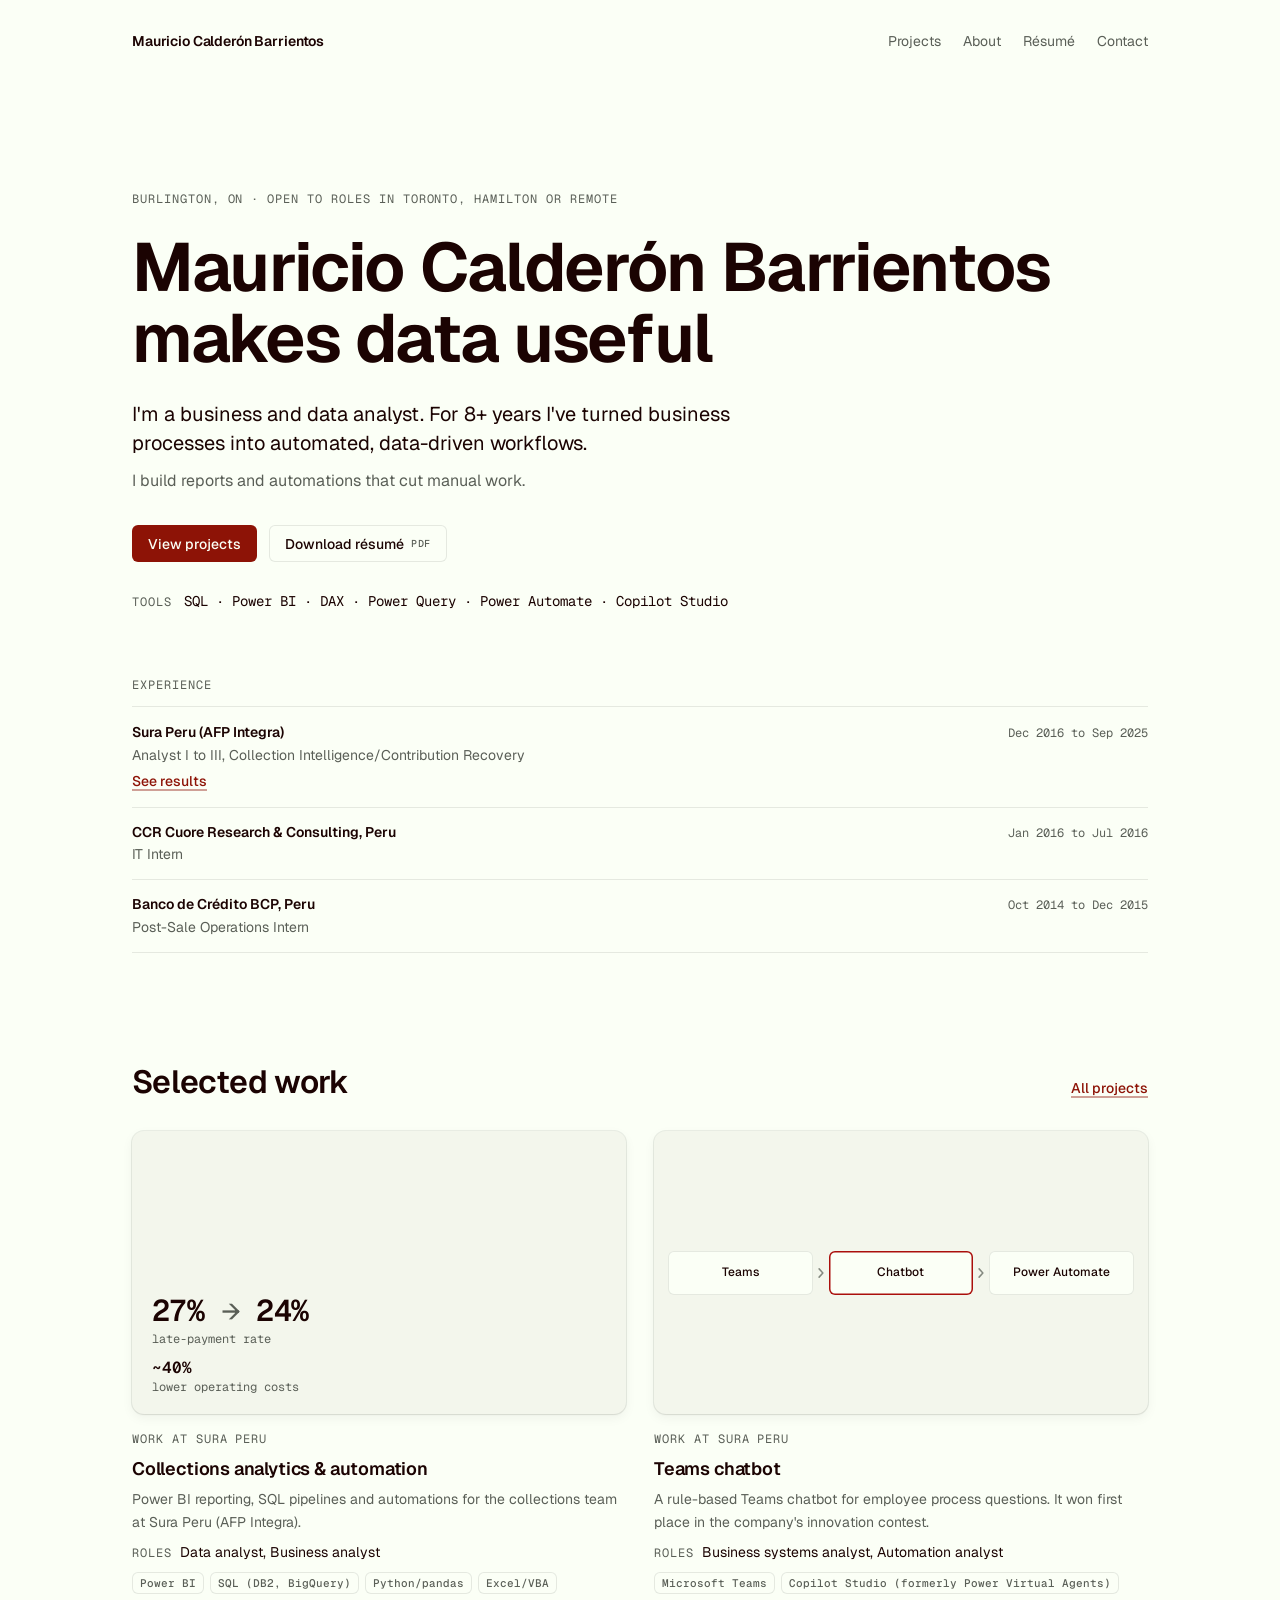
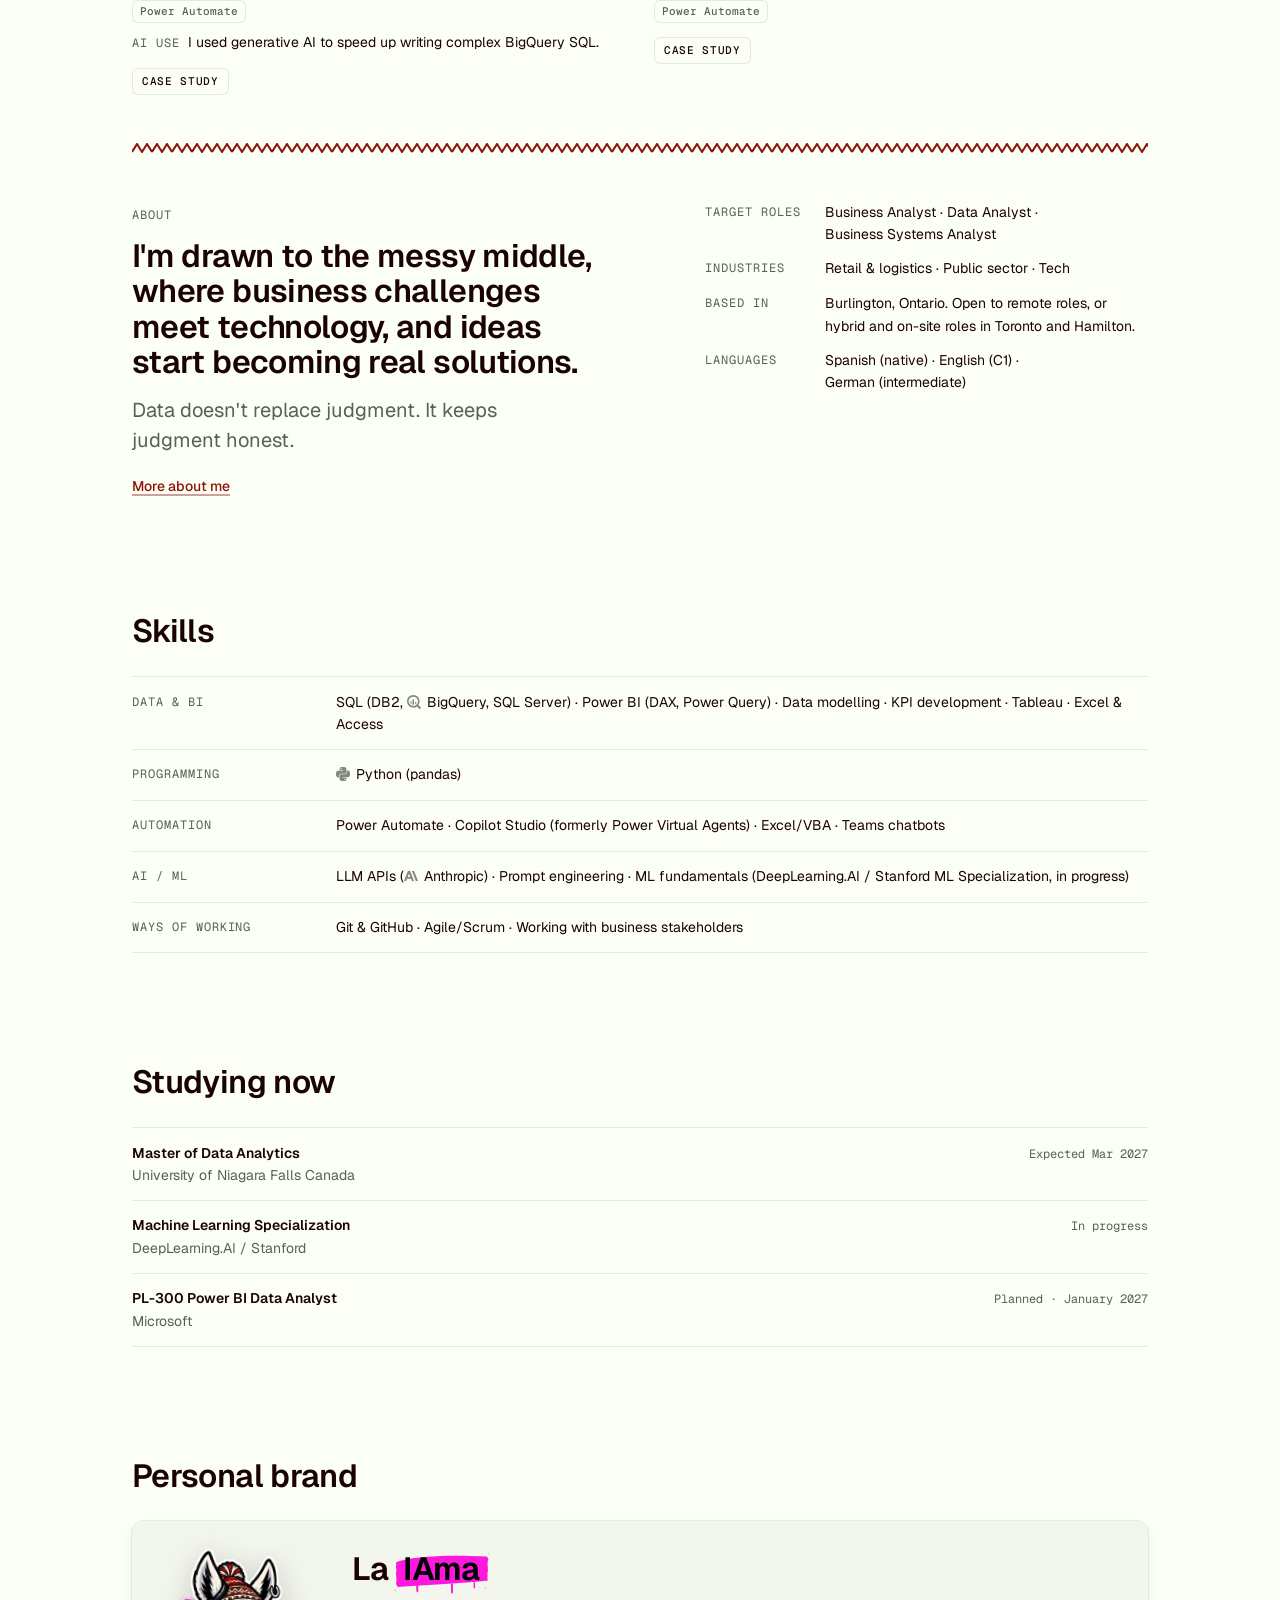
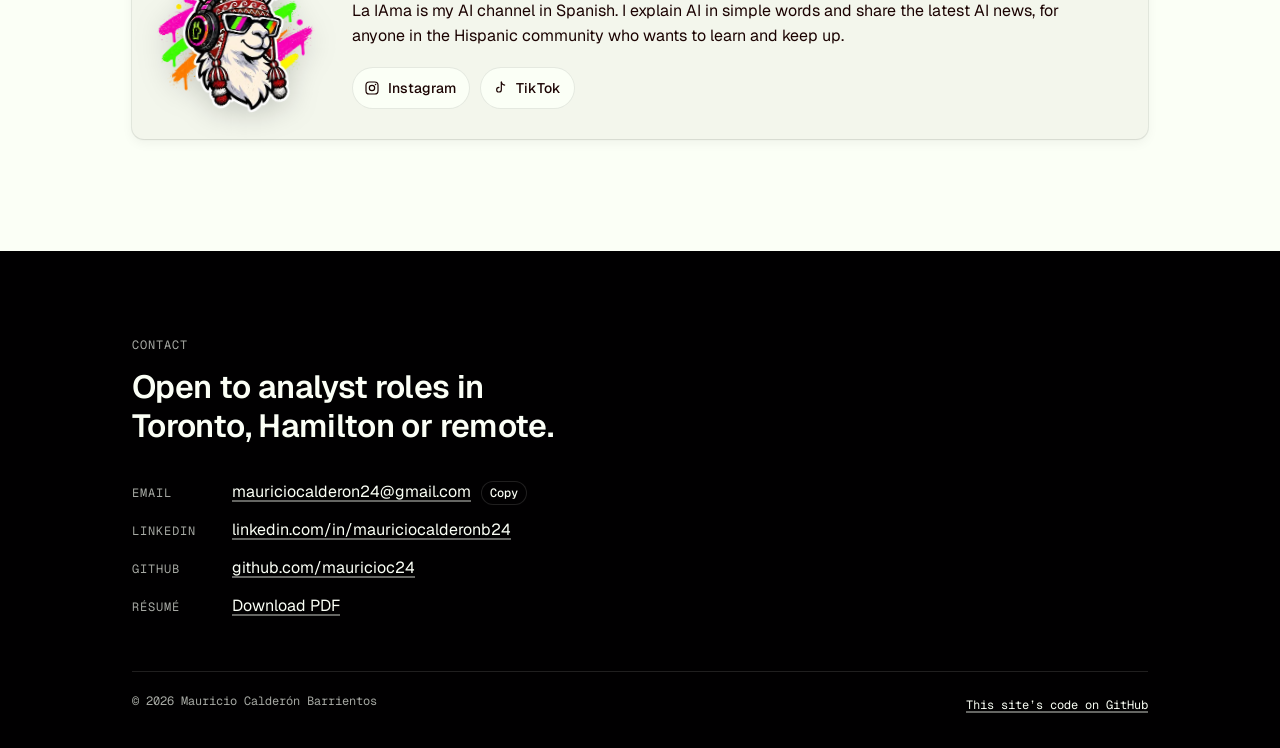
==== index.html @ 1c73988d "About: new headline and second line in Mauricio's own words Co-Authored-By: Claude Opus 5.5 <noreply" ====
<!DOCTYPE html>
<html lang="en">
<head>
<meta charset="utf-8">
<meta name="viewport" content="width=device-width, initial-scale=1">
<title>Mauricio Calderón Barrientos · Business and Data Analyst</title>
<meta name="description" content="I&#x27;m a business and data analyst in Burlington, Ontario, with 8+ years in BI and process automation using SQL, Power BI and Power Automate.">
<link rel="canonical" href="https://mauricioc24.github.io/">
<meta name="theme-color" content="#FBFFF6">
<meta property="og:type" content="website">
<meta property="og:site_name" content="Mauricio Calderón Barrientos">
<meta property="og:title" content="Mauricio Calderón Barrientos · Business and Data Analyst">
<meta property="og:description" content="I&#x27;m a business and data analyst in Burlington, Ontario, with 8+ years in BI and process automation using SQL, Power BI and Power Automate.">
<meta property="og:url" content="https://mauricioc24.github.io/">
<meta property="og:image" content="https://mauricioc24.github.io/assets/img/og-image.png">
<meta property="og:image:width" content="1200">
<meta property="og:image:height" content="630">
<meta property="og:image:alt" content="Mauricio Calderón Barrientos makes data useful">
<meta name="twitter:card" content="summary_large_image">
<link rel="icon" href="/assets/img/favicon.svg" type="image/svg+xml">
<link rel="icon" href="/assets/img/favicon-32.png" sizes="32x32" type="image/png">
<link rel="apple-touch-icon" href="/assets/img/apple-touch-icon.png">
<link rel="preconnect" href="https://fonts.googleapis.com">
<link rel="preconnect" href="https://fonts.gstatic.com" crossorigin>
<link rel="stylesheet" href="https://fonts.googleapis.com/css2?family=Geist:wght@100..900&family=Geist+Mono:wght@100..900&display=swap">
<link rel="stylesheet" href="/brand/brand-tokens.css">
<link rel="stylesheet" href="/assets/css/site.css">
<link rel="preload" href="/projects.json" as="fetch" crossorigin>
<script src="/assets/js/site.js" defer></script>
<script type="application/ld+json">{"@context": "https://schema.org", "@type": "Person", "name": "Mauricio Calderón Barrientos", "jobTitle": "Business and Data Analyst", "url": "https://mauricioc24.github.io/", "address": {"@type": "PostalAddress", "addressLocality": "Burlington", "addressRegion": "ON", "addressCountry": "CA"}, "sameAs": ["https://github.com/mauricioc24", "https://www.linkedin.com/in/mauriciocalderonb24"], "knowsLanguage": ["es", "en", "de"]}</script>
</head>
<body class="surface-day">
<a class="skip-link" href="#main">Skip to content</a>
<header class="site-header">
  <div class="wrap">
    <a class="site-name" href="/">Mauricio Calderón Barrientos</a>
    <nav class="site-nav" aria-label="Main">
      <ul role="list">
        <li><a href="/projects/">Projects</a></li>
        <li><a href="/about/">About</a></li>
        <li><a href="/Mauricio-Calderon-Barrientos-Resume.pdf">Résumé</a></li>
        <li><a href="#contact">Contact</a></li>
      </ul>
    </nav>
  </div>
</header>
<main id="main">
  <section class="hero" aria-labelledby="hero-title">
    <div class="wrap">
      <p class="eyebrow">Burlington, ON · Open to roles in Toronto, Hamilton or remote</p>
      <h1 id="hero-title"><span class="hero-name">Mauricio Calderón Barrientos</span> makes data useful</h1>
      <p class="subtitle">I'm a business and data analyst. For 8+ years I've turned business processes into automated, data-driven workflows.</p>
      <p class="subhead">I build reports and automations that cut manual work.</p>
      <div class="hero-actions">
        <a class="btn btn-primary" href="#work">View projects</a>
        <a class="btn btn-ghost" href="/Mauricio-Calderon-Barrientos-Resume.pdf" download>Download résumé <span class="btn-hint">PDF</span></a>
      </div>
      <p class="tools-line"><span class="label">Tools</span><span>SQL · Power BI · DAX · Power Query · Power Automate · Copilot Studio</span></p>
    </div>
  </section>

  <section class="experience" id="experience" aria-labelledby="experience-title">
    <div class="wrap">
      <h2 class="label" id="experience-title">Experience</h2>
      <ul class="rows" role="list">
        <li><span class="what"><strong>Sura Peru (AFP Integra)</strong><span class="org">Analyst I to III, Collection Intelligence/<wbr>Contribution Recovery</span></span><span class="when">Dec 2016 to Sep 2025</span><span class="row-more"><a href="/experience/sura/">See results<span class="visually-hidden"> from Sura Peru (AFP Integra)</span></a></span></li>
        <li><span class="what"><strong>CCR Cuore Research &amp; Consulting, Peru</strong><span class="org">IT Intern</span></span><span class="when">Jan 2016 to Jul 2016</span></li>
        <li><span class="what"><strong>Banco de Crédito BCP, Peru</strong><span class="org">Post-Sale Operations Intern</span></span><span class="when">Oct 2014 to Dec 2015</span></li>
      </ul>
    </div>
  </section>

  <section class="section" id="work" aria-labelledby="work-title">
    <div class="wrap">
      <div class="section-head">
        <h2 id="work-title">Selected work</h2>
        <a class="text-link" href="/projects/">All projects</a>
      </div>
      <ul class="showcase is-two" role="list" data-showcase="home" data-heading="h3" aria-busy="true"></ul>
      <noscript><p class="muted">This section loads with JavaScript. You can also <a href="/Mauricio-Calderon-Barrientos-Resume.pdf" download>download my résumé (PDF)</a> or visit my <a href="https://github.com/mauricioc24">GitHub</a>.</p></noscript>
    </div>
  </section>

  <div class="wrap"><hr class="zigzag-rule"></div>

  <section aria-labelledby="about-title">
    <div class="wrap split">
      <div>
        <p class="eyebrow">About</p>
        <h2 id="about-title">I'm drawn to the messy middle, where business challenges meet technology, and ideas start becoming real solutions.</h2>
        <p class="lead muted about-note">Data doesn't replace judgment. It keeps judgment honest.</p>
        <a class="text-link" href="/about/">More about me</a>
      </div>
      <dl class="facts">
        <dt>Target roles</dt><dd>Business&nbsp;Analyst · Data&nbsp;Analyst · Business&nbsp;Systems&nbsp;Analyst</dd>
        <dt>Industries</dt><dd>Retail &amp; logistics · Public sector · Tech</dd>
        <dt>Based in</dt><dd>Burlington, Ontario. Open to remote roles, or hybrid and on-site roles in Toronto and Hamilton.</dd>
        <dt>Languages</dt><dd>Spanish&nbsp;(native) · English&nbsp;(C1) · German&nbsp;(intermediate)</dd>
      </dl>
    </div>
  </section>

  <section class="section" aria-labelledby="skills-title">
    <div class="wrap">
      <div class="section-head"><h2 id="skills-title">Skills</h2></div>
      <dl class="skills">
        <div><dt>Data &amp; BI</dt><dd>SQL (DB2, <img class="logo" src="/assets/img/logos/googlebigquery.svg" alt="" width="14" height="14">BigQuery, SQL Server) · Power BI (DAX, Power Query) · Data modelling · KPI development · Tableau · Excel &amp; Access</dd></div>
        <div><dt>Programming</dt><dd><img class="logo" src="/assets/img/logos/python.svg" alt="" width="14" height="14">Python (pandas)</dd></div>
        <div><dt>Automation</dt><dd>Power Automate · Copilot Studio (formerly Power Virtual Agents) · Excel/VBA · Teams chatbots</dd></div>
        <div><dt>AI / ML</dt><dd>LLM APIs (<img class="logo" src="/assets/img/logos/anthropic.svg" alt="" width="14" height="14">Anthropic) · Prompt engineering · ML fundamentals (DeepLearning.AI / Stanford ML Specialization, in progress)</dd></div>
        <div><dt>Ways of working</dt><dd>Git &amp; GitHub · Agile/Scrum · Working with business stakeholders</dd></div>
      </dl>
    </div>
  </section>

  <section class="section" aria-labelledby="studying-title">
    <div class="wrap">
      <div class="section-head"><h2 id="studying-title">Studying now</h2></div>
      <ul class="rows" role="list">
        <li><span class="what"><strong>Master of Data Analytics</strong><span class="org">University of Niagara Falls Canada</span></span><span class="when">Expected Mar 2027</span></li>
        <li><span class="what"><strong>Machine Learning Specialization</strong><span class="org">DeepLearning.AI / Stanford</span></span><span class="when">In progress</span></li>
        <li><span class="what"><strong>PL-300 Power BI Data Analyst</strong><span class="org">Microsoft</span></span><span class="when">Planned · January 2027</span></li>
      </ul>
    </div>
  </section>

  <section class="section" aria-labelledby="brand-title">
    <div class="wrap">
      <div class="section-head"><h2 id="brand-title">Personal brand</h2></div>
      <div class="card la-iama">
        <span class="sticker"><img src="/brand/assets/llama-320.webp" srcset="/brand/assets/llama-320.webp 320w, /brand/assets/llama-640.webp 640w" sizes="(max-width: 640px) 128px, 160px" width="320" height="339" alt="The La IAma llama: a llama in an Andean chullo hat with headphones and neon sunglasses" loading="lazy" decoding="async"></span>
        <div>
          <h3>La <span class="spray">IAma</span></h3>
          <p>La IAma is my AI channel in Spanish. I explain AI in simple words and share the latest AI news, for anyone in the Hispanic community who wants to learn and keep up.</p>
          <ul class="channel-list" role="list" aria-label="La IAma channels" data-channels hidden></ul>
        </div>
      </div>
    </div>
  </section>
</main>

<footer class="site-footer surface-night" id="contact">
  <div class="wrap">
    <p class="eyebrow">Contact</p>
    <h2 class="footer-title">Open to analyst roles in Toronto, Hamilton or remote.</h2>
    <dl class="contact-list">
      <div><dt>Email</dt><dd><a href="mailto:mauriciocalderon24@gmail.com">mauriciocalderon24@gmail.com</a><button class="copy-btn" type="button" data-copy="mauriciocalderon24@gmail.com" aria-label="Copy email address">Copy</button></dd></div>
      <div><dt>LinkedIn</dt><dd><a href="https://www.linkedin.com/in/mauriciocalderonb24">linkedin.com/in/mauriciocalderonb24</a></dd></div>
      <div><dt>GitHub</dt><dd><a href="https://github.com/mauricioc24">github.com/mauricioc24</a></dd></div>
      <div><dt>Résumé</dt><dd><a href="/Mauricio-Calderon-Barrientos-Resume.pdf" download>Download PDF</a></dd></div>
    </dl>
    <div class="footer-base">
      <span>© 2026 Mauricio Calderón Barrientos</span>
      <a href="https://github.com/mauricioc24/mauricioc24.github.io">This site’s code on GitHub</a>
    </div>
  </div>
</footer>
</body>
</html>
---- brand/brand-tokens.css ----
/* ==========================================================================
   brand-tokens.css — Mauricio's brand layer for mauricioc24.github.io
   Source palette: ME/brand/brand_tokens.json (La IAma llama, Oct 29 2026)
   Read brand/BRAND.md before changing anything here.
   Emil Kowalski skills govern motion & polish; this file governs identity.
   ========================================================================== */

/* ---------- 1. Raw palette (official hex values, do not edit) ---------- */
:root {
  /* chicha_digital — neon, for NIGHT surfaces */
  --chicha-fuchsia:   #FE17DC;
  --chicha-lime:      #12FF01;
  --chicha-tangerine: #FE773E;
  --chicha-lemon:     #FBE407;
  --chicha-black:     #010001;

  /* chullo_traditional — textile reds, for DAY surfaces */
  --chullo-coffee:    #1B0302;
  --chullo-blood:     #8D1306;
  --chullo-inferno:   #AA0F0C;
  --chullo-charcoal:  #222921;
  --chullo-ivory:     #FBFFF6;

  /* Derived web shades (not in the official kit; picked for contrast) */
  --day-raised:   #F3F6EC;  /* card on ivory */
  --day-muted:    #5A5F57;  /* secondary text, 6.46:1 on ivory */
  --night-raised: #121112;  /* card on black */
  --night-muted:  #A6A8A3;  /* secondary text, 8.74:1 on black */

  /* ---------- 2. Type ---------- */
  --font-sans: "Geist", ui-sans-serif, system-ui, -apple-system, "Segoe UI", sans-serif;
  --font-mono: "Geist Mono", ui-monospace, "SF Mono", Menlo, Consolas, monospace;
  --tracking-tight: -0.02em;   /* large headings (Emil cheatsheet) */
  --measure: 65ch;             /* max line length for body text */

  --text-xs:  0.75rem;
  --text-sm:  0.875rem;
  --text-md:  1rem;
  --text-lg:  1.25rem;
  --text-xl:  clamp(1.5rem, 1.2rem + 1.2vw, 2rem);
  --text-2xl: clamp(2.25rem, 1.6rem + 3vw, 4rem);

  /* ---------- 3. Motion (Emil Kowalski values) ---------- */
  --ease-out:    cubic-bezier(0.23, 1, 0.32, 1);    /* enter / exit / press */
  --ease-in-out: cubic-bezier(0.77, 0, 0.175, 1);   /* things moving on screen */
  --dur-press:  160ms;   /* button :active */
  --dur-hover:  150ms;   /* color / underline */
  --dur-small:  200ms;   /* tooltips, small popovers */
  --dur-hero:   650ms;   /* ONE-TIME hero spray reveal only (delight budget) */

  /* ---------- 4. Shape ---------- */
  --radius-sm: 6px;
  --radius-md: 12px;
  --radius-lg: 20px;
}

/* ---------- 5. Surfaces: semantic tokens flip per surface ----------
   DAY   = ivory + chullo reds  (default; where recruiters read)
   NIGHT = black + chicha neon  (hero band, chart cards, footer)      */
:root,
.surface-day {
  --bg:        var(--chullo-ivory);
  --bg-raised: var(--day-raised);
  --text:      var(--chullo-coffee);     /* 19.6:1 */
  --text-muted: var(--day-muted);        /*  6.5:1 */
  --accent:    var(--chullo-blood);      /*  9.3:1 — links, primary button */
  --accent-hover: var(--chullo-inferno); /*  7.5:1 */
  --motif:     var(--chullo-blood);      /* zigzag rule color */
  --ring:      rgb(34 41 33 / 0.10);     /* hairline instead of solid borders */
  --shadow:    0 0 0 1px rgb(34 41 33 / 0.08), 0 1px 2px rgb(27 3 2 / 0.06), 0 4px 12px rgb(27 3 2 / 0.05);
  --chart-context: #83887F;              /* grey context series */
  --chart-highlight: var(--chullo-inferno);
  color-scheme: light;
}

.surface-night {
  --bg:        var(--chicha-black);
  --bg-raised: var(--night-raised);
  --text:      var(--chullo-ivory);      /* 20.7:1 */
  --text-muted: var(--night-muted);      /*  8.7:1 */
  --accent:    var(--chicha-fuchsia);    /*  6.4:1 */
  --accent-hover: var(--chicha-lemon);   /* 16.2:1 */
  --motif:     var(--chicha-fuchsia);
  --ring:      rgb(251 255 246 / 0.12);
  --shadow:    0 0 0 1px rgb(251 255 246 / 0.10);
  --chart-context: #6B6D69;
  --chart-highlight: var(--chicha-fuchsia);
  color-scheme: dark;
}

.surface-day,
.surface-night {
  background: var(--bg);
  color: var(--text);
}

/* ---------- 6. Base typography ---------- */
body {
  font-family: var(--font-sans);
  font-size: var(--text-md);
  line-height: 1.6;
  -webkit-font-smoothing: antialiased;
}
h1, h2, h3 { letter-spacing: var(--tracking-tight); line-height: 1.1; text-wrap: balance; }
p { max-width: var(--measure); text-wrap: pretty; }
.muted { color: var(--text-muted); }

/* the "data voice": numbers, metrics, labels, code */
.mono, code, kbd { font-family: var(--font-mono); }
.num { font-family: var(--font-mono); font-variant-numeric: tabular-nums; }
.eyebrow {
  font-family: var(--font-mono);
  font-size: var(--text-xs);
  letter-spacing: 0.08em;
  text-transform: uppercase;
  color: var(--text-muted);
  display: inline-flex; align-items: center; gap: 0.6em;
}

/* ---------- 7. Links & buttons (Emil polish rules) ---------- */
a {
  color: var(--accent);
  text-decoration-line: underline;
  text-decoration-thickness: 1.5px;
  text-underline-offset: 0.2em;
  text-decoration-color: color-mix(in srgb, var(--accent) 40%, transparent);
  transition: color var(--dur-hover) ease, text-decoration-color var(--dur-hover) ease;
}
@media (hover: hover) and (pointer: fine) {
  a:hover { color: var(--accent-hover); text-decoration-color: currentColor; }
}
a:focus-visible, button:focus-visible, .btn:focus-visible {
  outline: 2px solid var(--accent); outline-offset: 3px; border-radius: 4px;
}

.btn {
  display: inline-flex; align-items: center; gap: 0.5em;
  font: 500 var(--text-sm)/1 var(--font-sans);
  padding: 0.8em 1.15em;
  border-radius: var(--radius-sm);
  border: 0; cursor: pointer; text-decoration: none;
  transition: transform var(--dur-press) var(--ease-out),
              background-color var(--dur-hover) ease, color var(--dur-hover) ease;
}
.btn:active { transform: scale(0.97); }
.btn-primary { background: var(--accent); color: var(--bg); }
.surface-night .btn-primary { color: var(--chicha-black); }
.btn-ghost { background: transparent; color: var(--text); box-shadow: inset 0 0 0 1px var(--ring); }
@media (hover: hover) and (pointer: fine) {
  .btn-primary:hover { background: var(--accent-hover); color: var(--bg); }
  .surface-night .btn-primary:hover { color: var(--chicha-black); }
  .btn-ghost:hover { box-shadow: inset 0 0 0 1px currentColor; }
}

/* ---------- 8. Cards ---------- */
.card {
  background: var(--bg-raised);
  border-radius: var(--radius-md);
  box-shadow: var(--shadow);       /* semi-transparent ring, not a solid border */
  padding: 1.5rem;
}
.night-card {                       /* chicha card that can sit on a day page */
  --bg: var(--chicha-black); --bg-raised: var(--night-raised);
  --text: var(--chullo-ivory); --text-muted: var(--night-muted);
  --accent: var(--chicha-fuchsia); --accent-hover: var(--chicha-lemon);
  --motif: var(--chicha-fuchsia); --ring: rgb(251 255 246 / 0.12);
  --chart-context: #6B6D69; --chart-highlight: var(--chicha-fuchsia);
  background: var(--chicha-black); color: var(--chullo-ivory);
  border-radius: var(--radius-md); padding: 1.5rem;
}

/* ==========================================================================
   9. ART MOTIFS — taken from the llama logo. Budget: see BRAND.md §4.
   ========================================================================== */

/* 9a. Chullo zigzag rule — section divider (the hat pattern = a line chart) */
.zigzag-rule {
  height: 10px; border: 0; margin: 3rem 0;
  background: var(--motif);
  -webkit-mask: url("data:image/svg+xml,%3Csvg xmlns='http://www.w3.org/2000/svg' viewBox='0 0 20 10'%3E%3Cpolyline points='0,9 5,1 10,9 15,1 20,9' fill='none' stroke='black' stroke-width='2' stroke-linejoin='miter'/%3E%3C/svg%3E") repeat-x left center / 20px 10px;
          mask: url("data:image/svg+xml,%3Csvg xmlns='http://www.w3.org/2000/svg' viewBox='0 0 20 10'%3E%3Cpolyline points='0,9 5,1 10,9 15,1 20,9' fill='none' stroke='black' stroke-width='2' stroke-linejoin='miter'/%3E%3C/svg%3E") repeat-x left center / 20px 10px;
}
.zigzag-rule.short { width: 120px; }

/* 9b. Neon stripe tag — the sunglasses lenses. Always on a black pill. */
.stripe-tag {
  display: inline-block; flex: none;
  width: 30px; height: 14px; border-radius: 4px;
  background:
    linear-gradient(115deg,
      transparent 0 14%,
      var(--chicha-fuchsia) 14% 32%,
      var(--chicha-lime) 32% 50%,
      var(--chicha-tangerine) 50% 68%,
      var(--chicha-lemon) 68% 86%,
      transparent 86%),
    var(--chicha-black);
  box-shadow: 0 0 0 1px rgb(251 255 246 / 0.15);
}

/* 9c. Color steps — the compact 4-block band from the LinkedIn templates */
.color-steps { display: inline-flex; gap: 0; }
.color-steps i { display: block; width: 18px; height: 6px; }
.color-steps i:nth-child(1) { background: var(--chicha-fuchsia); }
.color-steps i:nth-child(2) { background: var(--chicha-lime); }
.color-steps i:nth-child(3) { background: var(--chicha-tangerine); }
.color-steps i:nth-child(4) { background: var(--chicha-lemon); }

/* 9d. Spray highlight — ONE word per page, hero only. Text on it is black. */
.spray {
  position: relative; isolation: isolate;
  color: var(--chicha-black);
  padding: 0 0.12em; margin: 0 0.14em;   /* clearance for the stroke's overhang */
  white-space: nowrap;
}
.spray::before {
  content: ""; position: absolute; z-index: -1;
  inset: 0.08em -0.18em -0.22em -0.18em;
  background: url("data:image/svg+xml,%3Csvg xmlns='http://www.w3.org/2000/svg' viewBox='0 0 400 120' preserveAspectRatio='none'%3E%3Cg fill='%23FE17DC'%3E%3Cpath d='M10 30 C70 16 210 12 388 20 L394 28 C384 38 396 54 388 66 C392 72 384 78 390 84 C300 90 170 92 16 96 L8 88 C16 74 4 62 12 50 C6 42 14 36 10 30 Z'/%3E%3Cpath d='M92 92 L92 108 Q96 116 100 108 L100 92 Z'/%3E%3Cpath d='M236 90 L236 114 Q240 120 244 114 L244 90 Z'/%3E%3Cpath d='M330 88 L330 102 Q333 108 336 102 L336 88 Z'/%3E%3Ccircle cx='398' cy='12' r='2.5'/%3E%3Ccircle cx='4' cy='104' r='2'/%3E%3Ccircle cx='380' cy='104' r='1.6'/%3E%3C/g%3E%3C/svg%3E") center / 100% 100% no-repeat;
  transform: rotate(-1.2deg);
  clip-path: inset(0 0 0 0);
}
/* one-time reveal on first paint: paints left → right, then never again */
@media (prefers-reduced-motion: no-preference) {
  .spray.reveal::before {
    animation: spray-in var(--dur-hero) var(--ease-out) 250ms both;
  }
}
@keyframes spray-in {
  from { clip-path: inset(0 100% 0 0); }
  to   { clip-path: inset(0 0 0 0); }
}

/* 9e. Sticker — for the llama or your photo. Never recolor, stretch or add paint. */
.sticker {
  display: inline-block;
  transform: rotate(-4deg);
  filter: drop-shadow(0 6px 14px rgb(1 0 1 / 0.18));
  transition: transform var(--dur-small) var(--ease-out);
}
.sticker img { display: block; width: 100%; height: auto; }
@media (hover: hover) and (pointer: fine) {
  .sticker:hover { transform: rotate(-2deg) translateY(-2px); }
}

/* ---------- 10. Reduced motion: fewer & gentler, not zero ---------- */
@media (prefers-reduced-motion: reduce) {
  .btn:active { transform: none; }
  .sticker, .sticker:hover { transition: none; }
}
---- assets/css/site.css ----
/* ==========================================================================
   site.css: layout and components for mauricioc24.github.io

   Loads AFTER /brand/brand-tokens.css, which is the base stylesheet.
   Never redefine brand colors here; use the tokens (var(--...)).
   Read brand/BRAND.md before any visual change.

   Calm portfolio (BRAND.md, Nov 5 2026): the llama, neon and paint live only
   inside the La IAma box (home, "Personal brand") and on the 404 page.

   Motion rules (Emil Kowalski skills in .claude/skills, audited Nov 5 2026):
   - name exact properties, never `transition: all`
   - brand easing tokens, 200ms or less here
   - hover effects only inside (hover: hover) and (pointer: fine), and they
     change colour only: nothing moves on hover
   - pressed controls show a pressed state (the tap highlight is off);
     only real buttons scale (0.97)
   - navigation and filters have no animation; reduced motion keeps color only
   ========================================================================== */

/* ---------- 1. Base ---------- */
:root {
  --gutter: clamp(16px, 5vw, 32px);
  --section: clamp(64px, 9vw, 112px);
  /* hover = the card's ring gets darker (a colour change, no movement) */
  --shadow-hover: 0 0 0 1px rgb(34 41 33 / 0.26), 0 1px 2px rgb(27 3 2 / 0.06), 0 4px 12px rgb(27 3 2 / 0.05);
  /* connector between diagram steps: a drawn chevron, not an arrow character */
  --chevron: url("data:image/svg+xml,%3Csvg xmlns='http://www.w3.org/2000/svg' viewBox='0 0 10 16'%3E%3Cpath d='M2.5 2.5l5 5.5-5 5.5' fill='none' stroke='black' stroke-width='2' stroke-linecap='round' stroke-linejoin='round'/%3E%3C/svg%3E");
}

*, *::before, *::after { box-sizing: border-box; }

html {
  -webkit-text-size-adjust: 100%;
  -webkit-tap-highlight-color: transparent;
}

body {
  margin: 0;
  min-height: 100svh;
  overflow-wrap: break-word;
  display: flex;
  flex-direction: column;
}
main { flex: 1; }
/* Pages filled from projects.json reserve a full screen, so the footer starts
   below the fold and doesn't jump when the content arrives (layout shift). */
main.has-data { min-height: 100svh; }

h1, h2, h3, p, dl, dd, ul, ol, figure { margin: 0; }
ul[role="list"], ol[role="list"] { list-style: none; padding: 0; }
img { max-width: 100%; height: auto; }
code { font-size: 0.9em; }
a, button, .btn { touch-action: manipulation; }
button, .btn { -webkit-user-select: none; user-select: none; }
[hidden] { display: none !important; }

.visually-hidden {
  position: absolute; width: 1px; height: 1px; padding: 0; margin: -1px;
  overflow: hidden; clip: rect(0 0 0 0); white-space: nowrap; border: 0;
}

.skip-link {
  position: absolute; left: var(--gutter); top: 12px; z-index: 10;
  padding: 10px 14px; border-radius: var(--radius-sm);
  background: var(--chullo-coffee); color: var(--chullo-ivory);
  font-size: var(--text-sm); text-decoration: none;
  transform: translateY(-200%);
}
.skip-link:focus-visible { transform: none; }

/* The llama sticker is decoration, not a control, so it doesn't move on
   hover (overrides the hover tilt in brand-tokens.css). */
.sticker { transition: none; }
@media (hover: hover) and (pointer: fine) { .sticker:hover { transform: rotate(-4deg); } }

/* ---------- 2. Layout ---------- */
.wrap {
  width: 100%;
  max-width: 1080px;
  margin-inline: auto;
  padding-inline: var(--gutter);
}
.section { padding-top: var(--section); }
.section-tight { padding-top: clamp(32px, 5vw, 56px); }

.section-head {
  display: flex; align-items: baseline; justify-content: space-between;
  gap: 8px 24px; flex-wrap: wrap;
  margin-bottom: 28px;
}
.section-head h2 { font-size: var(--text-xl); font-weight: 600; }
.section-note { font-size: var(--text-sm); color: var(--text-muted); margin: -16px 0 28px; }

/* standalone links get a little padding so the tap area is about 30px tall */
.text-link { font-size: var(--text-sm); font-weight: 500; padding-block: 4px; }

.label {
  font-family: var(--font-mono); font-size: var(--text-xs); line-height: 1.6;
  letter-spacing: 0.08em; text-transform: uppercase; color: var(--text-muted);
}
h2.label, h2.eyebrow { font-weight: 400; line-height: 1.6; }
p.eyebrow, h2.eyebrow { max-width: none; }

/* inner-page heading (Projects, About) */
.page-head { padding-top: clamp(32px, 6vw, 80px); }
.page-head h1 {
  font-size: clamp(2.25rem, 1.5rem + 2.8vw, 3.5rem);
  font-weight: 650;
  margin-block: 12px 18px;
}
.lead { font-size: var(--text-lg); line-height: 1.5; max-width: 52ch; }

/* ---------- 3. Header (navigation: no animation, BRAND §6) ---------- */
.site-header { padding-block: 22px; }
.site-header .wrap {
  display: flex; align-items: center; justify-content: space-between;
  gap: 6px 28px; flex-wrap: wrap;
}
.site-name {
  padding-block: 8px;
  font-weight: 600; font-size: var(--text-sm); letter-spacing: -0.01em;
  color: var(--text); text-decoration: none;
  transition: none;
}
.site-nav ul { display: flex; flex-wrap: wrap; gap: 0 22px; }
.site-nav a {
  display: inline-block; padding-block: 8px;
  font-size: var(--text-sm); color: var(--text-muted);
  text-decoration: none; transition: none;
}
.site-nav a[aria-current] {
  color: var(--text);
  text-decoration-line: underline;
  text-decoration-color: var(--accent);
}
@media (hover: hover) and (pointer: fine) {
  .site-name:hover, .site-nav a:hover { color: var(--text); }
}

/* ---------- 4. Hero (Day) ---------- */
.hero { padding-top: clamp(40px, 8vw, 104px); }
.hero h1 {
  font-size: clamp(2.25rem, 1.1rem + 4.9vw, 4.25rem);
  font-weight: 650;
  line-height: 1.04;
  margin-block: 22px 26px;
}
.hero-name { display: block; }
.hero .subtitle { font-size: var(--text-lg); line-height: 1.45; max-width: 46ch; }
.hero .subhead { color: var(--text-muted); margin-top: 10px; max-width: 52ch; }
.hero-actions { display: flex; flex-wrap: wrap; gap: 12px; margin-top: 32px; }
.btn-hint {
  font: 500 10px/1 var(--font-mono); letter-spacing: 0.06em;
  color: var(--text-muted);
}
.tools-line {
  display: flex; flex-wrap: wrap; align-items: baseline; gap: 4px 12px;
  margin-top: 28px; max-width: none;
  font-family: var(--font-mono); font-size: var(--text-sm);
}

/* Experience right under the hero: where I worked, in one glance */
.experience { padding-top: clamp(40px, 6vw, 64px); }
.experience .rows { margin-top: 12px; }

/* ---------- 5. Metrics: the "data voice" (Geist Mono, tabular numbers) ---------- */
.metrics { display: grid; gap: 14px 20px; }
.metric { display: flex; flex-direction: column; gap: 2px; min-width: 0; }
.metric .v {
  font: 600 1.125rem/1.25 var(--font-mono);
  font-variant-numeric: tabular-nums; letter-spacing: -0.01em;
}
.metric .l { font: var(--text-xs)/1.4 var(--font-mono); color: var(--text-muted); }
.metric-part { white-space: nowrap; }
.metric-arrow { color: var(--text-muted); font-weight: 400; }

/* ---------- 6. Project showcase (Home "Selected work", Projects) ----------
   Studied from jwilber.me: a grid of entries, each with a thumbnail, title,
   one line and small text links; hovering an entry lifts its thumbnail.
   Here: thumbnails only from real content, a 2px lift (BRAND §6), 200ms
   ease-out, mouse only; keyboard users get a focus ring and no motion. */
.showcase { display: grid; gap: 44px 28px; grid-template-columns: minmax(0, 1fr); }
/* while projects.json loads, an empty grid holds a screen of space (no layout shift) */
.showcase[aria-busy="true"] { min-height: 100svh; }
@media (min-width: 600px) { .showcase { grid-template-columns: repeat(2, minmax(0, 1fr)); } }
@media (min-width: 920px) { .showcase { grid-template-columns: repeat(3, minmax(0, 1fr)); } }
/* home "Selected work" holds the two Sura projects side by side */
@media (min-width: 920px) { .showcase.is-two { grid-template-columns: repeat(2, minmax(0, 1fr)); } }

.entry-body { display: flex; flex-direction: column; gap: 8px; height: 100%; }
.entry-thumb {
  position: relative; display: block;
  aspect-ratio: 1.75 / 1; margin-bottom: 8px; overflow: hidden;
  border-radius: var(--radius-md);
  background: var(--bg-raised);
  box-shadow: var(--shadow);
  color: var(--text); text-decoration: none;
  transition: box-shadow 150ms ease;
}
@media (hover: hover) and (pointer: fine) {
  .entry:hover .entry-thumb { box-shadow: var(--shadow-hover); }
}
.entry-title { font-size: 1.125rem; font-weight: 600; letter-spacing: -0.01em; line-height: 1.3; }
.entry-title a { color: var(--text); text-decoration-color: transparent; }
@media (hover: hover) and (pointer: fine) {
  .entry-title a:hover { color: var(--text); text-decoration-color: currentColor; }
}
.entry-desc { font-size: var(--text-sm); color: var(--text-muted); }
.entry-roles, .entry-ai { font-size: var(--text-sm); }
.entry-roles .label, .entry-ai .label { margin-right: 4px; }
.entry-links { display: flex; flex-wrap: wrap; gap: 8px; padding-top: 6px; }

.pill-link {
  display: inline-block;
  font: 500 11px/1 var(--font-mono); letter-spacing: 0.06em; text-transform: uppercase;
  padding: 8px 10px; border-radius: var(--radius-sm);
  color: var(--text); text-decoration: none;
  box-shadow: inset 0 0 0 1px var(--ring);
  transition: box-shadow 150ms ease, color 150ms ease;
}
.pill-link:active { box-shadow: inset 0 0 0 1px currentColor; }
@media (hover: hover) and (pointer: fine) {
  .pill-link:hover { color: var(--accent); box-shadow: inset 0 0 0 1px currentColor; }
}

.chips { display: flex; flex-wrap: wrap; gap: 6px; }
.chip {
  font: 500 11px/1.35 var(--font-mono);
  padding: 4px 8px; border-radius: var(--radius-sm);
  color: var(--text-muted);
  box-shadow: inset 0 0 0 1px var(--ring);
}

/* thumbnails: real metrics, the real diagram, or a typographic card */
.thumb-metrics, .thumb-type {
  position: absolute; inset: 0;
  display: flex; flex-direction: column;
  padding: 16px 20px 18px;
}
.thumb-metrics { justify-content: flex-end; gap: 10px; }
.thumb-metric { display: flex; flex-direction: column; gap: 2px; max-width: none; }
.thumb-metric .v { font: 600 1rem/1.2 var(--font-mono); font-variant-numeric: tabular-nums; }
.thumb-metric.is-main .v { font-size: clamp(1.5rem, 1.15rem + 1.1vw, 1.875rem); letter-spacing: -0.02em; }
.thumb-metric .l { font: var(--text-xs)/1.4 var(--font-mono); color: var(--text-muted); }
.thumb-type { justify-content: flex-end; }
.thumb-word {
  overflow-wrap: anywhere;
  font-weight: 700; font-size: clamp(1.75rem, 1.25rem + 1.6vw, 2.375rem);
  letter-spacing: -0.035em; line-height: 0.98;
}
.thumb-word.is-mono { font-family: var(--font-mono); font-weight: 600; letter-spacing: -0.02em; font-size: clamp(1.375rem, 1.1rem + 1.2vw, 1.875rem); }

/* the small flow diagram (BRAND §5: grey steps, one inferno highlight, all labeled) */
.flow-mini { display: grid; grid-auto-flow: column; grid-auto-columns: minmax(0, 1fr); gap: 16px; }
.entry-thumb .flow-mini { position: absolute; inset: 0; padding: 0 14px; align-content: center; }
.flow-mini li {
  position: relative;
  display: flex; align-items: center; justify-content: center;
  min-width: 0; min-height: 44px; padding: 8px 4px;
  text-align: center; hyphens: auto;
  font-size: var(--text-xs); font-weight: 500; line-height: 1.3;
  border-radius: var(--radius-sm);
  background: var(--bg);
  box-shadow: inset 0 0 0 1px var(--ring);
}
.flow-mini li.is-highlight { box-shadow: inset 0 0 0 1.5px var(--chart-highlight); }
.flow-mini li + li::before,
.flow-step + .flow-step::before {
  content: ""; position: absolute;
  width: 8px; height: 12px;
  background: var(--chart-context);
  -webkit-mask: var(--chevron) center / contain no-repeat;
          mask: var(--chevron) center / contain no-repeat;
}
.flow-mini li + li::before { left: -8px; top: 50%; transform: translate(-50%, -50%); }

/* ---------- 7. Filters and the skills matrix (Projects) ---------- */
/* the chip row keeps its height before JavaScript fills it, so nothing below jumps */
.filters { display: flex; flex-wrap: wrap; align-items: center; gap: 8px; margin-bottom: 36px; min-height: 34px; }
@media (max-width: 560px) { .filters { min-height: 76px; } }
.filters .label { margin-right: 4px; }
.filter-chip {
  font: 500 var(--text-sm)/1 var(--font-sans);
  padding: 10px 14px; border: 0; border-radius: 999px; cursor: pointer;
  color: var(--text); background: transparent;
  box-shadow: inset 0 0 0 1px var(--ring);
}
.filter-chip[aria-pressed="true"] { color: var(--chullo-ivory); background: var(--chullo-coffee); box-shadow: none; }
.filter-chip[aria-pressed="false"]:active { box-shadow: inset 0 0 0 1px currentColor; }
@media (hover: hover) and (pointer: fine) {
  .filter-chip[aria-pressed="false"]:hover { box-shadow: inset 0 0 0 1px currentColor; }
}

.matrix-wrap {
  /* relative: the hidden "Yes" labels in the cells are absolutely positioned;
     without this they escape the scroll box and widen the whole page */
  position: relative;
  margin-top: 4px; overflow-x: auto;
  overscroll-behavior-x: contain; /* a sideways swipe past the end doesn't go "back" */
  border-radius: var(--radius-md);
  background: var(--bg-raised);
  box-shadow: var(--shadow);
}
.matrix { width: 100%; min-width: 680px; border-collapse: collapse; font-size: var(--text-sm); }
.matrix th, .matrix td { padding: 11px 12px; text-align: center; box-shadow: inset 0 -1px 0 var(--ring); }
.matrix tbody tr:last-child th, .matrix tbody tr:last-child td { box-shadow: none; }
.matrix thead th {
  font: var(--text-xs)/1.4 var(--font-mono); letter-spacing: 0.06em; text-transform: uppercase;
  color: var(--text-muted); white-space: nowrap; vertical-align: bottom;
}
.matrix tbody th { text-align: left; font-weight: 500; min-width: 230px; }
@media (max-width: 600px) { .matrix tbody th { min-width: 150px; } }
.matrix thead th:first-child { text-align: left; }
.matrix thead th:first-child, .matrix tbody th { position: sticky; left: 0; background: var(--bg-raised); }
.matrix-dot { display: inline-block; width: 10px; height: 10px; border-radius: 999px; background: var(--chart-highlight); }
.matrix .is-planned .matrix-dot { background: transparent; box-shadow: inset 0 0 0 2px var(--chart-highlight); }
.matrix-planned { font: 500 10px/1 var(--font-mono); letter-spacing: 0.06em; text-transform: uppercase; color: var(--text-muted); white-space: nowrap; }
.matrix-key { margin-top: 12px; font-size: var(--text-xs); color: var(--text-muted); font-family: var(--font-mono); }

/* ---------- 8. About summary, facts, skills, lists ---------- */
.split { display: grid; gap: 40px; }
@media (min-width: 860px) { .split { grid-template-columns: minmax(0, 1.15fr) minmax(0, 1fr); gap: 64px; } }
.split h2 { font-size: var(--text-xl); font-weight: 600; margin-block: 12px 16px; max-width: 24ch; }
.split p + p { margin-top: 12px; }
.split .text-link { display: inline-block; margin-top: 16px; }

.facts { display: grid; grid-template-columns: max-content minmax(0, 1fr); gap: 12px 24px; align-content: start; }
.facts dt { font: var(--text-xs)/1.9 var(--font-mono); letter-spacing: 0.08em; text-transform: uppercase; color: var(--text-muted); }
.facts dd { font-size: var(--text-sm); line-height: 1.6; }
@media (max-width: 520px) {
  .facts { grid-template-columns: minmax(0, 1fr); gap: 2px; }
  .facts dd { margin-bottom: 12px; }
}

.skills > div {
  display: grid; gap: 4px 24px;
  grid-template-columns: minmax(0, 1fr);
  padding-block: 14px;
  box-shadow: 0 1px 0 var(--ring);
}
.skills > div:first-child { box-shadow: 0 -1px 0 var(--ring), 0 1px 0 var(--ring); }
@media (min-width: 640px) { .skills > div { grid-template-columns: 180px minmax(0, 1fr); } }
.skills dt { font: var(--text-xs)/1.9 var(--font-mono); letter-spacing: 0.08em; text-transform: uppercase; color: var(--text-muted); }
.skills dd { font-size: var(--text-sm); }

/* rows with a date or status on the right (Experience, Education, Studying now) */
.rows > li {
  display: flex; justify-content: space-between; align-items: baseline;
  gap: 4px 24px; flex-wrap: wrap;
  padding-block: 14px;
  box-shadow: 0 1px 0 var(--ring);
  font-size: var(--text-sm);
}
.rows > li:first-child { box-shadow: 0 -1px 0 var(--ring), 0 1px 0 var(--ring); }
.rows .what { flex: 1 1 36ch; }
.rows .what strong { font-weight: 600; }
.rows .what span { color: var(--text-muted); }
.rows .what .org { display: block; }
.rows .what .detail { display: block; margin-top: 6px; max-width: 72ch; }
.rows .row-more { flex-basis: 100%; font-weight: 500; }
.rows .row-title { font-weight: 600; }
/* rows inside a case-study section: the section's own hairlines frame them */
.case-content .rows > li:first-child { box-shadow: 0 1px 0 var(--ring); padding-top: 0; }
.case-content .rows > li:last-child { box-shadow: none; padding-bottom: 0; }
.rows .when {
  font: var(--text-xs)/1.6 var(--font-mono); color: var(--text-muted);
  font-variant-numeric: tabular-nums; white-space: nowrap;
}

.subhead-label { margin-block: 40px 12px; }
h3.subhead-label { font-weight: 400; letter-spacing: 0.08em; }

/* Logos (BRAND.md "Logos"): small, one muted grey, right before the name.
   Official files or Simple Icons only; never redrawn, stretched or recoloured
   beyond the single grey. */
.logo { display: inline-block; width: 14px; height: 14px; margin-right: 6px; vertical-align: -2px; }
.plain-list { padding-left: 1.1em; font-size: var(--text-sm); }
.plain-list li + li { margin-top: 6px; }

/* ---------- 9. The La IAma box: the ONLY place for the llama, neon and paint ----------
   (BRAND.md, Nov 5 2026). Styled like a Day card; the spray sits on one word. */
.la-iama { display: grid; gap: 24px; align-items: center; }
@media (min-width: 641px) { .la-iama { grid-template-columns: 160px minmax(0, 1fr); gap: 36px; } }
.la-iama .sticker { width: 128px; }
@media (min-width: 641px) { .la-iama .sticker { width: 160px; } }
.la-iama h3 { font-size: var(--text-xl); font-weight: 650; letter-spacing: var(--tracking-tight); }
.la-iama p { margin-top: 12px; }
.channel-list { display: flex; flex-wrap: wrap; gap: 10px; margin-top: 18px; }
.channel-link {
  display: inline-flex; align-items: center; gap: 8px;
  padding: 10px 14px 10px 12px; border-radius: 999px;
  font-size: var(--text-sm); font-weight: 500;
  color: var(--text); text-decoration: none;
  background: var(--bg);
  box-shadow: inset 0 0 0 1px var(--ring);
  transition: box-shadow 150ms ease;
}
.channel-link svg { width: 16px; height: 16px; flex: none; }
.channel-link:active { box-shadow: inset 0 0 0 1px currentColor; }
@media (hover: hover) and (pointer: fine) {
  .channel-link:hover { color: var(--text); box-shadow: inset 0 0 0 1px currentColor; }
}

/* ---------- 10. Case study pages ---------- */
.back-link { display: inline-block; margin-top: clamp(12px, 3vw, 28px); padding-block: 4px; font-size: var(--text-sm); }
.case-head { padding-top: 20px; }
.case-head h1 {
  font-size: clamp(2.125rem, 1.4rem + 2.8vw, 3.25rem);
  font-weight: 650;
  margin-block: 16px 6px;
  max-width: 28ch;
}
.case-tagline { font-size: var(--text-lg); color: var(--text-muted); }
.case-meta { display: grid; grid-template-columns: max-content minmax(0, 1fr); gap: 12px 24px; margin-top: 28px; align-items: baseline; }
.case-meta dt { font: var(--text-xs)/1.9 var(--font-mono); letter-spacing: 0.08em; text-transform: uppercase; color: var(--text-muted); }
.case-meta dd { font-size: var(--text-sm); }
@media (max-width: 520px) {
  .case-meta { grid-template-columns: minmax(0, 1fr); gap: 2px; }
  .case-meta dd { margin-bottom: 12px; }
}

.metrics-band { display: grid; gap: 12px; margin-top: 32px; grid-template-columns: repeat(2, minmax(0, 1fr)); }
/* one column on very narrow screens or with a large text setting (em follows the browser's font size) */
@media (max-width: 22.49em) { .metrics-band { grid-template-columns: minmax(0, 1fr); } }
@media (max-width: 719px) { .metrics-band .metric:only-child { grid-column: 1 / -1; } }
.metrics-band .metric {
  padding: 16px 18px;
  background: var(--bg-raised);
  border-radius: var(--radius-md);
  box-shadow: var(--shadow);
}
.metrics-band .metric .v { font-size: var(--text-xl); }

.case-body { margin-top: clamp(32px, 5vw, 56px); }
.case-section {
  display: grid; gap: 8px 40px;
  padding-block: 24px;
  box-shadow: 0 -1px 0 var(--ring);
}
@media (min-width: 720px) { .case-section { grid-template-columns: 180px minmax(0, 1fr); } }
.case-section h2 {
  font: var(--text-xs)/1.9 var(--font-mono);
  letter-spacing: 0.08em; text-transform: uppercase; color: var(--text-muted);
  padding-top: 2px;
}
.case-content > * + * { margin-top: 12px; }
.result-list { padding-left: 1.1em; }
.result-list li + li { margin-top: 8px; }
.result-list li::marker { color: var(--chart-highlight); }
.link-list { display: flex; flex-wrap: wrap; gap: 8px; }
.case-figure { margin-block: 8px 24px; }
.case-figure img { border-radius: var(--radius-md); box-shadow: var(--shadow); }

/* case-study flow diagram (Day: grey context + one inferno highlight, BRAND §5) */
.flow { padding-block: 24px; box-shadow: 0 -1px 0 var(--ring); }
.flow figcaption { margin-bottom: 18px; }
.flow-steps { display: grid; gap: 32px; }
@media (min-width: 720px) {
  .flow-steps { grid-auto-flow: column; grid-auto-columns: minmax(0, 1fr); gap: 40px; }
}
.flow-step {
  position: relative;
  display: flex; flex-direction: column; align-items: flex-start; gap: 6px;
  padding: 16px 18px;
  border-radius: var(--radius-md);
  background: var(--bg-raised);
  box-shadow: var(--shadow);
}
.flow-step.is-highlight { box-shadow: inset 0 0 0 1.5px var(--chart-highlight), var(--shadow); }
.flow-step + .flow-step::before { left: 50%; top: -16px; transform: translate(-50%, -50%) rotate(90deg); }
@media (min-width: 720px) {
  .flow-step + .flow-step::before { left: -20px; top: 50%; transform: translate(-50%, -50%); }
}
.flow-label { font-weight: 600; font-size: var(--text-sm); }
.flow-detail { font-size: var(--text-sm); color: var(--text-muted); }
.flow-status {
  margin-top: 4px;
  font: 500 11px/1 var(--font-mono);
  padding: 5px 8px; border-radius: 999px;
  color: var(--text-muted); box-shadow: inset 0 0 0 1px var(--ring);
}
.flow-step.is-highlight .flow-status { color: var(--chart-highlight); box-shadow: inset 0 0 0 1px currentColor; }

.case-nav {
  display: grid; gap: 12px; grid-template-columns: repeat(2, minmax(0, 1fr));
  margin-top: clamp(40px, 6vw, 72px);
}
.case-nav a {
  display: flex; flex-direction: column; gap: 4px;
  padding: 16px 18px; border-radius: var(--radius-md);
  color: var(--text); text-decoration: none;
  box-shadow: inset 0 0 0 1px var(--ring);
  font-size: var(--text-sm); font-weight: 500;
  transition: box-shadow 150ms ease;
}
.case-nav a:active { box-shadow: inset 0 0 0 1px currentColor; }
.case-nav .label { font-weight: 400; }
.case-nav-next { text-align: right; align-items: flex-end; }
@media (min-width: 600px) { .case-nav.is-single .case-nav-next { grid-column: 2; } }
@media (max-width: 599px) { .case-nav.is-single { grid-template-columns: minmax(0, 1fr); } }
@media (hover: hover) and (pointer: fine) {
  .case-nav a:hover { box-shadow: inset 0 0 0 1px currentColor; color: var(--text); }
}

.load-error { margin-top: 24px; color: var(--text-muted); }

/* ---------- 11. 404: keeps its llama moment (BRAND.md) ---------- */
.not-found { padding-block: clamp(40px, 8vw, 96px); }
.not-found .wrap { display: grid; gap: 32px; justify-items: start; }
@media (min-width: 720px) {
  .not-found .wrap { grid-template-columns: auto minmax(0, 1fr); align-items: center; gap: 56px; }
}
.not-found .sticker { width: 200px; }
.not-found h1 {
  font-family: "Geist Pixel", var(--font-mono);
  font-size: clamp(4rem, 2.5rem + 6vw, 7rem);
  font-weight: 400; line-height: 1; letter-spacing: 0;
}
.not-found p { margin-block: 14px 28px; }

/* The 404 llama nods once: a spring with bounce 0.2, sampled into linear()
   (BRAND §6 delight budget), kept under 300ms. Ends on the sticker's resting
   angle, so nothing jumps when the animation finishes. */
@media (prefers-reduced-motion: no-preference) {
  .llama-nod {
    animation: llama-nod 280ms 200ms backwards
      linear(0, 0.070 7%, 0.311 17%, 0.565 27%, 0.763 37%, 0.893 47%, 0.966 57%, 1.001 67%, 1.014 77%, 1.015 87%, 1);
  }
}
@keyframes llama-nod {
  from { transform: rotate(-12deg); }
  to   { transform: rotate(-4deg); }
}

/* ---------- 12. Footer: black, ivory text and links, no neon ---------- */
.site-footer {
  --accent: var(--chullo-ivory);
  --accent-hover: var(--chullo-ivory);
  margin-top: var(--section);
  padding-block: clamp(48px, 7vw, 80px) 28px;
}
.footer-title {
  font-size: var(--text-xl); font-weight: 600; letter-spacing: var(--tracking-tight);
  line-height: 1.2; margin-block: 12px 28px; max-width: 30ch;
}
.contact-list > div {
  display: grid; grid-template-columns: 84px minmax(0, 1fr); gap: 16px;
  align-items: baseline; padding-block: 6px;
}
.contact-list dt { font: var(--text-xs)/1.9 var(--font-mono); letter-spacing: 0.08em; text-transform: uppercase; color: var(--text-muted); }
.contact-list dd { display: flex; align-items: baseline; gap: 6px 10px; flex-wrap: wrap; min-width: 0; }
.contact-list a { overflow-wrap: anywhere; }
@media (max-width: 480px) {
  .contact-list > div { grid-template-columns: minmax(0, 1fr); gap: 0; padding-block: 8px; }
}

.copy-btn {
  font: 500 var(--text-xs)/1 var(--font-mono);
  padding: 6px 9px; border: 0; border-radius: 999px; cursor: pointer;
  color: var(--text); background: transparent;
  box-shadow: inset 0 0 0 1px var(--ring);
  transition: transform var(--dur-press) var(--ease-out), box-shadow var(--dur-hover) ease;
}
.copy-btn:active { transform: scale(0.97); }
@media (hover: hover) and (pointer: fine) { .copy-btn:hover { box-shadow: inset 0 0 0 1px currentColor; } }

.footer-base a { padding-block: 4px; }
.footer-base {
  margin-top: 48px; padding-top: 20px;
  box-shadow: 0 -1px 0 var(--ring);
  display: flex; justify-content: space-between; gap: 8px 24px; flex-wrap: wrap;
  font: var(--text-xs)/1.6 var(--font-mono); color: var(--text-muted);
}

/* ---------- 13. Toast ("Email copied") ----------
   Sonner's patterns: one toast updated in place, 32px from the bottom edge
   (16px on phones), enters and leaves through that edge. Transitions, not
   keyframes, so a second copy retargets smoothly. Enter 250ms, exit 200ms. */
.toast {
  position: fixed; z-index: 20;
  left: 0; right: 0; bottom: 32px;
  width: max-content; max-width: calc(100% - 32px); margin-inline: auto;
  padding: 10px 16px; border-radius: 999px;
  background: var(--chicha-black); color: var(--chullo-ivory);
  font-size: var(--text-sm);
  box-shadow: 0 0 0 1px rgb(251 255 246 / 0.12), 0 8px 24px rgb(1 0 1 / 0.24);
  opacity: 0; transform: translateY(100%);
  transition: opacity 200ms var(--ease-out), transform 200ms var(--ease-out);
  pointer-events: none;
}
@media (max-width: 599px) { .toast { bottom: 16px; } }
.toast[data-visible] {
  opacity: 1; transform: translateY(0);
  pointer-events: auto;
  transition-duration: 250ms;
}

/* ---------- 14. Reduced motion: keep color/opacity, drop movement ---------- */
@media (prefers-reduced-motion: reduce) {
  .btn, .copy-btn { transition: box-shadow 150ms ease, background-color 150ms ease, color 150ms ease; }
  .btn:active, .copy-btn:active { transform: none; }
  .toast, .toast[data-visible] { transform: none; transition: opacity 200ms ease; }
}
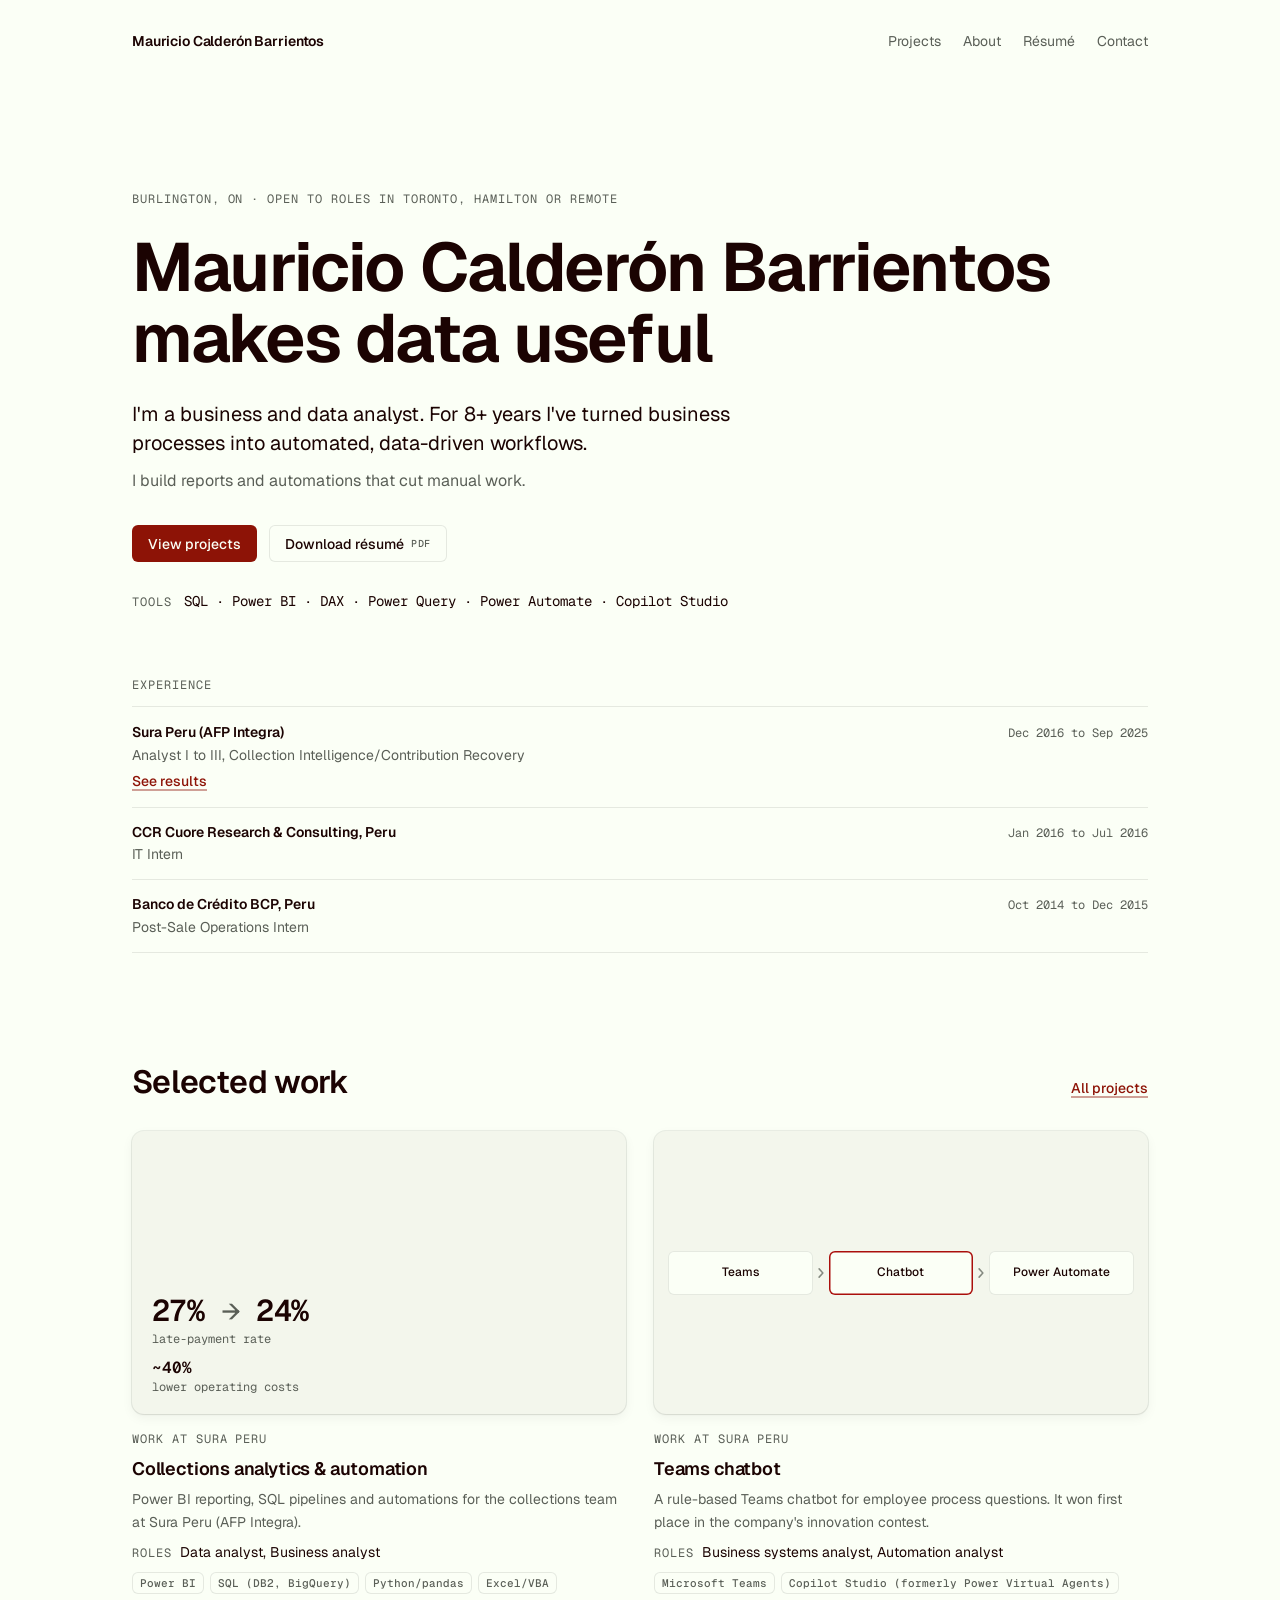
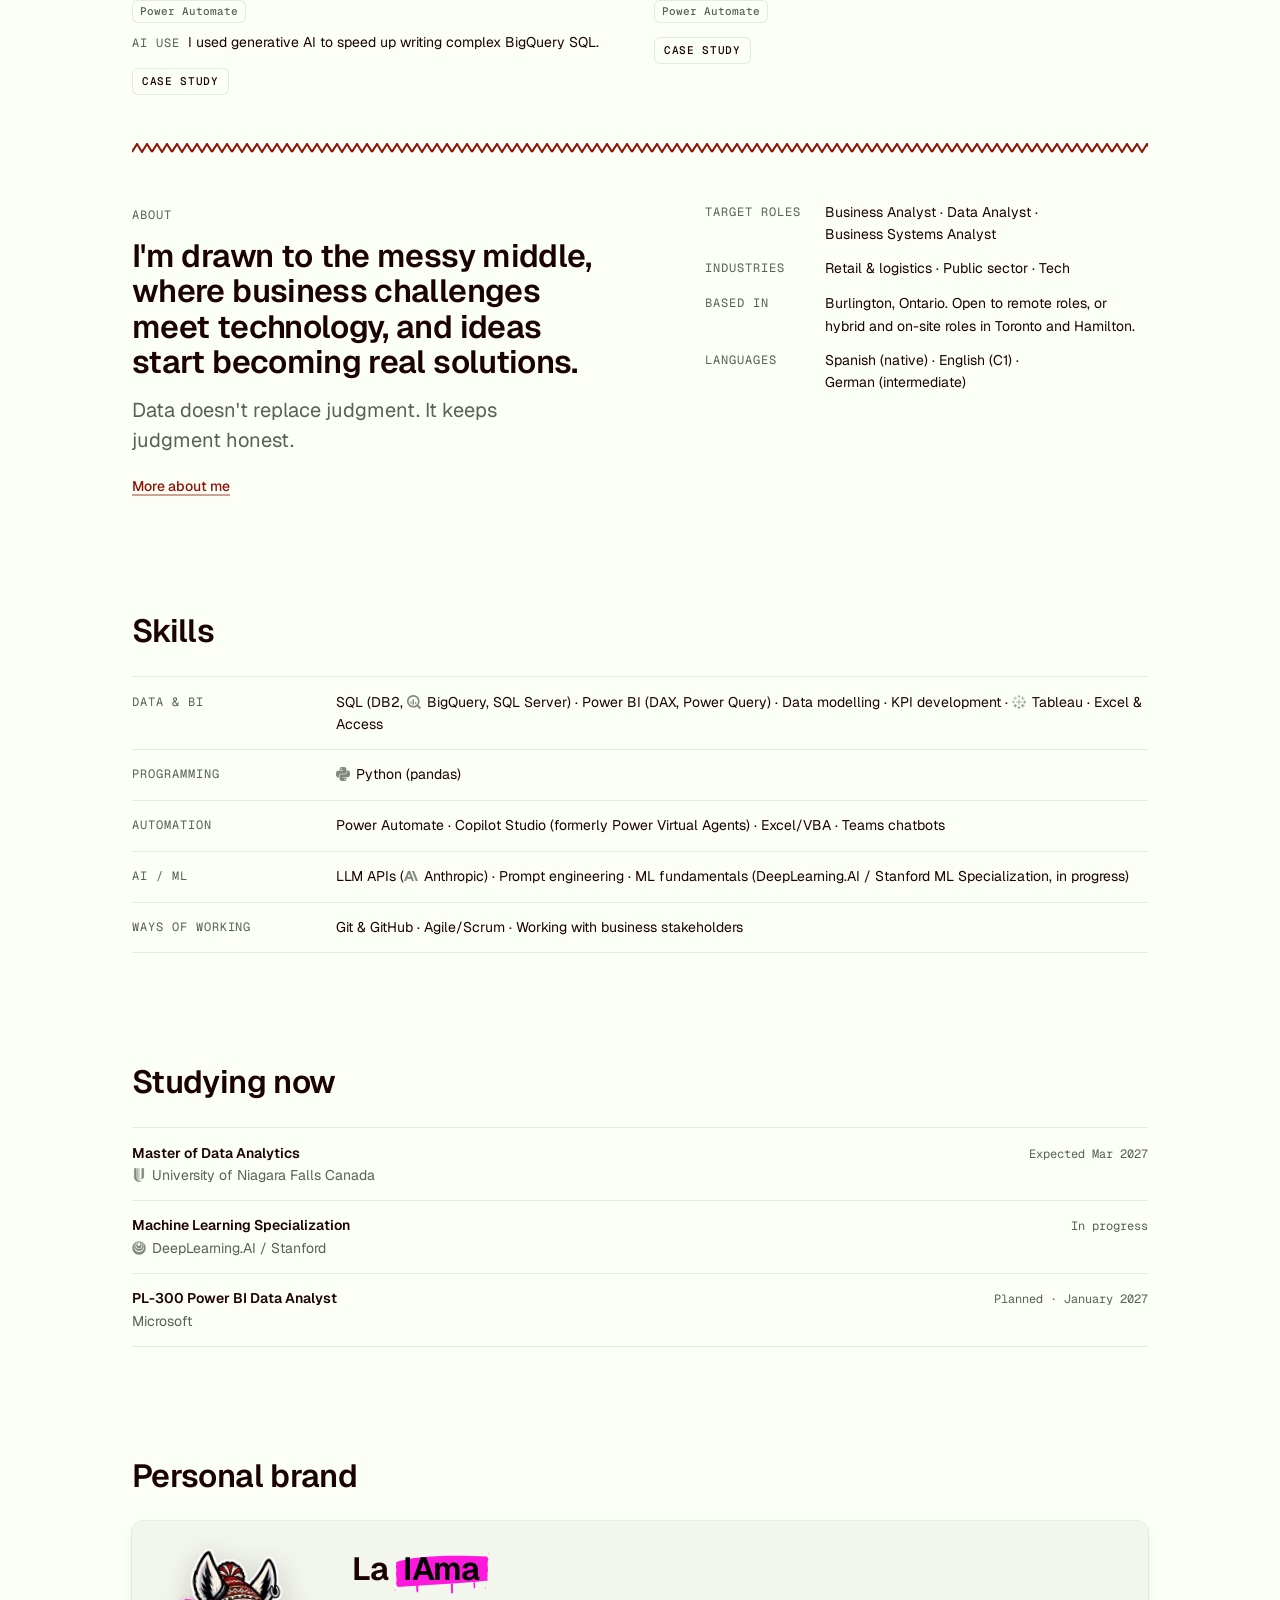
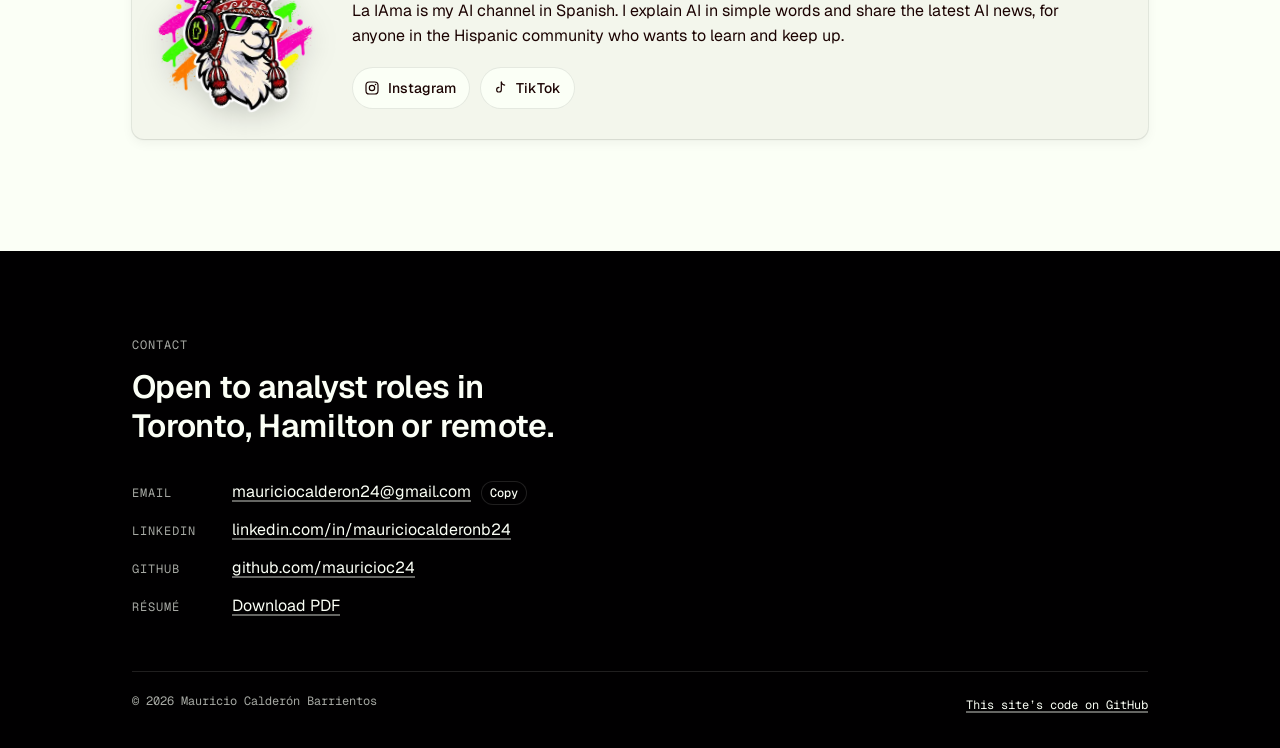
==== commit 44f5dcf2: "Add grey logos for schools, certificate issuers and Tableau; remove the negotiation course Logos com" ====
--- a/index.html
+++ b/index.html
@@ -104,7 +104,7 @@
     <div class="wrap">
       <div class="section-head"><h2 id="skills-title">Skills</h2></div>
       <dl class="skills">
-        <div><dt>Data &amp; BI</dt><dd>SQL (DB2, <img class="logo" src="/assets/img/logos/googlebigquery.svg" alt="" width="14" height="14">BigQuery, SQL Server) · Power BI (DAX, Power Query) · Data modelling · KPI development · Tableau · Excel &amp; Access</dd></div>
+        <div><dt>Data &amp; BI</dt><dd>SQL (DB2, <img class="logo" src="/assets/img/logos/googlebigquery.svg" alt="" width="14" height="14">BigQuery, SQL Server) · Power BI (DAX, Power Query) · Data modelling · KPI development · <img class="logo" src="/assets/img/logos/tableau.png" alt="" width="14" height="14">Tableau · Excel &amp; Access</dd></div>
         <div><dt>Programming</dt><dd><img class="logo" src="/assets/img/logos/python.svg" alt="" width="14" height="14">Python (pandas)</dd></div>
         <div><dt>Automation</dt><dd>Power Automate · Copilot Studio (formerly Power Virtual Agents) · Excel/VBA · Teams chatbots</dd></div>
         <div><dt>AI / ML</dt><dd>LLM APIs (<img class="logo" src="/assets/img/logos/anthropic.svg" alt="" width="14" height="14">Anthropic) · Prompt engineering · ML fundamentals (DeepLearning.AI / Stanford ML Specialization, in progress)</dd></div>
@@ -117,8 +117,8 @@
     <div class="wrap">
       <div class="section-head"><h2 id="studying-title">Studying now</h2></div>
       <ul class="rows" role="list">
-        <li><span class="what"><strong>Master of Data Analytics</strong><span class="org">University of Niagara Falls Canada</span></span><span class="when">Expected Mar 2027</span></li>
-        <li><span class="what"><strong>Machine Learning Specialization</strong><span class="org">DeepLearning.AI / Stanford</span></span><span class="when">In progress</span></li>
+        <li><span class="what"><strong>Master of Data Analytics</strong><span class="org"><img class="logo" src="/assets/img/logos/unfc.png" alt="" width="14" height="14">University of Niagara Falls Canada</span></span><span class="when">Expected Mar 2027</span></li>
+        <li><span class="what"><strong>Machine Learning Specialization</strong><span class="org"><img class="logo" src="/assets/img/logos/deeplearningai.png" alt="" width="14" height="14">DeepLearning.AI / Stanford</span></span><span class="when">In progress</span></li>
         <li><span class="what"><strong>PL-300 Power BI Data Analyst</strong><span class="org">Microsoft</span></span><span class="when">Planned · January 2027</span></li>
       </ul>
     </div>
--- a/assets/css/site.css
+++ b/assets/css/site.css
@@ -375,6 +375,7 @@
    Official files or Simple Icons only; never redrawn, stretched or recoloured
    beyond the single grey. */
 .logo { display: inline-block; width: 14px; height: 14px; margin-right: 6px; vertical-align: -2px; }
+.logo.logo-wide { width: 22px; } /* wordmark-style icons (DMC): same 14px height, natural width */
 .plain-list { padding-left: 1.1em; font-size: var(--text-sm); }
 .plain-list li + li { margin-top: 6px; }
 
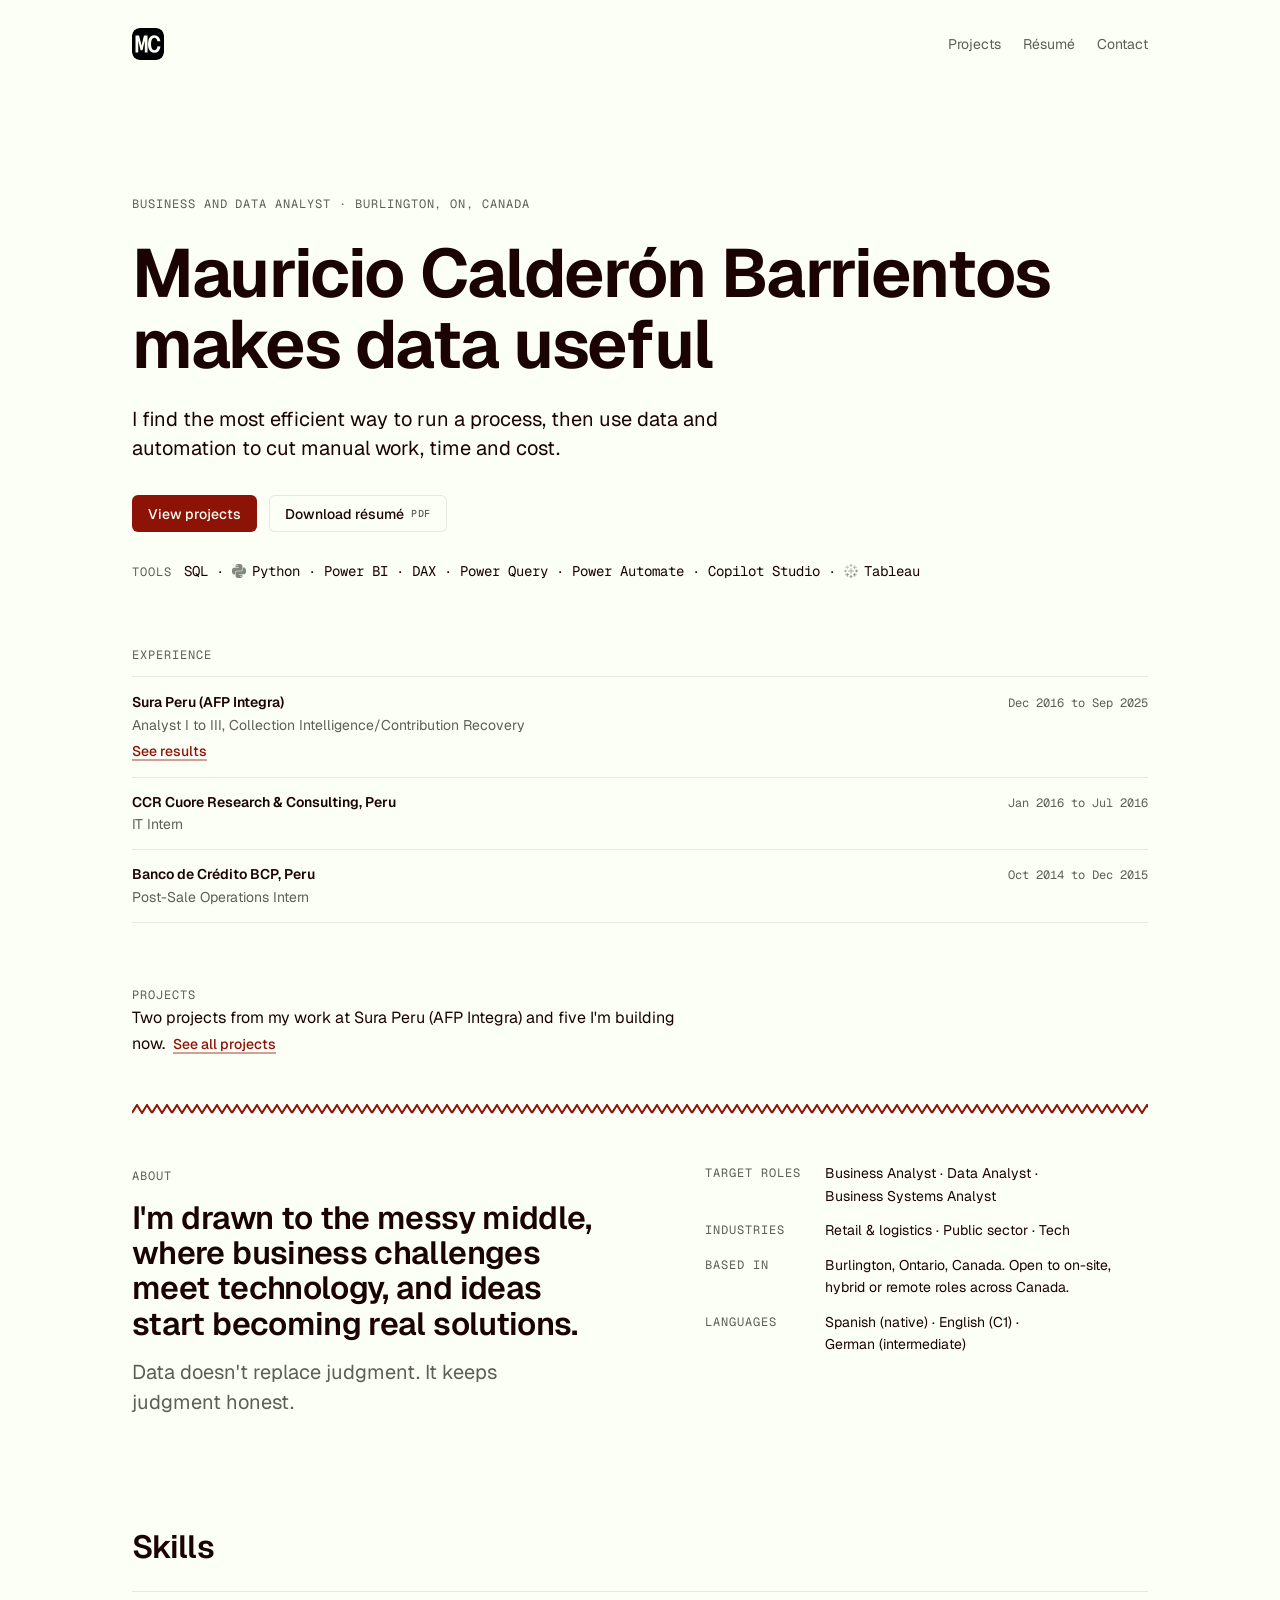
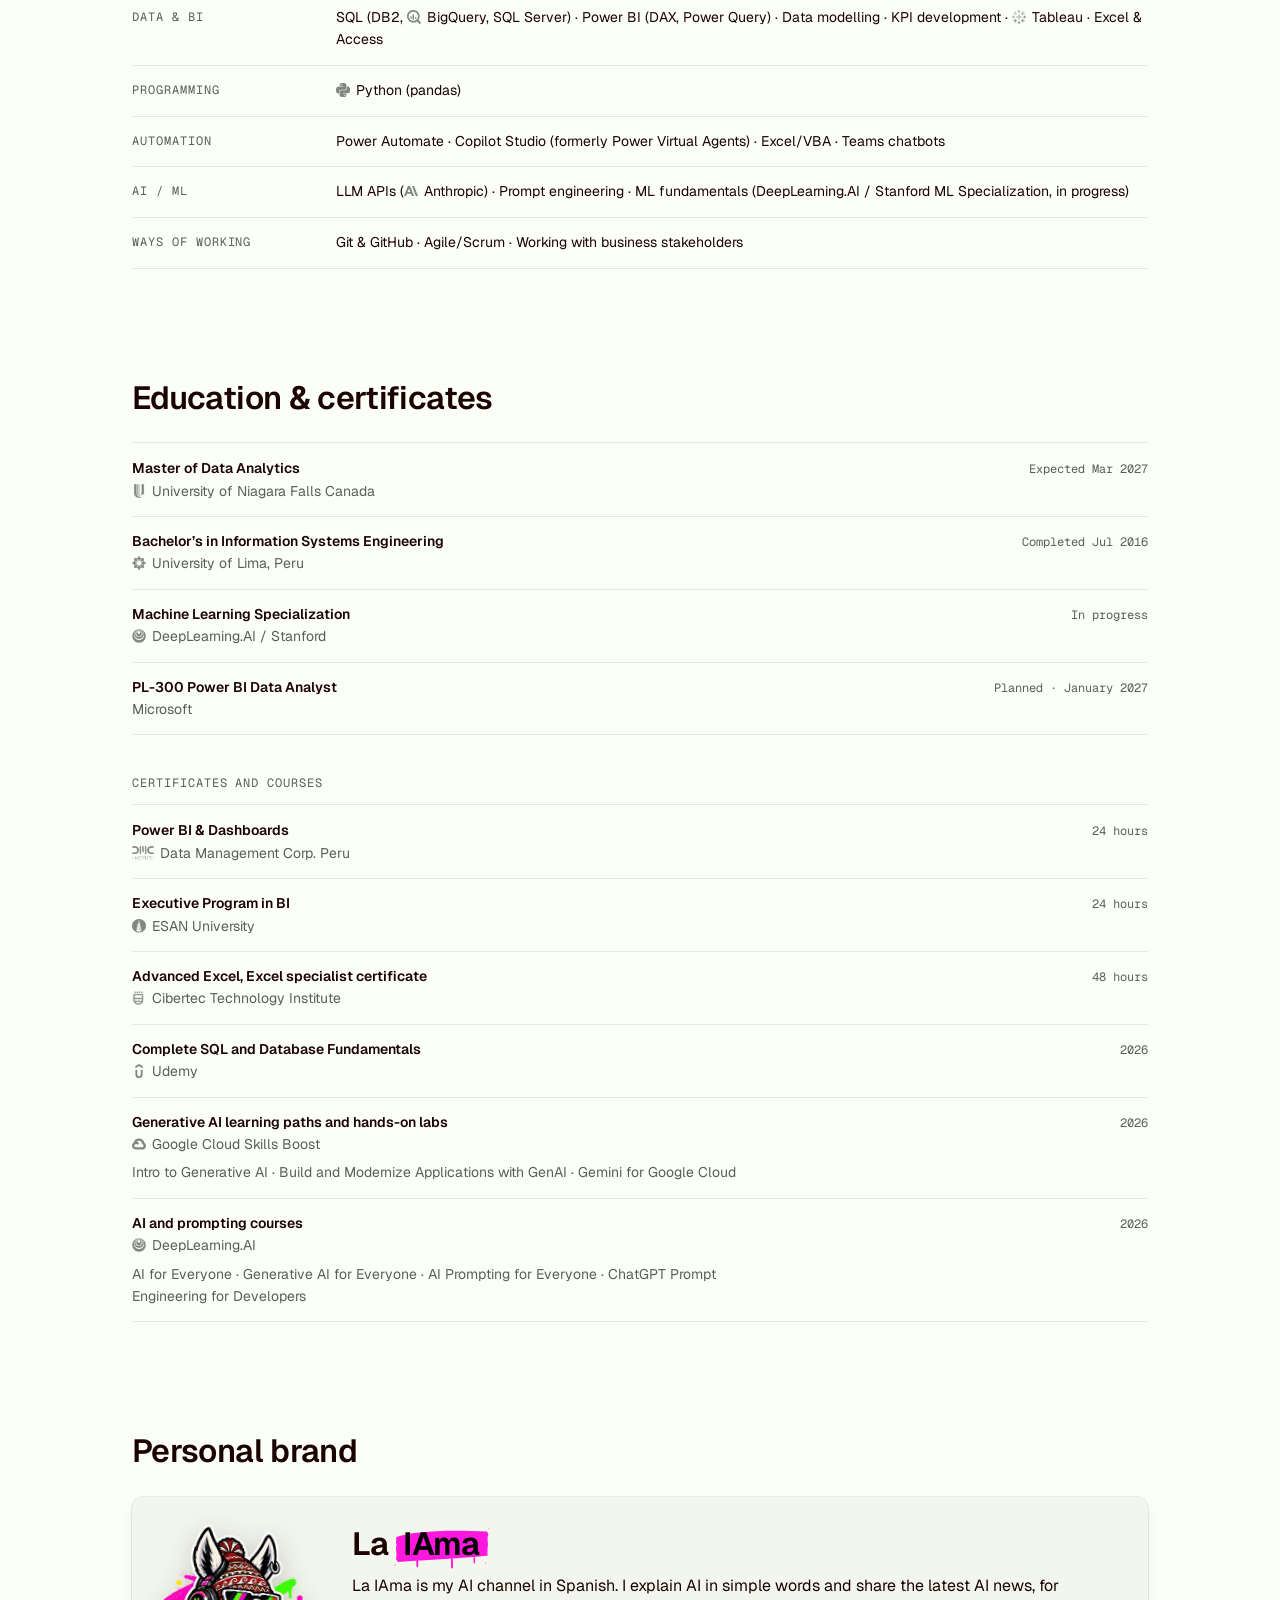
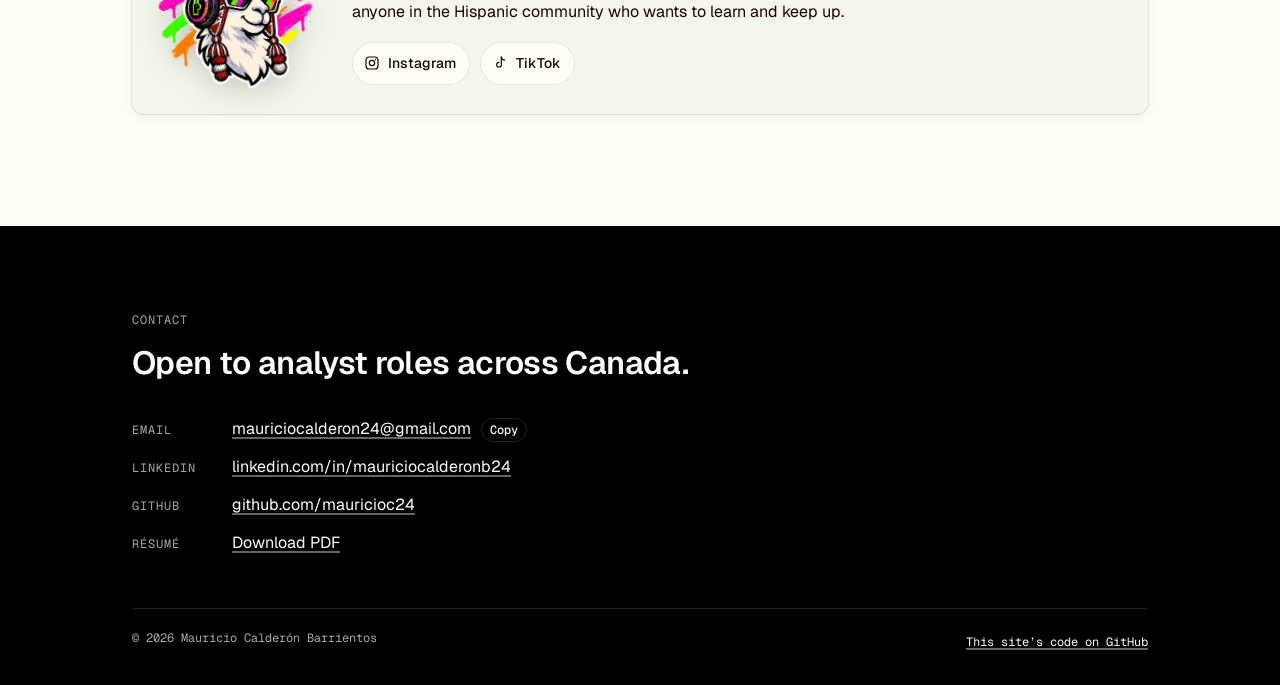
==== commit 2dcba955: "One home page: MC monogram, one hero sentence, Canada-wide, About merged into home - Header shows th" ====
--- a/index.html
+++ b/index.html
@@ -33,11 +33,10 @@
 <a class="skip-link" href="#main">Skip to content</a>
 <header class="site-header">
   <div class="wrap">
-    <a class="site-name" href="/">Mauricio Calderón Barrientos</a>
+    <a class="site-name" href="/" aria-label="Mauricio Calderón Barrientos, home"><img class="monogram" src="/assets/img/favicon.svg" alt="" width="32" height="32"></a>
     <nav class="site-nav" aria-label="Main">
       <ul role="list">
         <li><a href="/projects/">Projects</a></li>
-        <li><a href="/about/">About</a></li>
         <li><a href="/Mauricio-Calderon-Barrientos-Resume.pdf">Résumé</a></li>
         <li><a href="#contact">Contact</a></li>
       </ul>
@@ -47,15 +46,14 @@
 <main id="main">
   <section class="hero" aria-labelledby="hero-title">
     <div class="wrap">
-      <p class="eyebrow">Burlington, ON · Open to roles in Toronto, Hamilton or remote</p>
+      <p class="eyebrow">Business and data analyst · Burlington, ON, Canada</p>
       <h1 id="hero-title"><span class="hero-name">Mauricio Calderón Barrientos</span> makes data useful</h1>
-      <p class="subtitle">I'm a business and data analyst. For 8+ years I've turned business processes into automated, data-driven workflows.</p>
-      <p class="subhead">I build reports and automations that cut manual work.</p>
+      <p class="subtitle">I find the most efficient way to run a process, then use data and automation to cut manual work, time and cost.</p>
       <div class="hero-actions">
-        <a class="btn btn-primary" href="#work">View projects</a>
+        <a class="btn btn-primary" href="/projects/">View projects</a>
         <a class="btn btn-ghost" href="/Mauricio-Calderon-Barrientos-Resume.pdf" download>Download résumé <span class="btn-hint">PDF</span></a>
       </div>
-      <p class="tools-line"><span class="label">Tools</span><span>SQL · Power BI · DAX · Power Query · Power Automate · Copilot Studio</span></p>
+      <p class="tools-line"><span class="label">Tools</span><span>SQL · <img class="logo" src="/assets/img/logos/python.svg" alt="" width="14" height="14">Python · Power BI · DAX · Power Query · Power Automate · Copilot Studio · <img class="logo" src="/assets/img/logos/tableau.png" alt="" width="14" height="14">Tableau</span></p>
     </div>
   </section>
 
@@ -70,31 +68,26 @@
     </div>
   </section>
 
-  <section class="section" id="work" aria-labelledby="work-title">
+  <section class="experience projects-row" id="work" aria-labelledby="work-title">
     <div class="wrap">
-      <div class="section-head">
-        <h2 id="work-title">Selected work</h2>
-        <a class="text-link" href="/projects/">All projects</a>
-      </div>
-      <ul class="showcase is-two" role="list" data-showcase="home" data-heading="h3" aria-busy="true"></ul>
-      <noscript><p class="muted">This section loads with JavaScript. You can also <a href="/Mauricio-Calderon-Barrientos-Resume.pdf" download>download my résumé (PDF)</a> or visit my <a href="https://github.com/mauricioc24">GitHub</a>.</p></noscript>
+      <h2 class="label" id="work-title">Projects</h2>
+      <p class="projects-line">Two projects from my work at Sura Peru (AFP Integra) and five I'm building now. <a class="text-link" href="/projects/">See all projects</a></p>
     </div>
   </section>
 
   <div class="wrap"><hr class="zigzag-rule"></div>
 
-  <section aria-labelledby="about-title">
+  <section id="about" aria-labelledby="about-title">
     <div class="wrap split">
       <div>
         <p class="eyebrow">About</p>
         <h2 id="about-title">I'm drawn to the messy middle, where business challenges meet technology, and ideas start becoming real solutions.</h2>
         <p class="lead muted about-note">Data doesn't replace judgment. It keeps judgment honest.</p>
-        <a class="text-link" href="/about/">More about me</a>
       </div>
       <dl class="facts">
         <dt>Target roles</dt><dd>Business&nbsp;Analyst · Data&nbsp;Analyst · Business&nbsp;Systems&nbsp;Analyst</dd>
         <dt>Industries</dt><dd>Retail &amp; logistics · Public sector · Tech</dd>
-        <dt>Based in</dt><dd>Burlington, Ontario. Open to remote roles, or hybrid and on-site roles in Toronto and Hamilton.</dd>
+        <dt>Based in</dt><dd>Burlington, Ontario, Canada. Open to on-site, hybrid or remote roles across Canada.</dd>
         <dt>Languages</dt><dd>Spanish&nbsp;(native) · English&nbsp;(C1) · German&nbsp;(intermediate)</dd>
       </dl>
     </div>
@@ -113,13 +106,23 @@
     </div>
   </section>
 
-  <section class="section" aria-labelledby="studying-title">
+  <section class="section" id="education" aria-labelledby="education-title">
     <div class="wrap">
-      <div class="section-head"><h2 id="studying-title">Studying now</h2></div>
+      <div class="section-head"><h2 id="education-title">Education &amp; certificates</h2></div>
       <ul class="rows" role="list">
         <li><span class="what"><strong>Master of Data Analytics</strong><span class="org"><img class="logo" src="/assets/img/logos/unfc.png" alt="" width="14" height="14">University of Niagara Falls Canada</span></span><span class="when">Expected Mar 2027</span></li>
+        <li><span class="what"><strong>Bachelor’s in Information Systems Engineering</strong><span class="org"><img class="logo" src="/assets/img/logos/ulima.png" alt="" width="14" height="14">University of Lima, Peru</span></span><span class="when">Completed Jul 2016</span></li>
         <li><span class="what"><strong>Machine Learning Specialization</strong><span class="org"><img class="logo" src="/assets/img/logos/deeplearningai.png" alt="" width="14" height="14">DeepLearning.AI / Stanford</span></span><span class="when">In progress</span></li>
         <li><span class="what"><strong>PL-300 Power BI Data Analyst</strong><span class="org">Microsoft</span></span><span class="when">Planned · January 2027</span></li>
+      </ul>
+      <h3 class="label subhead-label">Certificates and courses</h3>
+      <ul class="rows" role="list">
+        <li><span class="what"><strong>Power BI &amp; Dashboards</strong><span class="org"><img class="logo logo-wide" src="/assets/img/logos/dmc.png" alt="" width="22" height="14">Data Management Corp. Peru</span></span><span class="when">24 hours</span></li>
+        <li><span class="what"><strong>Executive Program in BI</strong><span class="org"><img class="logo" src="/assets/img/logos/esan.png" alt="" width="14" height="14">ESAN University</span></span><span class="when">24 hours</span></li>
+        <li><span class="what"><strong>Advanced Excel, Excel specialist certificate</strong><span class="org"><img class="logo" src="/assets/img/logos/cibertec.png" alt="" width="14" height="14">Cibertec Technology Institute</span></span><span class="when">48 hours</span></li>
+        <li><span class="what"><strong>Complete SQL and Database Fundamentals</strong><span class="org"><img class="logo" src="/assets/img/logos/udemy.svg" alt="" width="14" height="14">Udemy</span></span><span class="when">2026</span></li>
+        <li><span class="what"><strong>Generative AI learning paths and hands-on labs</strong><span class="org"><img class="logo" src="/assets/img/logos/googlecloud.svg" alt="" width="14" height="14">Google Cloud Skills Boost</span><span class="detail">Intro to Generative AI · Build and Modernize Applications with GenAI · Gemini for Google Cloud</span></span><span class="when">2026</span></li>
+        <li><span class="what"><strong>AI and prompting courses</strong><span class="org"><img class="logo" src="/assets/img/logos/deeplearningai.png" alt="" width="14" height="14">DeepLearning.AI</span><span class="detail">AI for Everyone · Generative AI for Everyone · AI Prompting for Everyone · ChatGPT Prompt Engineering for Developers</span></span><span class="when">2026</span></li>
       </ul>
     </div>
   </section>
@@ -142,7 +145,7 @@
 <footer class="site-footer surface-night" id="contact">
   <div class="wrap">
     <p class="eyebrow">Contact</p>
-    <h2 class="footer-title">Open to analyst roles in Toronto, Hamilton or remote.</h2>
+    <h2 class="footer-title">Open to analyst roles across Canada.</h2>
     <dl class="contact-list">
       <div><dt>Email</dt><dd><a href="mailto:mauriciocalderon24@gmail.com">mauriciocalderon24@gmail.com</a><button class="copy-btn" type="button" data-copy="mauriciocalderon24@gmail.com" aria-label="Copy email address">Copy</button></dd></div>
       <div><dt>LinkedIn</dt><dd><a href="https://www.linkedin.com/in/mauriciocalderonb24">linkedin.com/in/mauriciocalderonb24</a></dd></div>
--- a/assets/css/site.css
+++ b/assets/css/site.css
@@ -118,11 +118,15 @@
   gap: 6px 28px; flex-wrap: wrap;
 }
 .site-name {
-  padding-block: 8px;
-  font-weight: 600; font-size: var(--text-sm); letter-spacing: -0.01em;
+  display: inline-flex; padding-block: 6px;
   color: var(--text); text-decoration: none;
   transition: none;
 }
+/* The MC monogram (same file as the favicon) links home; the full name lives in the hero. */
+.monogram { display: block; width: 32px; height: 32px; border-radius: 8px; }
+.site-name:active .monogram { opacity: 0.8; }
+.projects-line { max-width: 60ch; }
+.projects-line .text-link { white-space: nowrap; margin-left: 4px; }
 .site-nav ul { display: flex; flex-wrap: wrap; gap: 0 22px; }
 .site-nav a {
   display: inline-block; padding-block: 8px;
@@ -148,7 +152,6 @@
 }
 .hero-name { display: block; }
 .hero .subtitle { font-size: var(--text-lg); line-height: 1.45; max-width: 46ch; }
-.hero .subhead { color: var(--text-muted); margin-top: 10px; max-width: 52ch; }
 .hero-actions { display: flex; flex-wrap: wrap; gap: 12px; margin-top: 32px; }
 .btn-hint {
   font: 500 10px/1 var(--font-mono); letter-spacing: 0.06em;
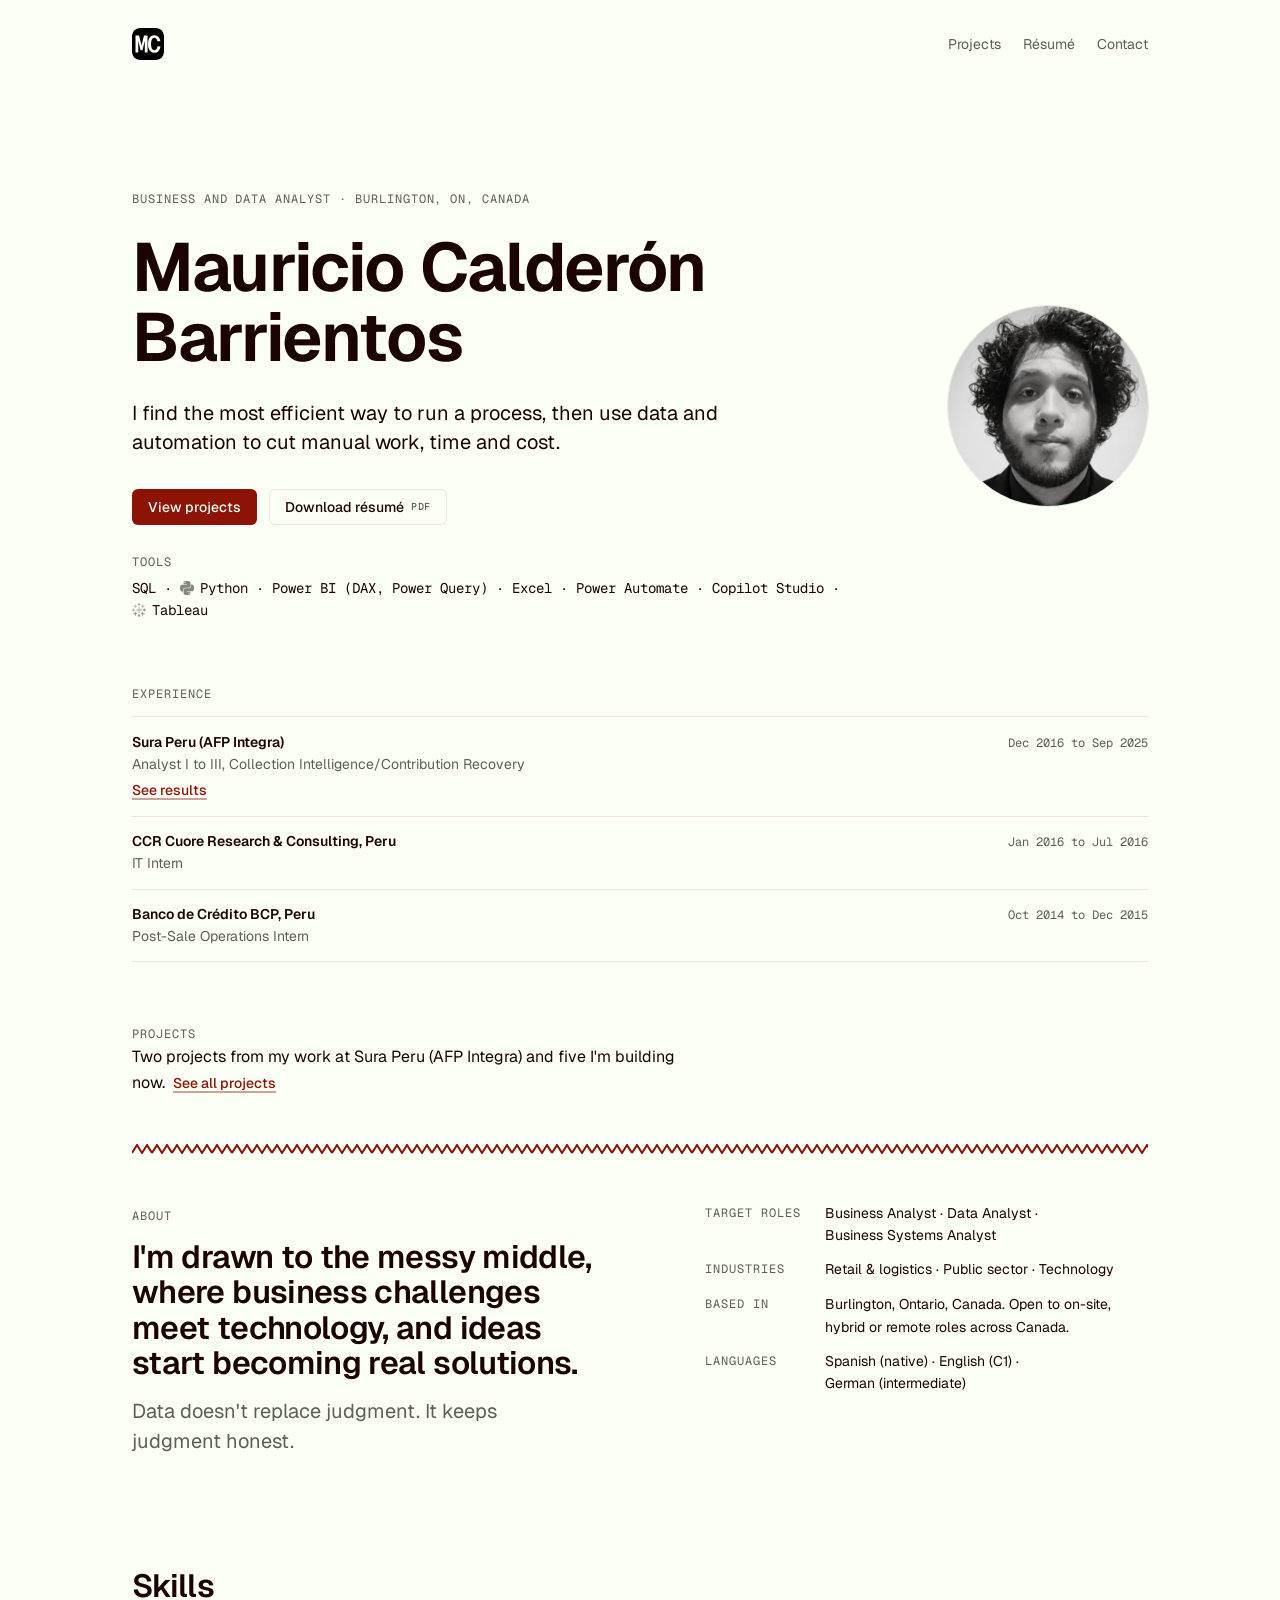
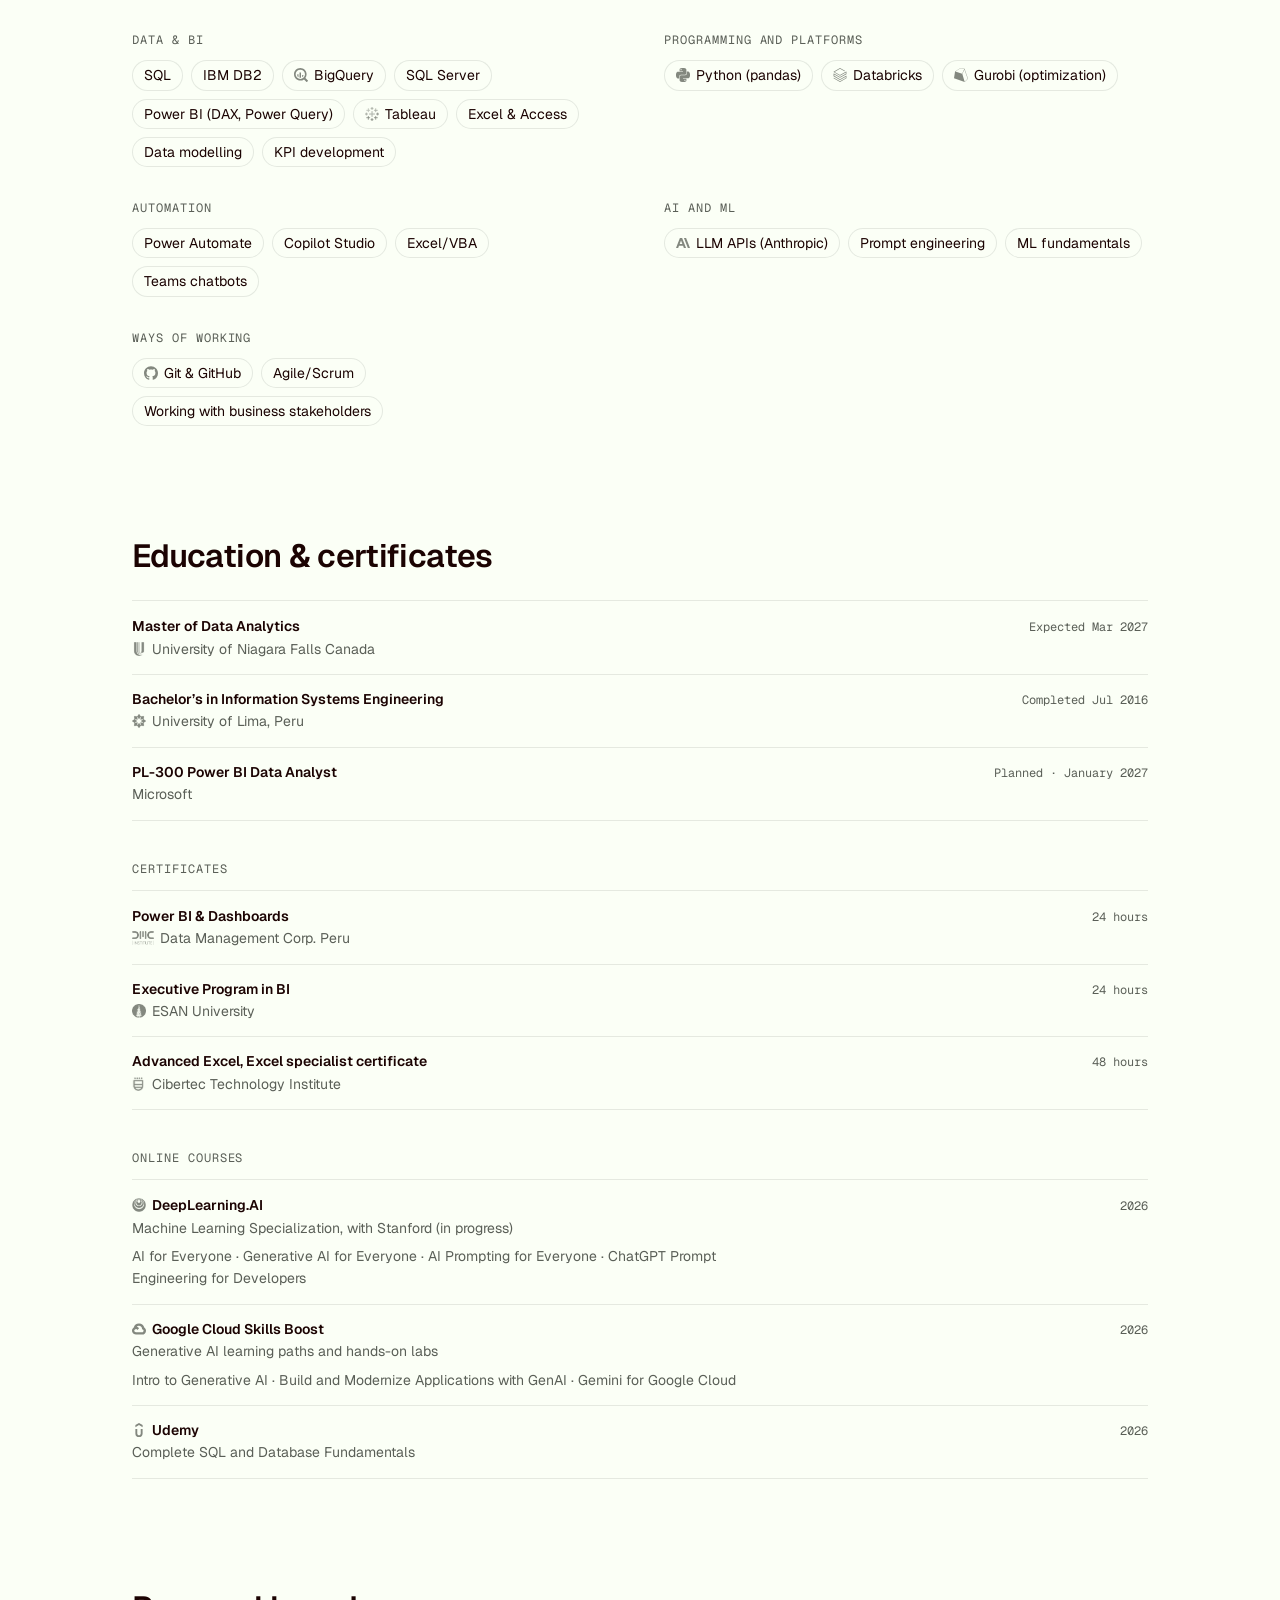
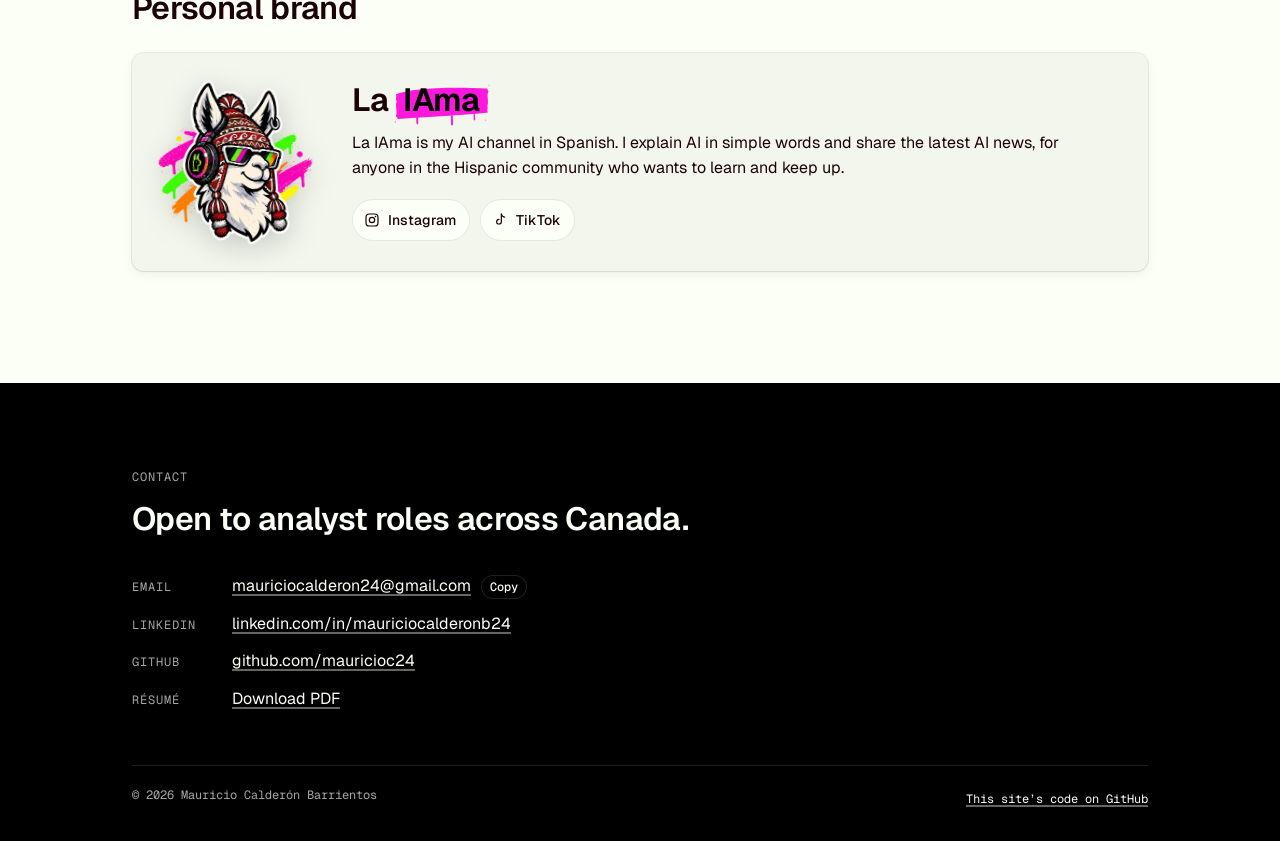
==== commit 7e651cf4: "Name-only headline, hero photo, skills tool grid, platform-first online courses Co-Authored-By: Clau" ====
--- a/index.html
+++ b/index.html
@@ -46,14 +46,15 @@
 <main id="main">
   <section class="hero" aria-labelledby="hero-title">
     <div class="wrap">
+      <img class="hero-photo" src="/assets/img/mauricio-240.webp" srcset="/assets/img/mauricio-240.webp 240w, /assets/img/mauricio-480.webp 480w" sizes="(min-width: 900px) 200px, 96px" width="240" height="240" alt="Portrait of Mauricio Calderón Barrientos" fetchpriority="high">
       <p class="eyebrow">Business and data analyst · Burlington, ON, Canada</p>
-      <h1 id="hero-title"><span class="hero-name">Mauricio Calderón Barrientos</span> makes data useful</h1>
+      <h1 id="hero-title">Mauricio Calderón Barrientos</h1>
       <p class="subtitle">I find the most efficient way to run a process, then use data and automation to cut manual work, time and cost.</p>
       <div class="hero-actions">
         <a class="btn btn-primary" href="/projects/">View projects</a>
         <a class="btn btn-ghost" href="/Mauricio-Calderon-Barrientos-Resume.pdf" download>Download résumé <span class="btn-hint">PDF</span></a>
       </div>
-      <p class="tools-line"><span class="label">Tools</span><span>SQL · <img class="logo" src="/assets/img/logos/python.svg" alt="" width="14" height="14">Python · Power BI · DAX · Power Query · Power Automate · Copilot Studio · <img class="logo" src="/assets/img/logos/tableau.png" alt="" width="14" height="14">Tableau</span></p>
+      <p class="tools-line"><span class="label">Tools</span><span>SQL · <img class="logo" src="/assets/img/logos/python.svg" alt="" width="14" height="14">Python · Power BI (DAX, Power Query) · Excel · Power Automate · Copilot Studio · <img class="logo" src="/assets/img/logos/tableau.png" alt="" width="14" height="14">Tableau</span></p>
     </div>
   </section>
 
@@ -86,7 +87,7 @@
       </div>
       <dl class="facts">
         <dt>Target roles</dt><dd>Business&nbsp;Analyst · Data&nbsp;Analyst · Business&nbsp;Systems&nbsp;Analyst</dd>
-        <dt>Industries</dt><dd>Retail &amp; logistics · Public sector · Tech</dd>
+        <dt>Industries</dt><dd>Retail &amp; logistics · Public sector · Technology</dd>
         <dt>Based in</dt><dd>Burlington, Ontario, Canada. Open to on-site, hybrid or remote roles across Canada.</dd>
         <dt>Languages</dt><dd>Spanish&nbsp;(native) · English&nbsp;(C1) · German&nbsp;(intermediate)</dd>
       </dl>
@@ -96,13 +97,13 @@
   <section class="section" aria-labelledby="skills-title">
     <div class="wrap">
       <div class="section-head"><h2 id="skills-title">Skills</h2></div>
-      <dl class="skills">
-        <div><dt>Data &amp; BI</dt><dd>SQL (DB2, <img class="logo" src="/assets/img/logos/googlebigquery.svg" alt="" width="14" height="14">BigQuery, SQL Server) · Power BI (DAX, Power Query) · Data modelling · KPI development · <img class="logo" src="/assets/img/logos/tableau.png" alt="" width="14" height="14">Tableau · Excel &amp; Access</dd></div>
-        <div><dt>Programming</dt><dd><img class="logo" src="/assets/img/logos/python.svg" alt="" width="14" height="14">Python (pandas)</dd></div>
-        <div><dt>Automation</dt><dd>Power Automate · Copilot Studio (formerly Power Virtual Agents) · Excel/VBA · Teams chatbots</dd></div>
-        <div><dt>AI / ML</dt><dd>LLM APIs (<img class="logo" src="/assets/img/logos/anthropic.svg" alt="" width="14" height="14">Anthropic) · Prompt engineering · ML fundamentals (DeepLearning.AI / Stanford ML Specialization, in progress)</dd></div>
-        <div><dt>Ways of working</dt><dd>Git &amp; GitHub · Agile/Scrum · Working with business stakeholders</dd></div>
-      </dl>
+      <div class="tool-groups">
+        <div class="tool-group"><h3 class="label">Data &amp; BI</h3><ul class="tool-grid" role="list"><li class="tool">SQL</li><li class="tool">IBM DB2</li><li class="tool"><img class="logo" src="/assets/img/logos/googlebigquery.svg" alt="" width="14" height="14">BigQuery</li><li class="tool">SQL Server</li><li class="tool">Power BI (DAX, Power Query)</li><li class="tool"><img class="logo" src="/assets/img/logos/tableau.png" alt="" width="14" height="14">Tableau</li><li class="tool">Excel &amp; Access</li><li class="tool">Data modelling</li><li class="tool">KPI development</li></ul></div>
+        <div class="tool-group"><h3 class="label">Programming and platforms</h3><ul class="tool-grid" role="list"><li class="tool"><img class="logo" src="/assets/img/logos/python.svg" alt="" width="14" height="14">Python (pandas)</li><li class="tool"><img class="logo" src="/assets/img/logos/databricks.svg" alt="" width="14" height="14">Databricks</li><li class="tool"><img class="logo" src="/assets/img/logos/gurobi.svg" alt="" width="14" height="14">Gurobi (optimization)</li></ul></div>
+        <div class="tool-group"><h3 class="label">Automation</h3><ul class="tool-grid" role="list"><li class="tool">Power Automate</li><li class="tool">Copilot Studio</li><li class="tool">Excel/VBA</li><li class="tool">Teams chatbots</li></ul></div>
+        <div class="tool-group"><h3 class="label">AI and ML</h3><ul class="tool-grid" role="list"><li class="tool"><img class="logo" src="/assets/img/logos/anthropic.svg" alt="" width="14" height="14">LLM APIs (Anthropic)</li><li class="tool">Prompt engineering</li><li class="tool">ML fundamentals</li></ul></div>
+        <div class="tool-group"><h3 class="label">Ways of working</h3><ul class="tool-grid" role="list"><li class="tool"><img class="logo" src="/assets/img/logos/github.svg" alt="" width="14" height="14">Git &amp; GitHub</li><li class="tool">Agile/Scrum</li><li class="tool">Working with business stakeholders</li></ul></div>
+      </div>
     </div>
   </section>
 
@@ -112,17 +113,19 @@
       <ul class="rows" role="list">
         <li><span class="what"><strong>Master of Data Analytics</strong><span class="org"><img class="logo" src="/assets/img/logos/unfc.png" alt="" width="14" height="14">University of Niagara Falls Canada</span></span><span class="when">Expected Mar 2027</span></li>
         <li><span class="what"><strong>Bachelor’s in Information Systems Engineering</strong><span class="org"><img class="logo" src="/assets/img/logos/ulima.png" alt="" width="14" height="14">University of Lima, Peru</span></span><span class="when">Completed Jul 2016</span></li>
-        <li><span class="what"><strong>Machine Learning Specialization</strong><span class="org"><img class="logo" src="/assets/img/logos/deeplearningai.png" alt="" width="14" height="14">DeepLearning.AI / Stanford</span></span><span class="when">In progress</span></li>
         <li><span class="what"><strong>PL-300 Power BI Data Analyst</strong><span class="org">Microsoft</span></span><span class="when">Planned · January 2027</span></li>
       </ul>
-      <h3 class="label subhead-label">Certificates and courses</h3>
+      <h3 class="label subhead-label">Certificates</h3>
       <ul class="rows" role="list">
         <li><span class="what"><strong>Power BI &amp; Dashboards</strong><span class="org"><img class="logo logo-wide" src="/assets/img/logos/dmc.png" alt="" width="22" height="14">Data Management Corp. Peru</span></span><span class="when">24 hours</span></li>
         <li><span class="what"><strong>Executive Program in BI</strong><span class="org"><img class="logo" src="/assets/img/logos/esan.png" alt="" width="14" height="14">ESAN University</span></span><span class="when">24 hours</span></li>
         <li><span class="what"><strong>Advanced Excel, Excel specialist certificate</strong><span class="org"><img class="logo" src="/assets/img/logos/cibertec.png" alt="" width="14" height="14">Cibertec Technology Institute</span></span><span class="when">48 hours</span></li>
-        <li><span class="what"><strong>Complete SQL and Database Fundamentals</strong><span class="org"><img class="logo" src="/assets/img/logos/udemy.svg" alt="" width="14" height="14">Udemy</span></span><span class="when">2026</span></li>
-        <li><span class="what"><strong>Generative AI learning paths and hands-on labs</strong><span class="org"><img class="logo" src="/assets/img/logos/googlecloud.svg" alt="" width="14" height="14">Google Cloud Skills Boost</span><span class="detail">Intro to Generative AI · Build and Modernize Applications with GenAI · Gemini for Google Cloud</span></span><span class="when">2026</span></li>
-        <li><span class="what"><strong>AI and prompting courses</strong><span class="org"><img class="logo" src="/assets/img/logos/deeplearningai.png" alt="" width="14" height="14">DeepLearning.AI</span><span class="detail">AI for Everyone · Generative AI for Everyone · AI Prompting for Everyone · ChatGPT Prompt Engineering for Developers</span></span><span class="when">2026</span></li>
+      </ul>
+      <h3 class="label subhead-label">Online courses</h3>
+      <ul class="rows" role="list">
+        <li><span class="what"><strong><img class="logo" src="/assets/img/logos/deeplearningai.png" alt="" width="14" height="14">DeepLearning.AI</strong><span class="org">Machine Learning Specialization, with Stanford (in progress)</span><span class="detail">AI for Everyone · Generative AI for Everyone · AI Prompting for Everyone · ChatGPT Prompt Engineering for Developers</span></span><span class="when">2026</span></li>
+        <li><span class="what"><strong><img class="logo" src="/assets/img/logos/googlecloud.svg" alt="" width="14" height="14">Google Cloud Skills Boost</strong><span class="org">Generative AI learning paths and hands-on labs</span><span class="detail">Intro to Generative AI · Build and Modernize Applications with GenAI · Gemini for Google Cloud</span></span><span class="when">2026</span></li>
+        <li><span class="what"><strong><img class="logo" src="/assets/img/logos/udemy.svg" alt="" width="14" height="14">Udemy</strong><span class="org">Complete SQL and Database Fundamentals</span></span><span class="when">2026</span></li>
       </ul>
     </div>
   </section>
--- a/assets/css/site.css
+++ b/assets/css/site.css
@@ -151,6 +151,17 @@
   margin-block: 22px 26px;
 }
 .hero-name { display: block; }
+/* Photo (Nov 10, 2026): a small circle. Above the name on phones, on the right on wide screens. */
+.hero-photo {
+  display: block; width: 96px; height: 96px; border-radius: 50%;
+  object-fit: cover; margin-bottom: 20px;
+  box-shadow: 0 0 0 1px var(--ring);
+}
+@media (min-width: 900px) {
+  .hero .wrap { display: grid; grid-template-columns: minmax(0, 1fr) auto; column-gap: 48px; }
+  .hero .wrap > * { grid-column: 1; }
+  .hero .wrap > .hero-photo { grid-column: 2; grid-row: 1 / span 6; align-self: center; width: 200px; height: 200px; margin: 0; }
+}
 .hero .subtitle { font-size: var(--text-lg); line-height: 1.45; max-width: 46ch; }
 .hero-actions { display: flex; flex-wrap: wrap; gap: 12px; margin-top: 32px; }
 .btn-hint {
@@ -346,6 +357,20 @@
 @media (min-width: 640px) { .skills > div { grid-template-columns: 180px minmax(0, 1fr); } }
 .skills dt { font: var(--text-xs)/1.9 var(--font-mono); letter-spacing: 0.08em; text-transform: uppercase; color: var(--text-muted); }
 .skills dd { font-size: var(--text-sm); }
+
+/* Skills as a tool grid (Nov 10, 2026): logo + name tiles, grouped, scannable at a glance.
+   Static: no hover or motion. Logos follow BRAND.md "Logos"; Microsoft products stay text. */
+.tool-groups { display: grid; gap: 28px; }
+@media (min-width: 900px) { .tool-groups { grid-template-columns: repeat(2, minmax(0, 1fr)); gap: 32px 48px; } }
+.tool-group .label { margin-bottom: 10px; font-weight: 400; letter-spacing: 0.08em; }
+.tool-grid { display: flex; flex-wrap: wrap; gap: 8px; }
+.tool {
+  display: inline-flex; align-items: center;
+  padding: 6px 12px; border-radius: 999px;
+  font-size: var(--text-sm); line-height: 1.3;
+  box-shadow: inset 0 0 0 1px var(--ring);
+}
+.tool .logo { vertical-align: 0; }
 
 /* rows with a date or status on the right (Experience, Education, Studying now) */
 .rows > li {
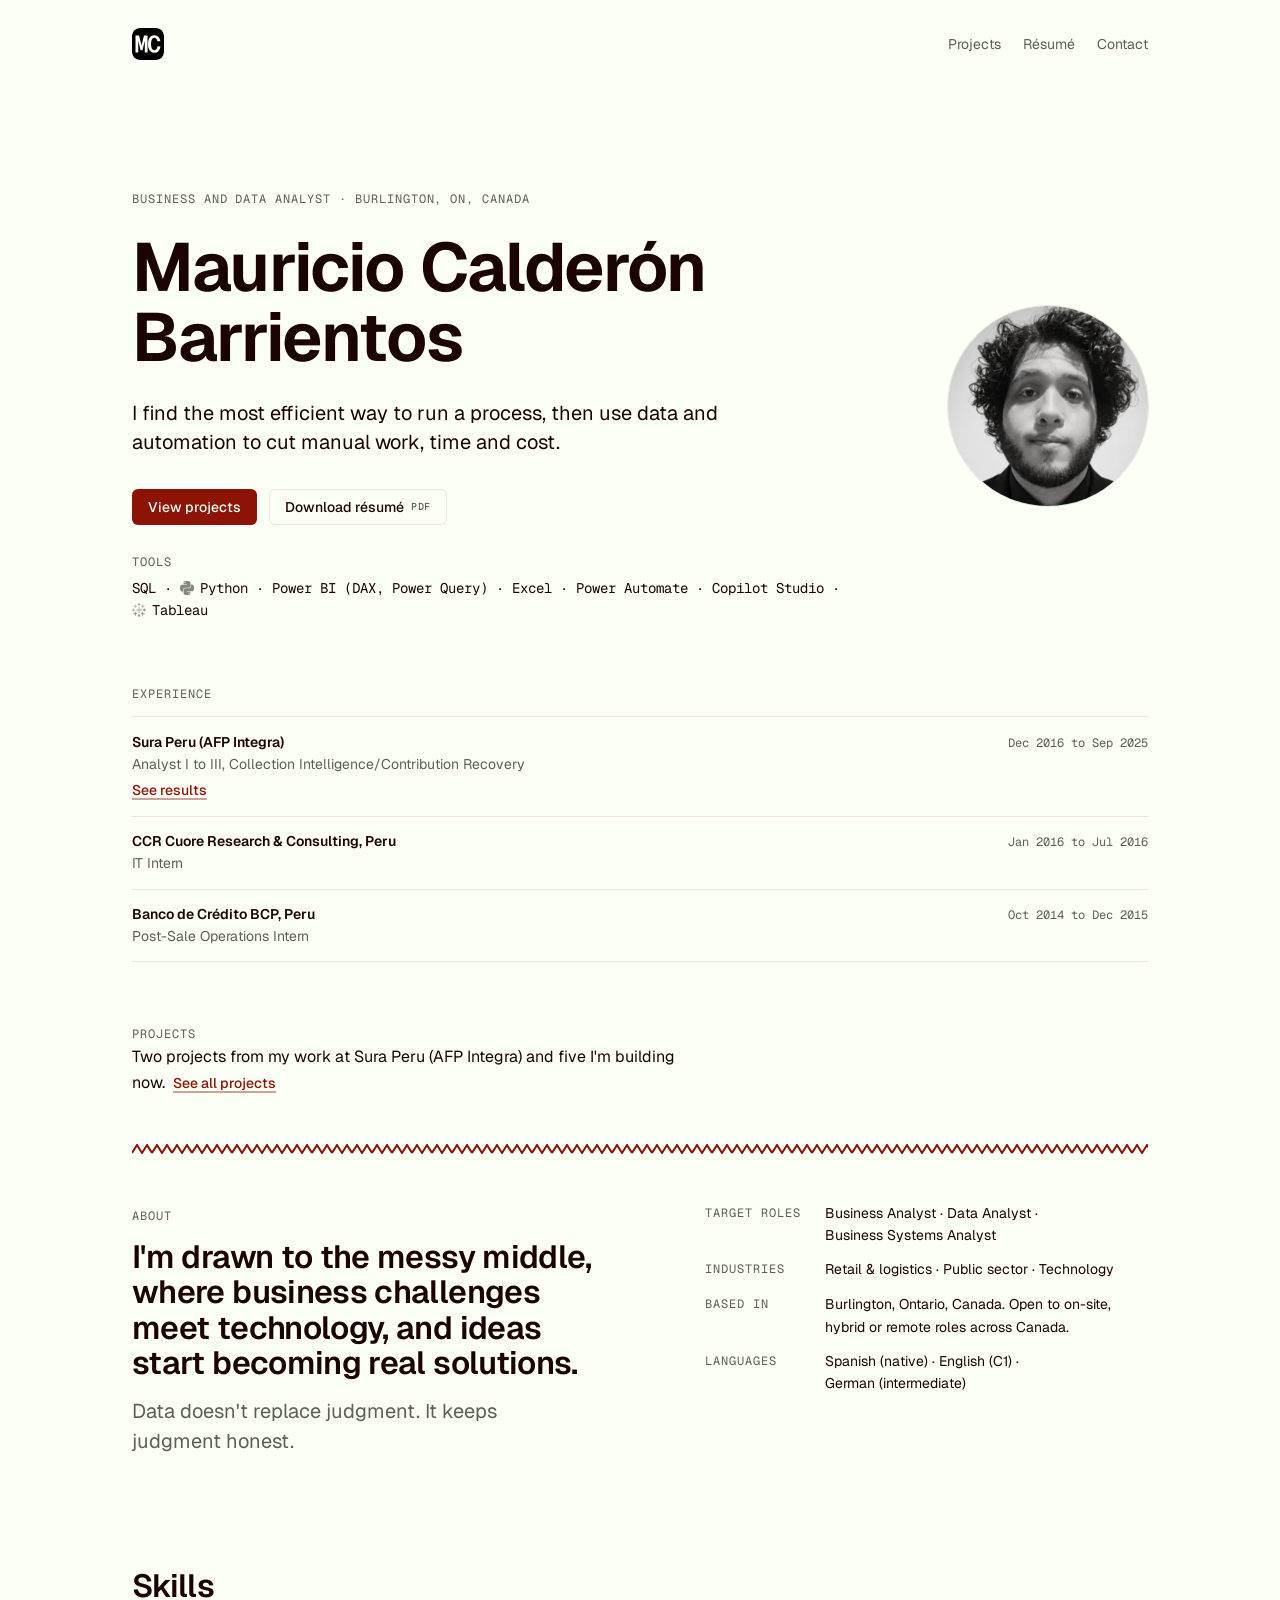
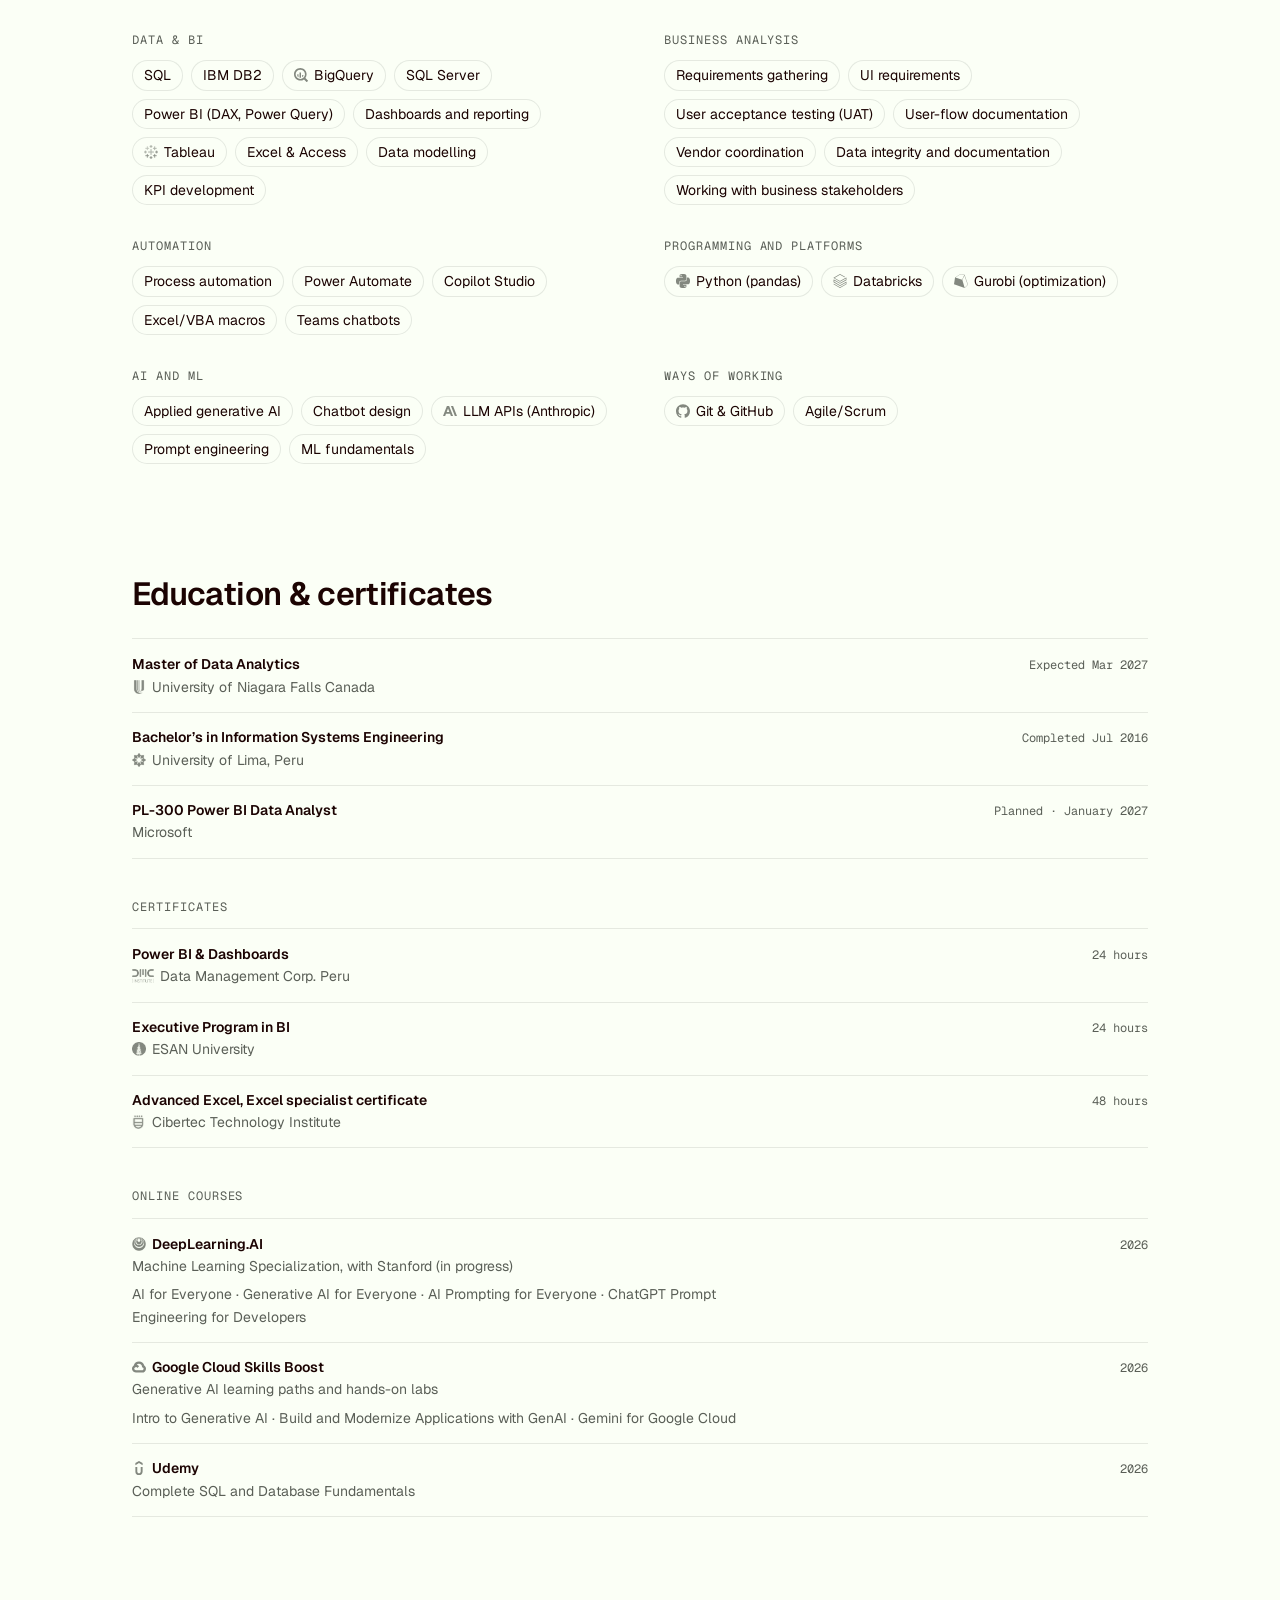
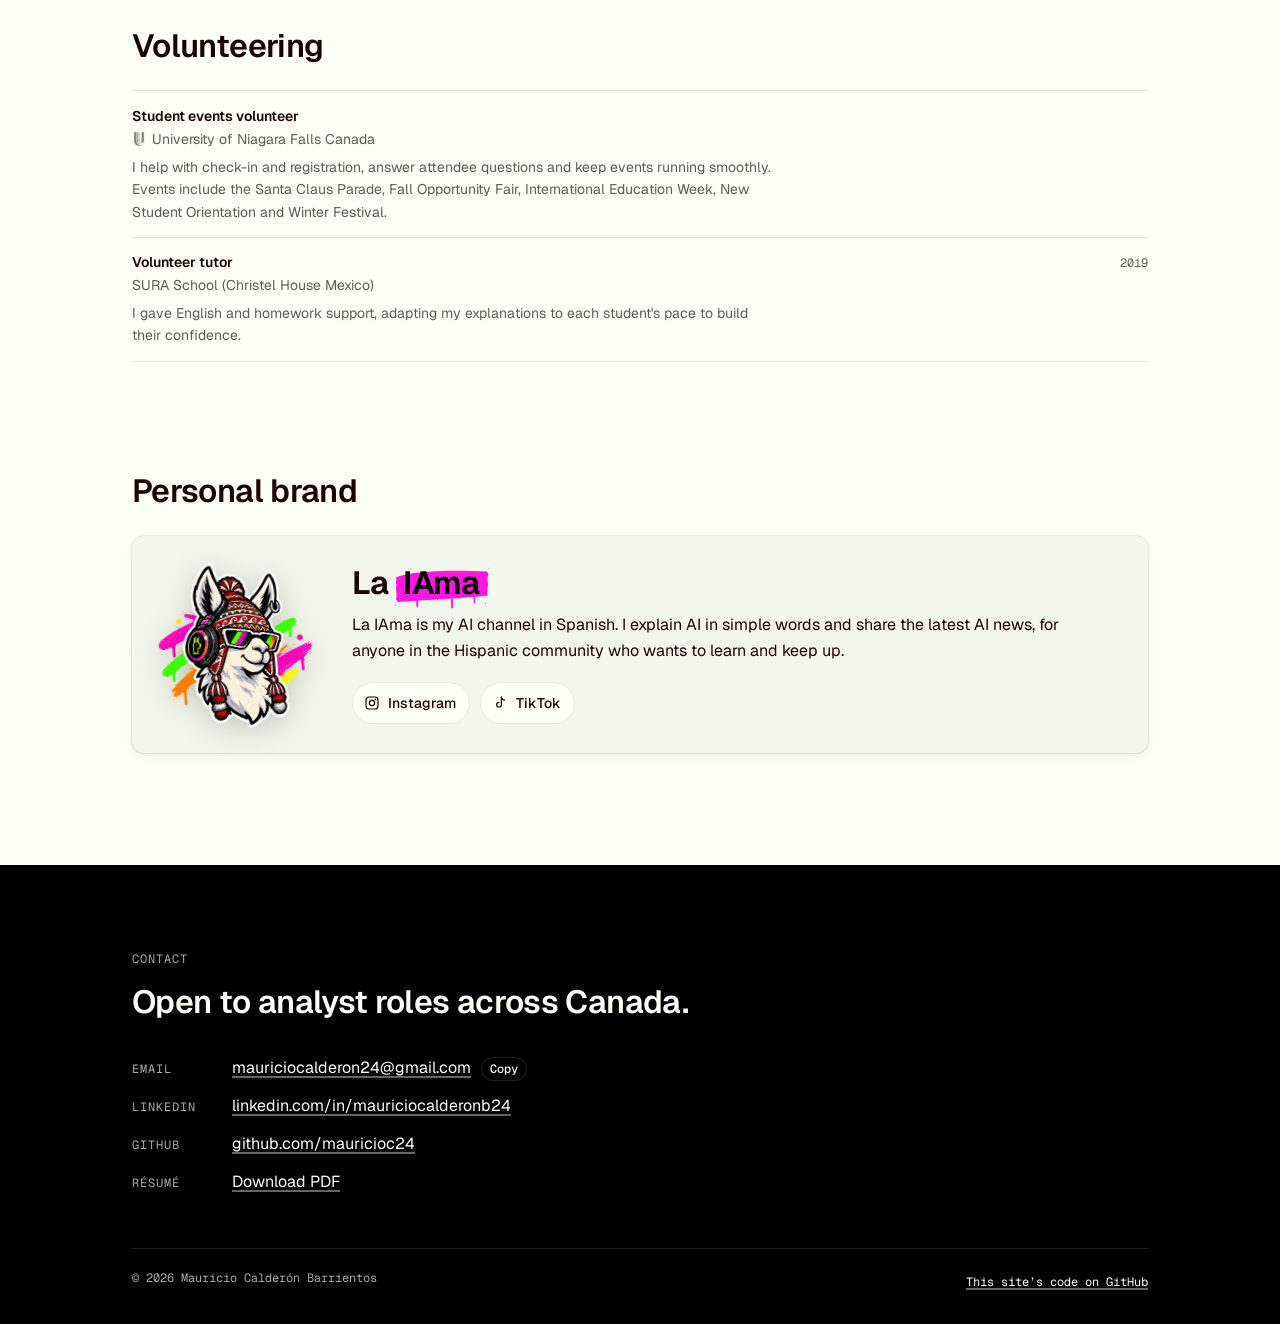
==== commit dd1cc852: "Add Volunteering section and the résumé skills that were missing (business analysis group) Co-Author" ====
--- a/index.html
+++ b/index.html
@@ -98,11 +98,12 @@
     <div class="wrap">
       <div class="section-head"><h2 id="skills-title">Skills</h2></div>
       <div class="tool-groups">
-        <div class="tool-group"><h3 class="label">Data &amp; BI</h3><ul class="tool-grid" role="list"><li class="tool">SQL</li><li class="tool">IBM DB2</li><li class="tool"><img class="logo" src="/assets/img/logos/googlebigquery.svg" alt="" width="14" height="14">BigQuery</li><li class="tool">SQL Server</li><li class="tool">Power BI (DAX, Power Query)</li><li class="tool"><img class="logo" src="/assets/img/logos/tableau.png" alt="" width="14" height="14">Tableau</li><li class="tool">Excel &amp; Access</li><li class="tool">Data modelling</li><li class="tool">KPI development</li></ul></div>
+        <div class="tool-group"><h3 class="label">Data &amp; BI</h3><ul class="tool-grid" role="list"><li class="tool">SQL</li><li class="tool">IBM DB2</li><li class="tool"><img class="logo" src="/assets/img/logos/googlebigquery.svg" alt="" width="14" height="14">BigQuery</li><li class="tool">SQL Server</li><li class="tool">Power BI (DAX, Power Query)</li><li class="tool">Dashboards and reporting</li><li class="tool"><img class="logo" src="/assets/img/logos/tableau.png" alt="" width="14" height="14">Tableau</li><li class="tool">Excel &amp; Access</li><li class="tool">Data modelling</li><li class="tool">KPI development</li></ul></div>
+        <div class="tool-group"><h3 class="label">Business analysis</h3><ul class="tool-grid" role="list"><li class="tool">Requirements gathering</li><li class="tool">UI requirements</li><li class="tool">User acceptance testing (UAT)</li><li class="tool">User-flow documentation</li><li class="tool">Vendor coordination</li><li class="tool">Data integrity and documentation</li><li class="tool">Working with business stakeholders</li></ul></div>
+        <div class="tool-group"><h3 class="label">Automation</h3><ul class="tool-grid" role="list"><li class="tool">Process automation</li><li class="tool">Power Automate</li><li class="tool">Copilot Studio</li><li class="tool">Excel/VBA macros</li><li class="tool">Teams chatbots</li></ul></div>
         <div class="tool-group"><h3 class="label">Programming and platforms</h3><ul class="tool-grid" role="list"><li class="tool"><img class="logo" src="/assets/img/logos/python.svg" alt="" width="14" height="14">Python (pandas)</li><li class="tool"><img class="logo" src="/assets/img/logos/databricks.svg" alt="" width="14" height="14">Databricks</li><li class="tool"><img class="logo" src="/assets/img/logos/gurobi.svg" alt="" width="14" height="14">Gurobi (optimization)</li></ul></div>
-        <div class="tool-group"><h3 class="label">Automation</h3><ul class="tool-grid" role="list"><li class="tool">Power Automate</li><li class="tool">Copilot Studio</li><li class="tool">Excel/VBA</li><li class="tool">Teams chatbots</li></ul></div>
-        <div class="tool-group"><h3 class="label">AI and ML</h3><ul class="tool-grid" role="list"><li class="tool"><img class="logo" src="/assets/img/logos/anthropic.svg" alt="" width="14" height="14">LLM APIs (Anthropic)</li><li class="tool">Prompt engineering</li><li class="tool">ML fundamentals</li></ul></div>
-        <div class="tool-group"><h3 class="label">Ways of working</h3><ul class="tool-grid" role="list"><li class="tool"><img class="logo" src="/assets/img/logos/github.svg" alt="" width="14" height="14">Git &amp; GitHub</li><li class="tool">Agile/Scrum</li><li class="tool">Working with business stakeholders</li></ul></div>
+        <div class="tool-group"><h3 class="label">AI and ML</h3><ul class="tool-grid" role="list"><li class="tool">Applied generative AI</li><li class="tool">Chatbot design</li><li class="tool"><img class="logo" src="/assets/img/logos/anthropic.svg" alt="" width="14" height="14">LLM APIs (Anthropic)</li><li class="tool">Prompt engineering</li><li class="tool">ML fundamentals</li></ul></div>
+        <div class="tool-group"><h3 class="label">Ways of working</h3><ul class="tool-grid" role="list"><li class="tool"><img class="logo" src="/assets/img/logos/github.svg" alt="" width="14" height="14">Git &amp; GitHub</li><li class="tool">Agile/Scrum</li></ul></div>
       </div>
     </div>
   </section>
@@ -126,6 +127,16 @@
         <li><span class="what"><strong><img class="logo" src="/assets/img/logos/deeplearningai.png" alt="" width="14" height="14">DeepLearning.AI</strong><span class="org">Machine Learning Specialization, with Stanford (in progress)</span><span class="detail">AI for Everyone · Generative AI for Everyone · AI Prompting for Everyone · ChatGPT Prompt Engineering for Developers</span></span><span class="when">2026</span></li>
         <li><span class="what"><strong><img class="logo" src="/assets/img/logos/googlecloud.svg" alt="" width="14" height="14">Google Cloud Skills Boost</strong><span class="org">Generative AI learning paths and hands-on labs</span><span class="detail">Intro to Generative AI · Build and Modernize Applications with GenAI · Gemini for Google Cloud</span></span><span class="when">2026</span></li>
         <li><span class="what"><strong><img class="logo" src="/assets/img/logos/udemy.svg" alt="" width="14" height="14">Udemy</strong><span class="org">Complete SQL and Database Fundamentals</span></span><span class="when">2026</span></li>
+      </ul>
+    </div>
+  </section>
+
+  <section class="section" id="volunteering" aria-labelledby="volunteering-title">
+    <div class="wrap">
+      <div class="section-head"><h2 id="volunteering-title">Volunteering</h2></div>
+      <ul class="rows" role="list">
+        <li><span class="what"><strong>Student events volunteer</strong><span class="org"><img class="logo" src="/assets/img/logos/unfc.png" alt="" width="14" height="14">University of Niagara Falls Canada</span><span class="detail">I help with check-in and registration, answer attendee questions and keep events running smoothly. Events include the Santa Claus Parade, Fall Opportunity Fair, International Education Week, New Student Orientation and Winter Festival.</span></span></li>
+        <li><span class="what"><strong>Volunteer tutor</strong><span class="org">SURA School (Christel House Mexico)</span><span class="detail">I gave English and homework support, adapting my explanations to each student's pace to build their confidence.</span></span><span class="when">2019</span></li>
       </ul>
     </div>
   </section>
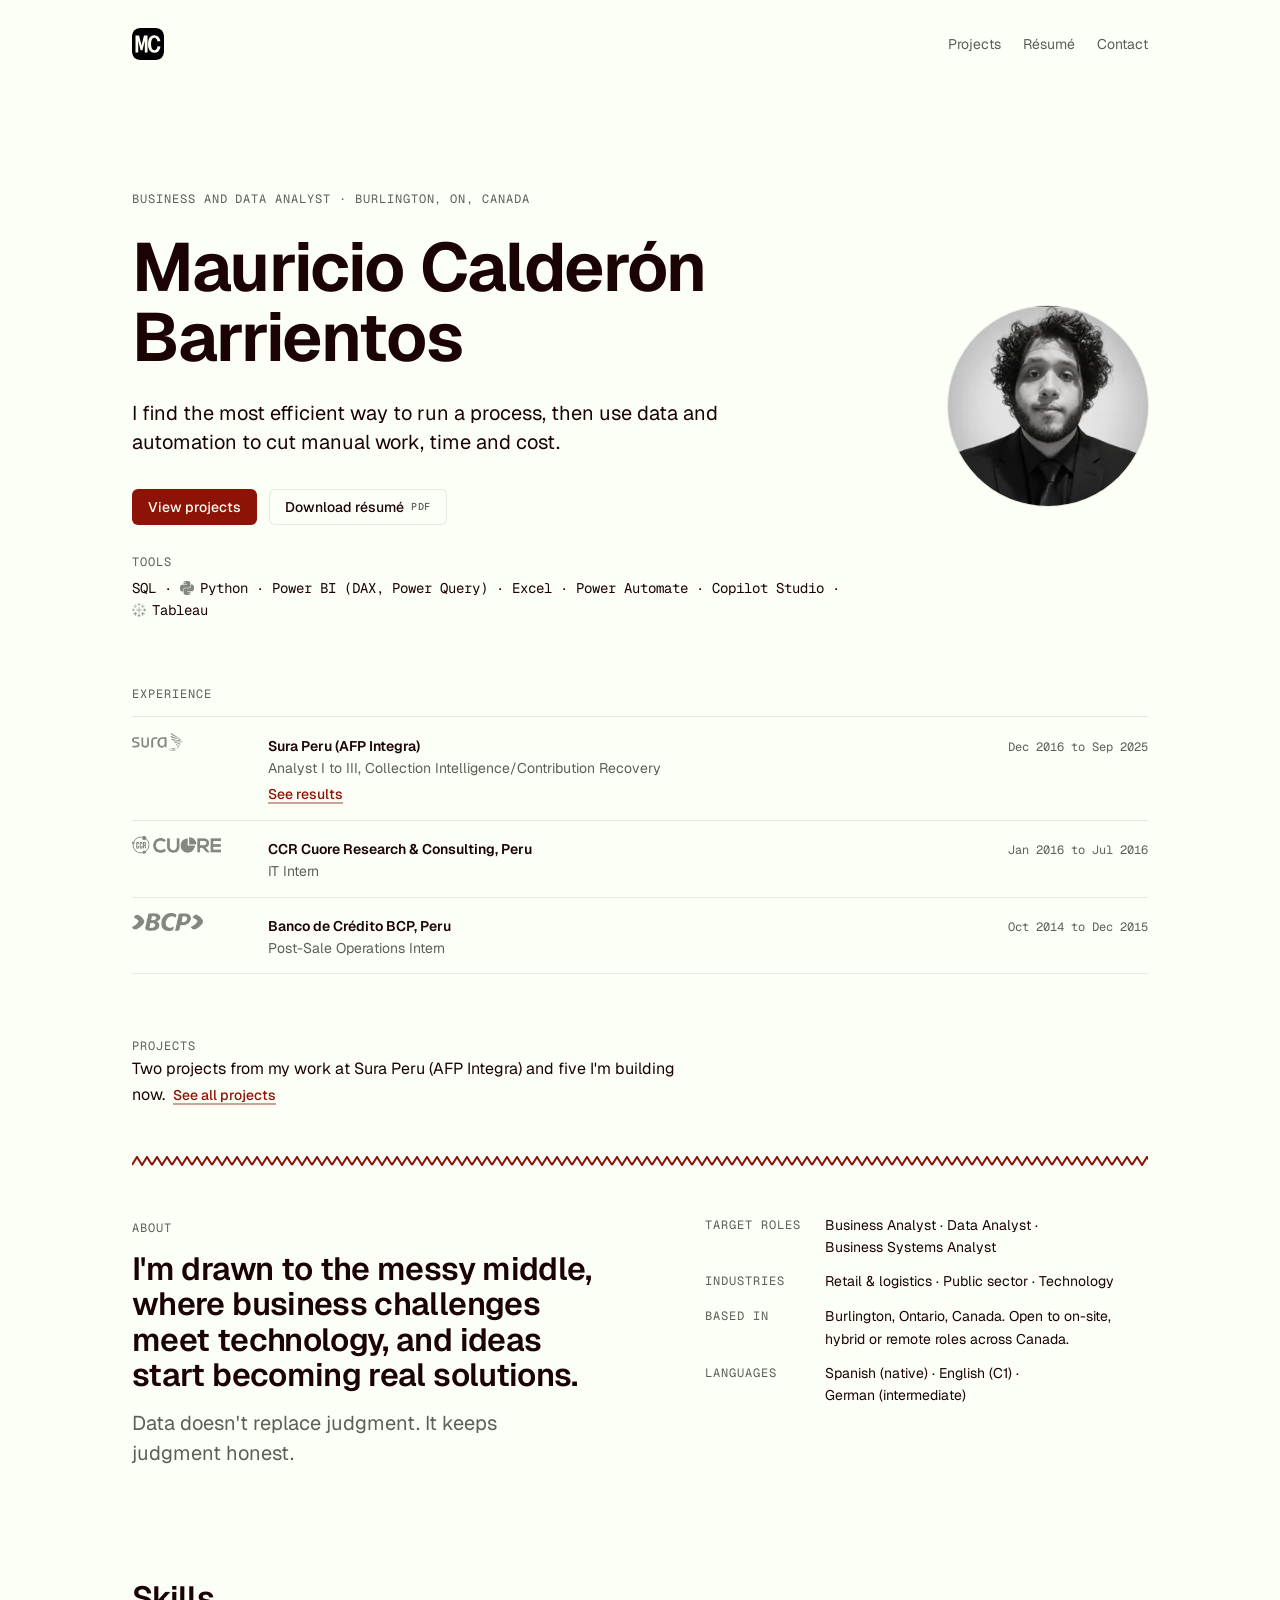
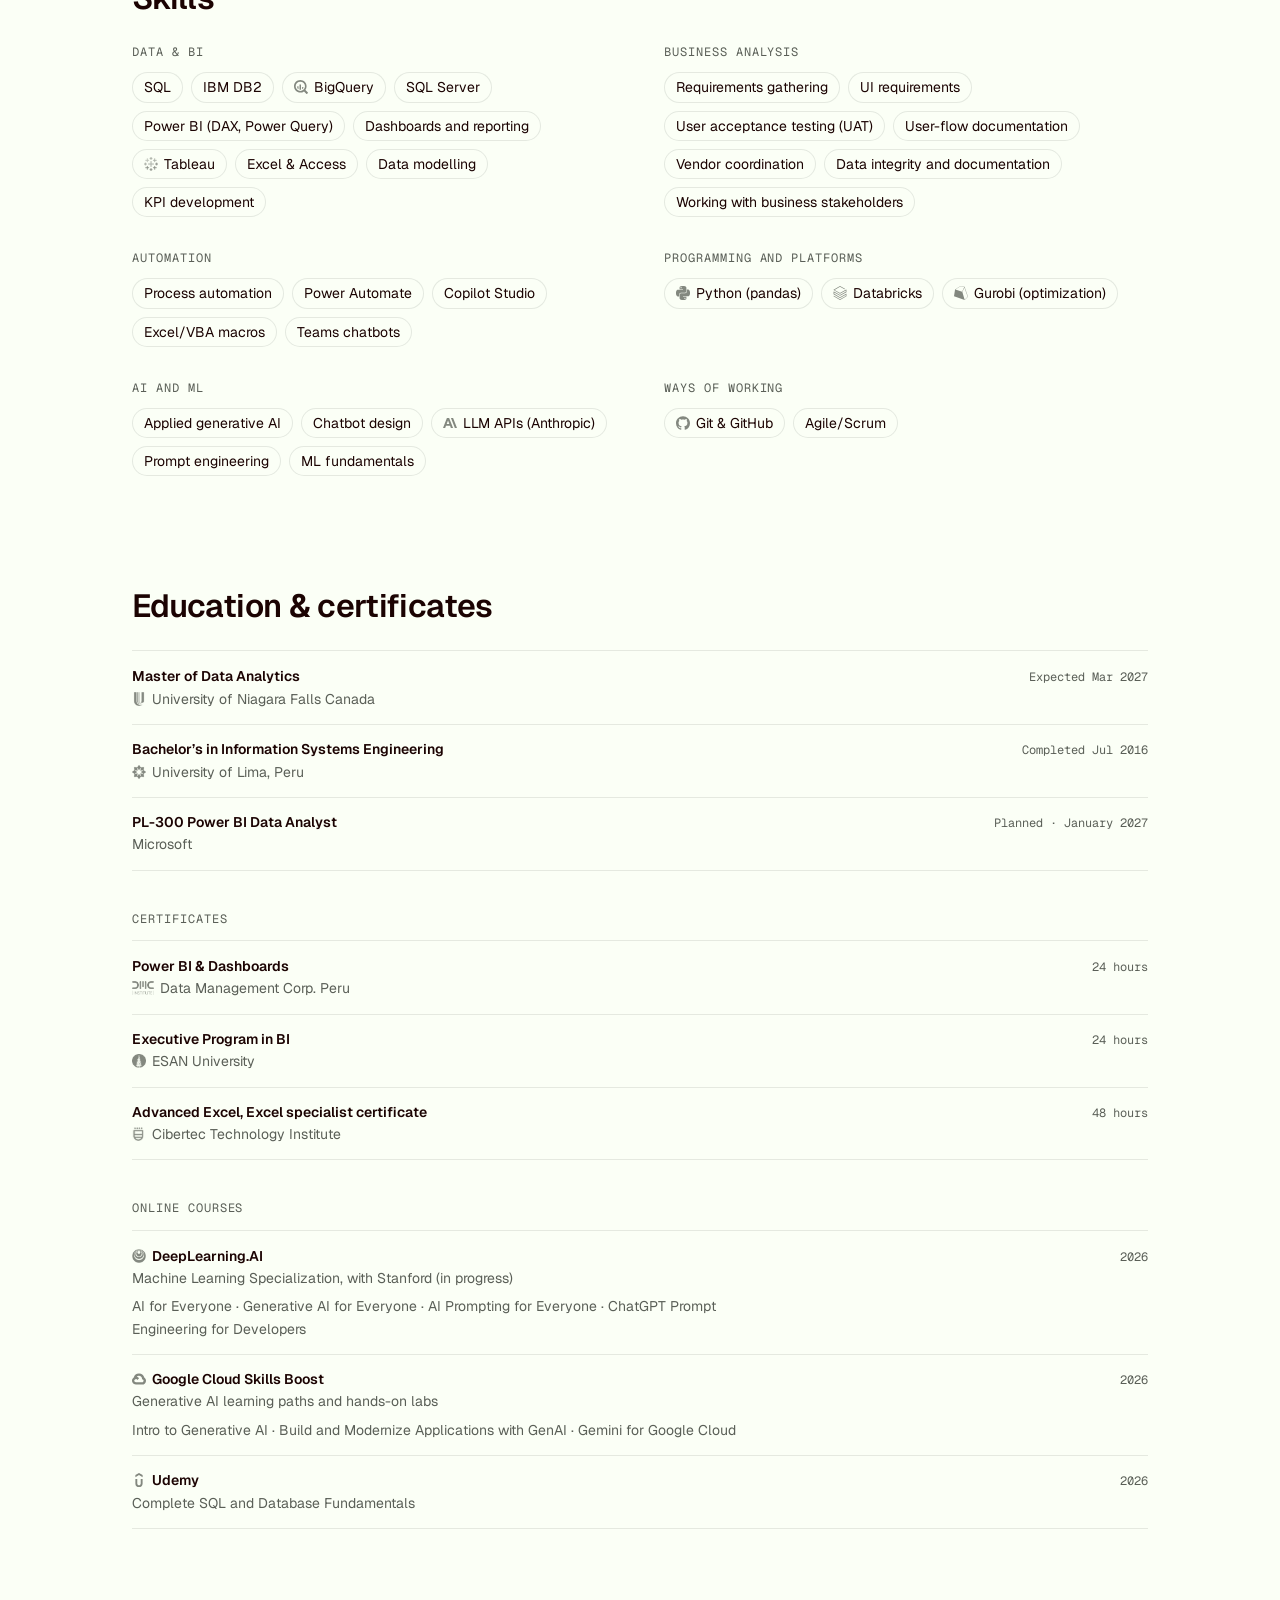
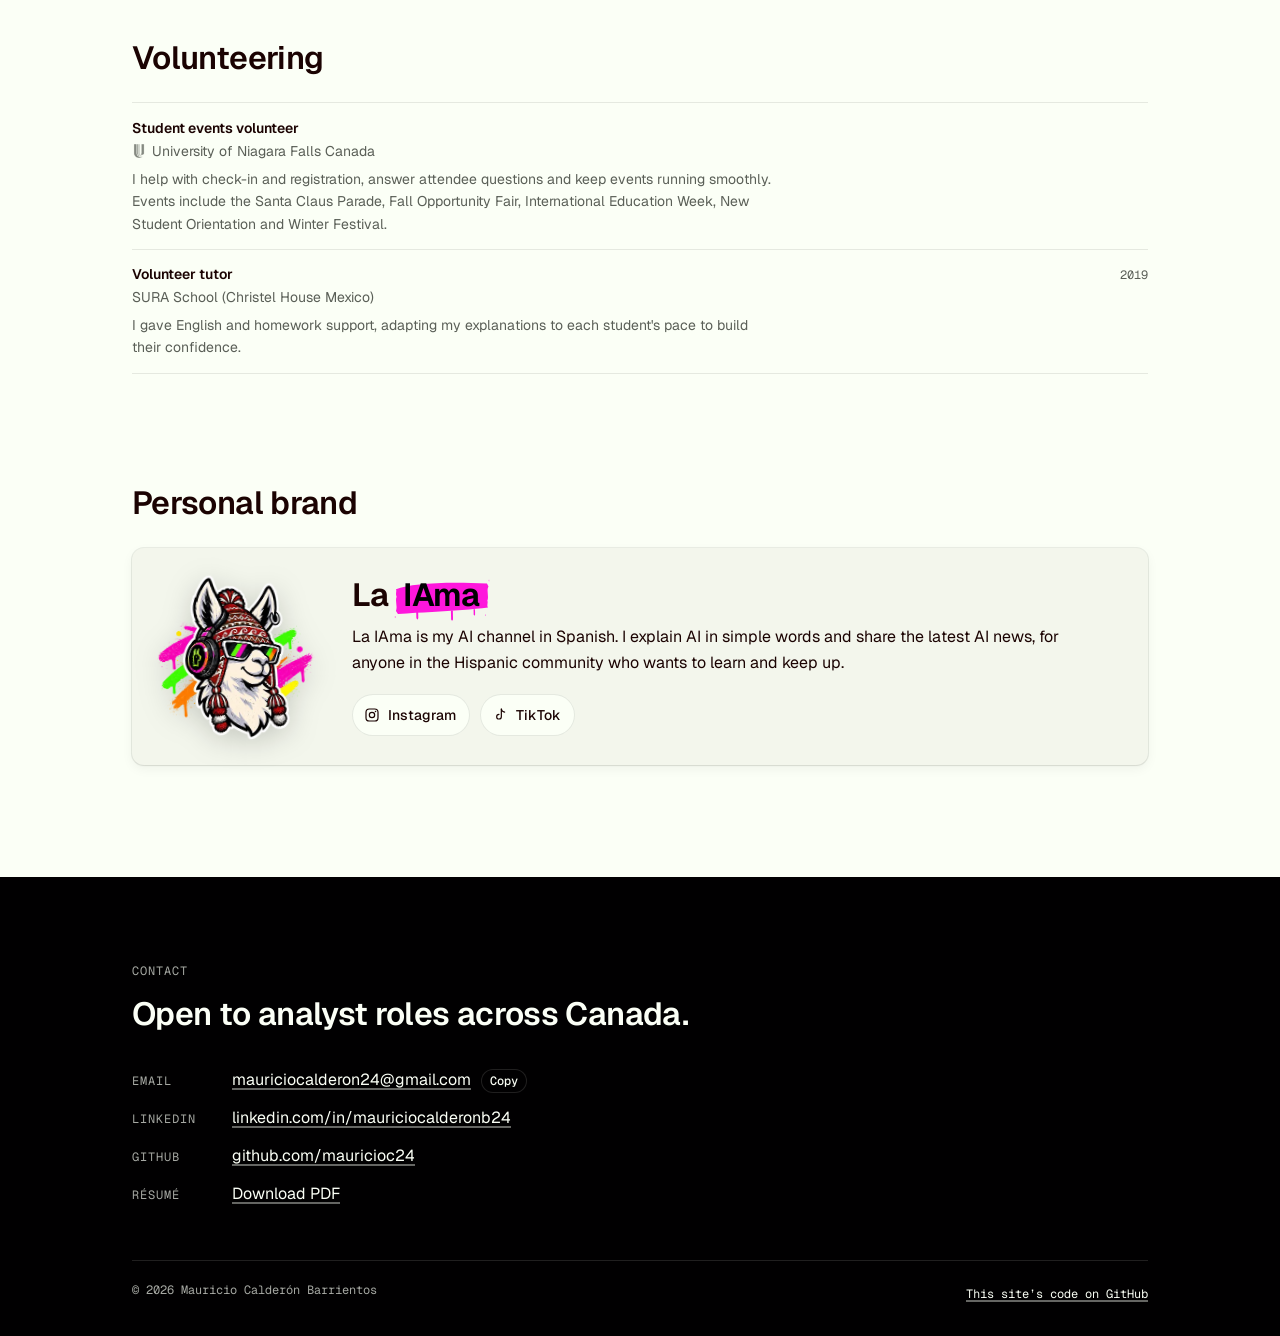
==== commit e574c105: "Experience: grey company logos (Sura, CCR Cuore, BCP); wider photo crop showing suit and tie Co-Auth" ====
--- a/index.html
+++ b/index.html
@@ -62,9 +62,9 @@
     <div class="wrap">
       <h2 class="label" id="experience-title">Experience</h2>
       <ul class="rows" role="list">
-        <li><span class="what"><strong>Sura Peru (AFP Integra)</strong><span class="org">Analyst I to III, Collection Intelligence/<wbr>Contribution Recovery</span></span><span class="when">Dec 2016 to Sep 2025</span><span class="row-more"><a href="/experience/sura/">See results<span class="visually-hidden"> from Sura Peru (AFP Integra)</span></a></span></li>
-        <li><span class="what"><strong>CCR Cuore Research &amp; Consulting, Peru</strong><span class="org">IT Intern</span></span><span class="when">Jan 2016 to Jul 2016</span></li>
-        <li><span class="what"><strong>Banco de Crédito BCP, Peru</strong><span class="org">Post-Sale Operations Intern</span></span><span class="when">Oct 2014 to Dec 2015</span></li>
+        <li class="has-logo"><span class="company-logo"><img src="/assets/img/logos/sura.png" alt="" width="51" height="18"></span><span class="what"><strong>Sura Peru (AFP Integra)</strong><span class="org">Analyst I to III, Collection Intelligence/<wbr>Contribution Recovery</span></span><span class="when">Dec 2016 to Sep 2025</span><span class="row-more"><a href="/experience/sura/">See results<span class="visually-hidden"> from Sura Peru (AFP Integra)</span></a></span></li>
+        <li class="has-logo"><span class="company-logo"><img src="/assets/img/logos/ccr.png" alt="" width="89" height="18"></span><span class="what"><strong>CCR Cuore Research &amp; Consulting, Peru</strong><span class="org">IT Intern</span></span><span class="when">Jan 2016 to Jul 2016</span></li>
+        <li class="has-logo"><span class="company-logo"><img src="/assets/img/logos/bcp.png" alt="" width="71" height="18"></span><span class="what"><strong>Banco de Crédito BCP, Peru</strong><span class="org">Post-Sale Operations Intern</span></span><span class="when">Oct 2014 to Dec 2015</span></li>
       </ul>
     </div>
   </section>
--- a/assets/css/site.css
+++ b/assets/css/site.css
@@ -371,6 +371,15 @@
   box-shadow: inset 0 0 0 1px var(--ring);
 }
 .tool .logo { vertical-align: 0; }
+
+/* Company logos in Experience (Nov 10, 2026): grey wordmarks, 18px tall, in a fixed left column
+   on wide screens and above the company name on phones. */
+.rows > li.has-logo .company-logo { flex: 0 0 100%; display: flex; align-items: center; height: 18px; margin-bottom: 8px; }
+.company-logo img { height: 18px; width: auto; }
+@media (min-width: 640px) {
+  .rows > li.has-logo .company-logo { flex: 0 0 112px; margin: 2px 0 0; }
+  .rows > li.has-logo .row-more { padding-left: 136px; } /* line up with the text, not the logo */
+}
 
 /* rows with a date or status on the right (Experience, Education, Studying now) */
 .rows > li {
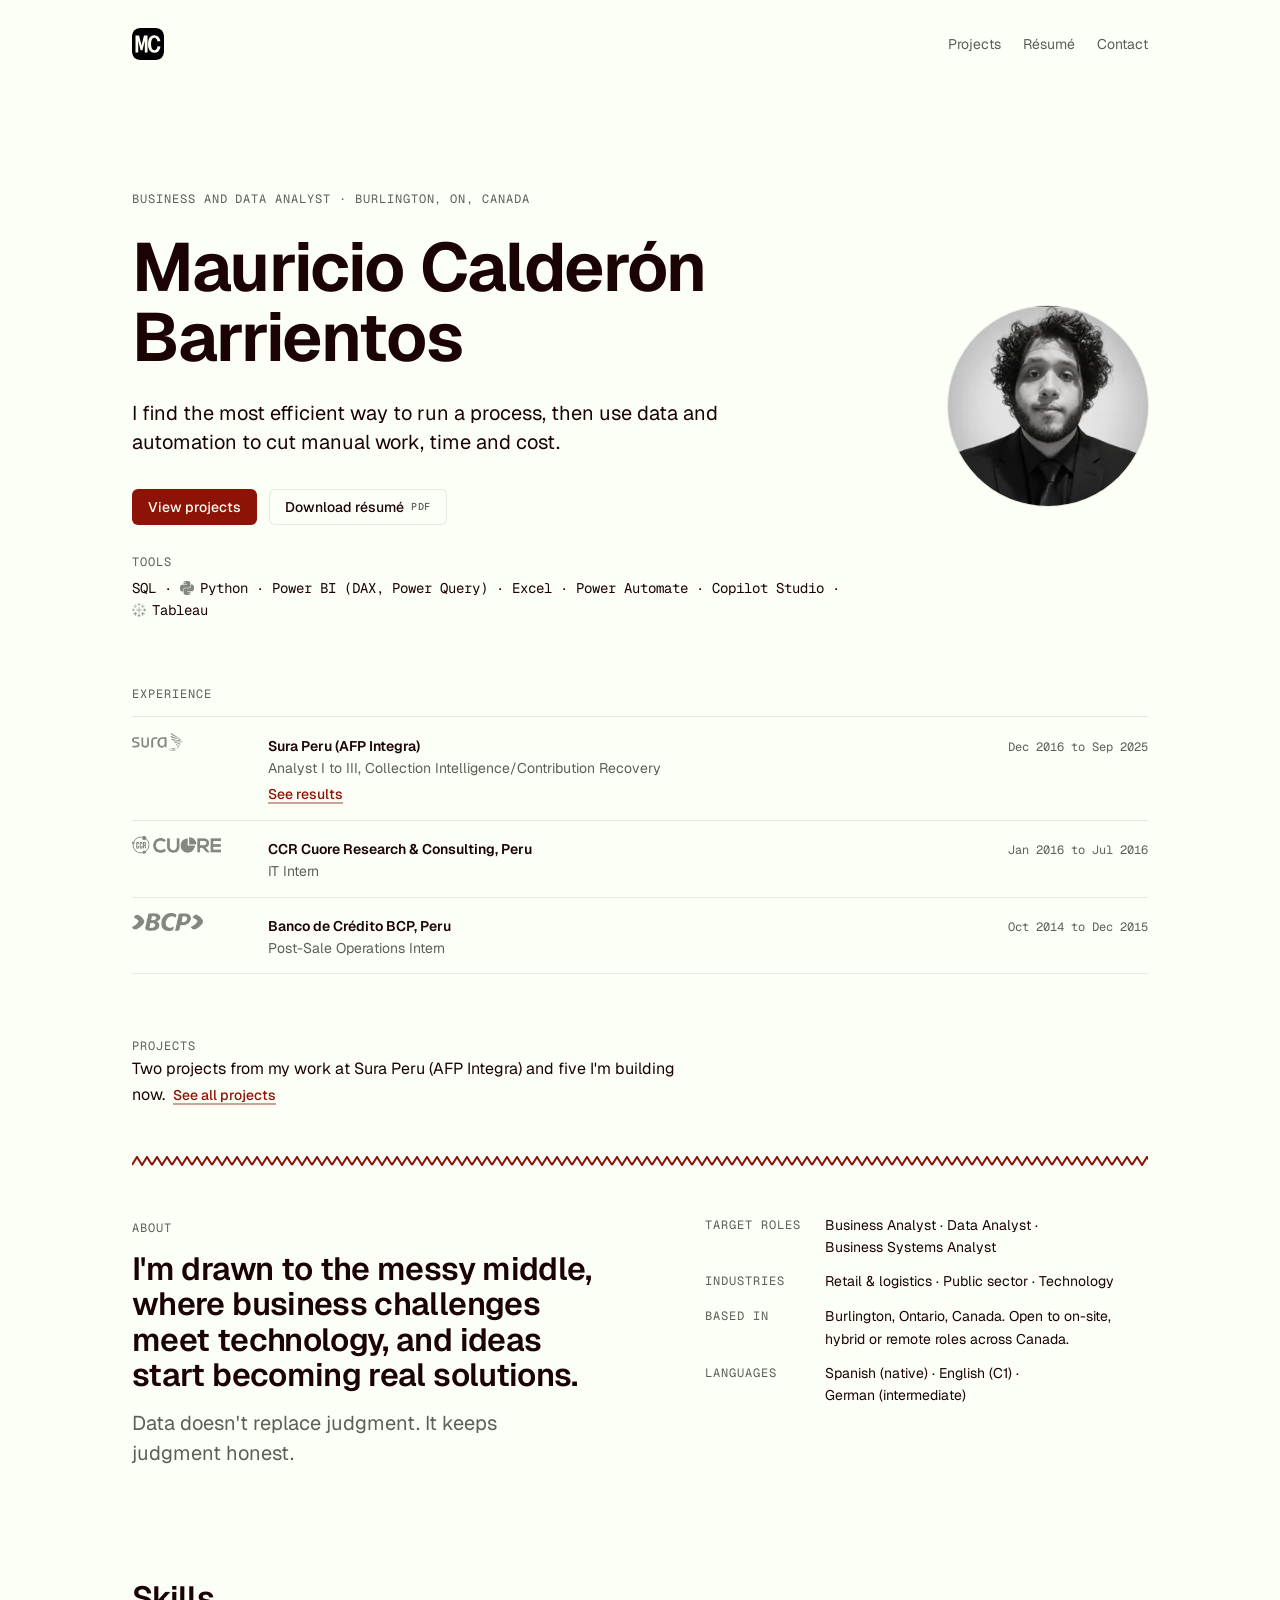
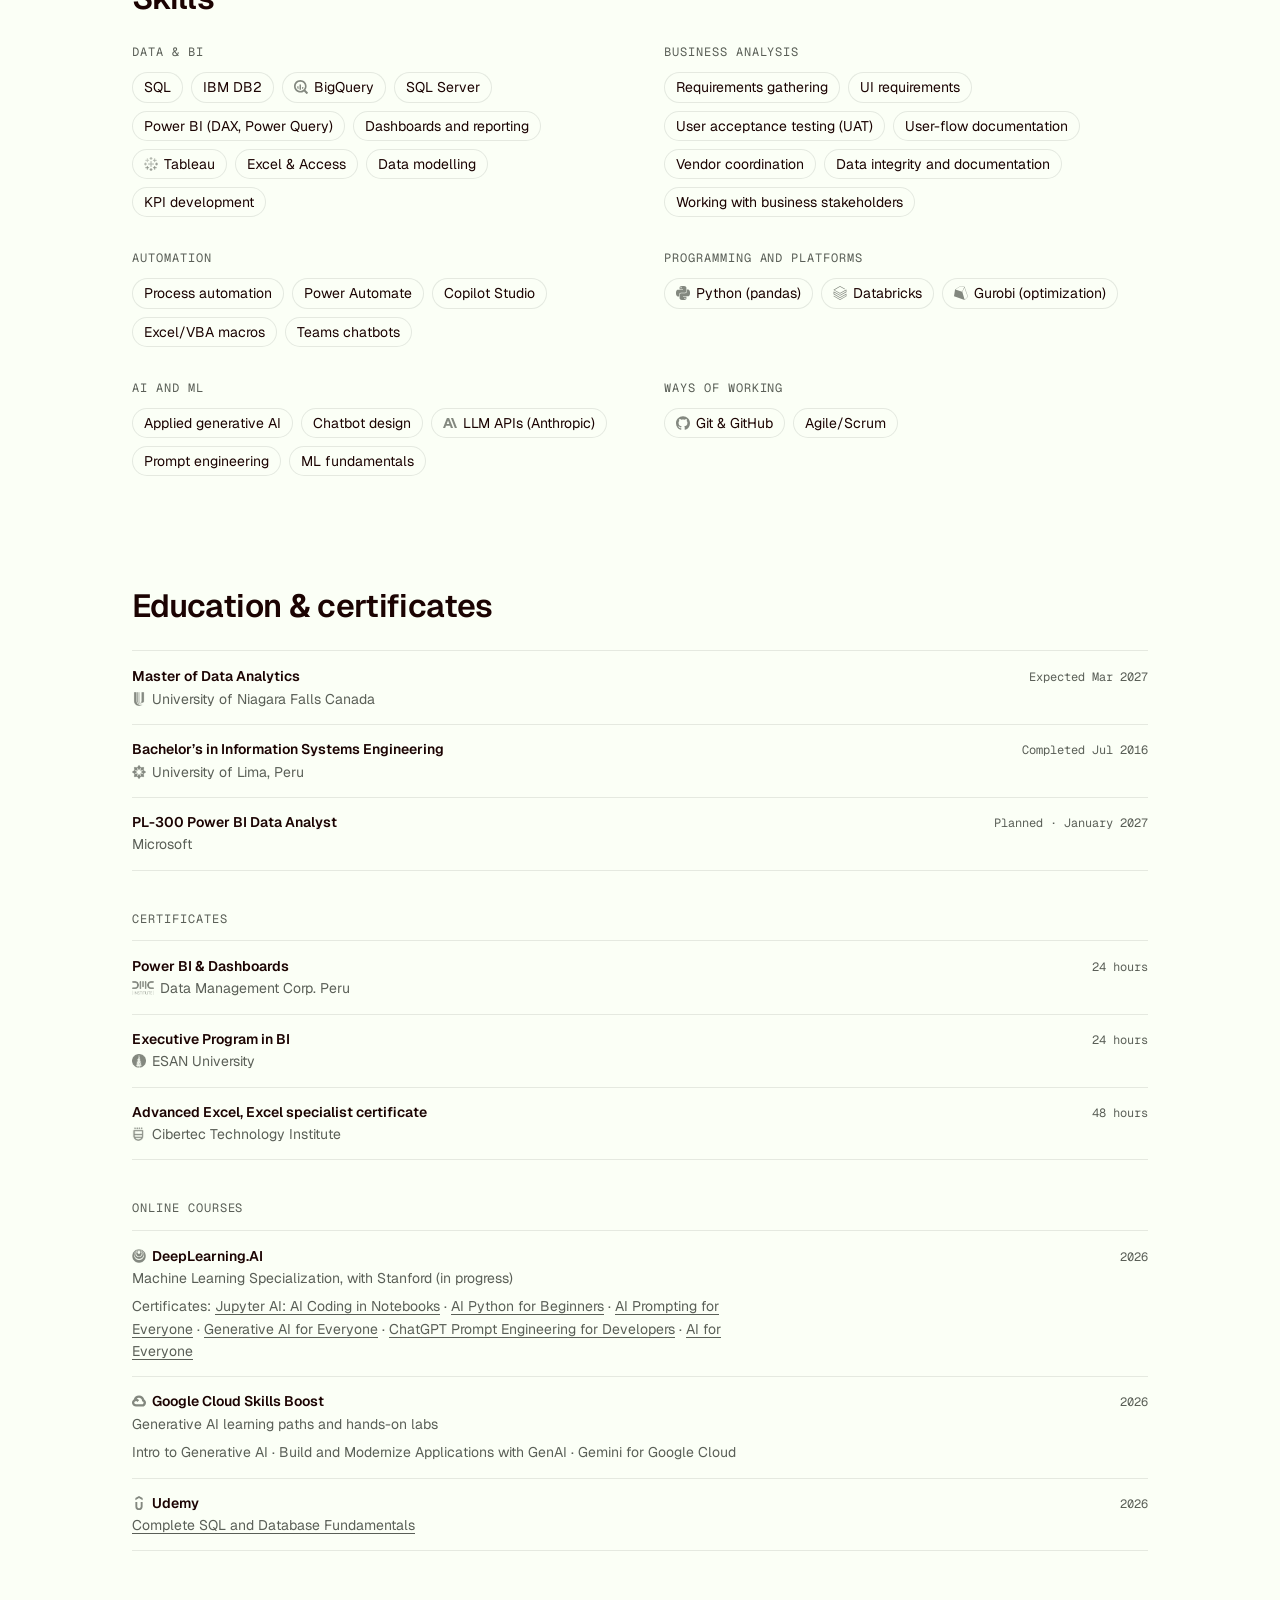
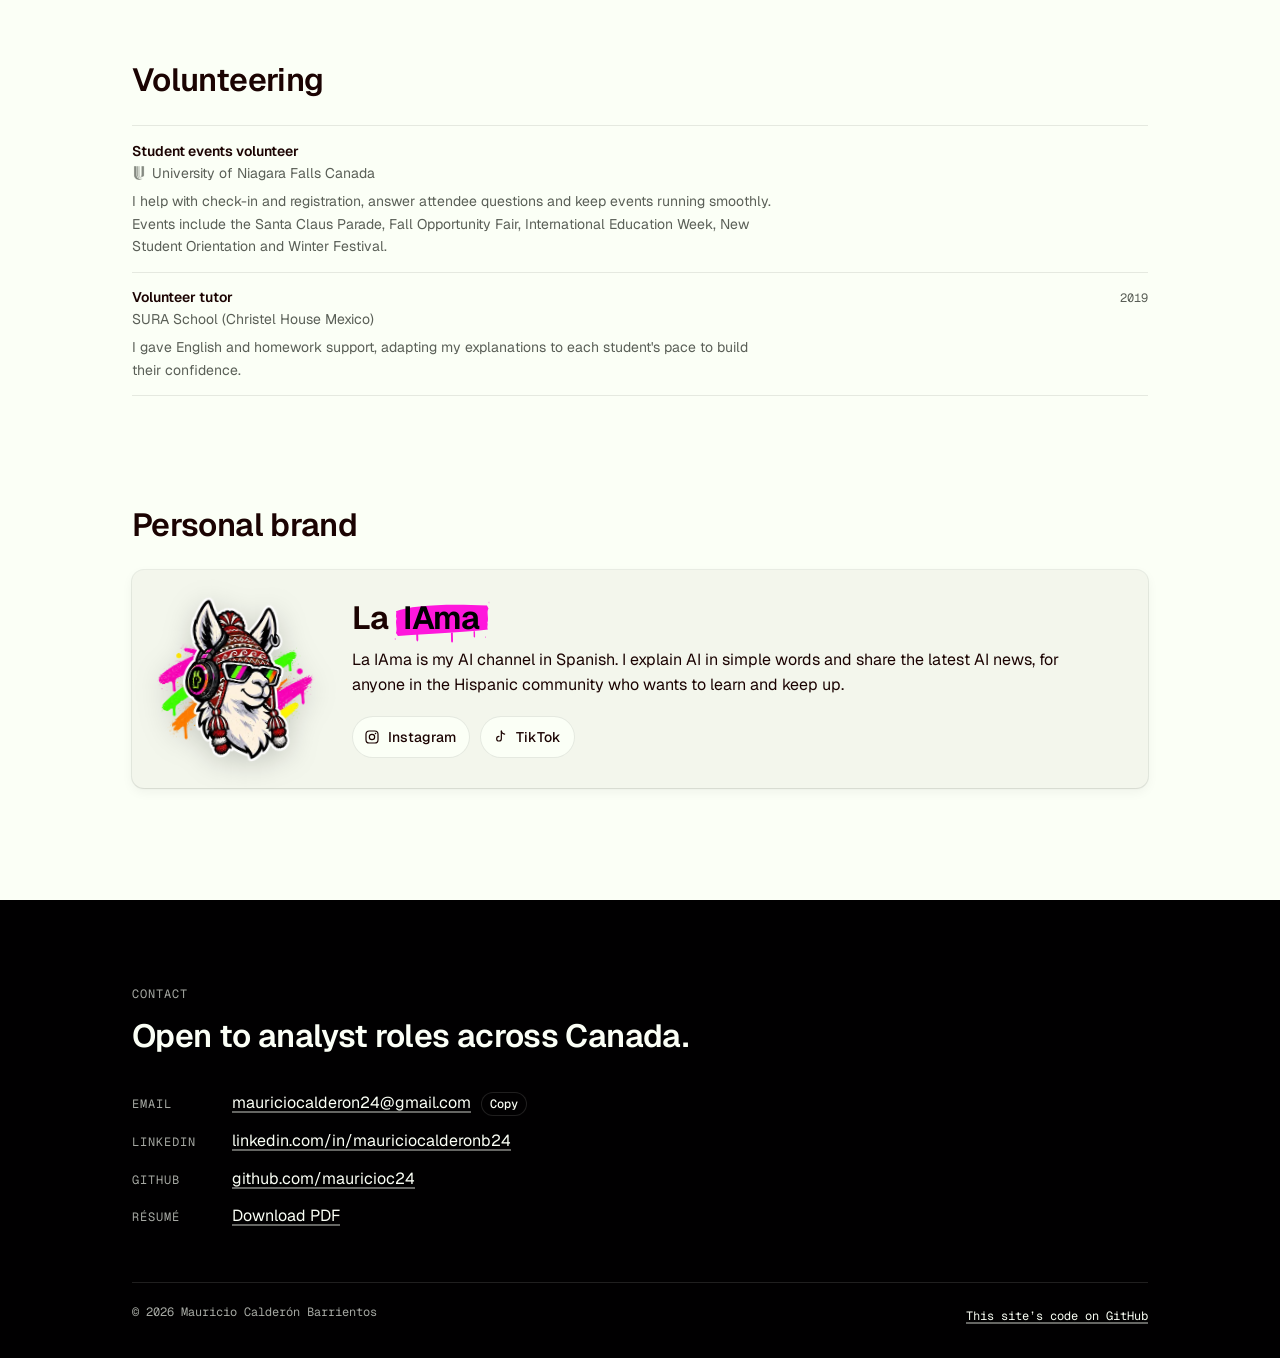
==== commit aa852359: "Link DeepLearning.AI and Udemy certificates; add AI Python for Beginners and Jupyter AI Co-Authored-" ====
--- a/index.html
+++ b/index.html
@@ -124,9 +124,9 @@
       </ul>
       <h3 class="label subhead-label">Online courses</h3>
       <ul class="rows" role="list">
-        <li><span class="what"><strong><img class="logo" src="/assets/img/logos/deeplearningai.png" alt="" width="14" height="14">DeepLearning.AI</strong><span class="org">Machine Learning Specialization, with Stanford (in progress)</span><span class="detail">AI for Everyone · Generative AI for Everyone · AI Prompting for Everyone · ChatGPT Prompt Engineering for Developers</span></span><span class="when">2026</span></li>
+        <li><span class="what"><strong><img class="logo" src="/assets/img/logos/deeplearningai.png" alt="" width="14" height="14">DeepLearning.AI</strong><span class="org">Machine Learning Specialization, with Stanford (in progress)</span><span class="detail">Certificates: <a href="https://www.deeplearning.ai/accomplishments/3fdc7449-f108-4887-93a7-7ad4f1443d54">Jupyter AI: AI Coding in Notebooks</a> · <a href="https://www.deeplearning.ai/certificates/574e1d57-ceeb-46c5-9692-dde518ec9182">AI Python for Beginners</a> · <a href="https://www.deeplearning.ai/certificates/96fceb57-560b-4a78-b611-bdcfbb2f84de">AI Prompting for Everyone</a> · <a href="https://www.deeplearning.ai/certificates/9748811c-287f-4682-9deb-626e6b287fb2">Generative AI for Everyone</a> · <a href="https://www.deeplearning.ai/accomplishments/0ddc758a-8469-48d0-b6fe-ac955c29efd9">ChatGPT Prompt Engineering for Developers</a> · <a href="https://www.deeplearning.ai/certificates/35022ce0-d469-4e7e-b01f-7841d32891d0">AI for Everyone</a></span></span><span class="when">2026</span></li>
         <li><span class="what"><strong><img class="logo" src="/assets/img/logos/googlecloud.svg" alt="" width="14" height="14">Google Cloud Skills Boost</strong><span class="org">Generative AI learning paths and hands-on labs</span><span class="detail">Intro to Generative AI · Build and Modernize Applications with GenAI · Gemini for Google Cloud</span></span><span class="when">2026</span></li>
-        <li><span class="what"><strong><img class="logo" src="/assets/img/logos/udemy.svg" alt="" width="14" height="14">Udemy</strong><span class="org">Complete SQL and Database Fundamentals</span></span><span class="when">2026</span></li>
+        <li><span class="what"><strong><img class="logo" src="/assets/img/logos/udemy.svg" alt="" width="14" height="14">Udemy</strong><span class="org"><a href="https://www.udemy.com/certificate/UC-04dab339-c292-40f8-b73b-4d0017e5da03/">Complete SQL and Database Fundamentals</a></span></span><span class="when">2026</span></li>
       </ul>
     </div>
   </section>
--- a/assets/css/site.css
+++ b/assets/css/site.css
@@ -379,6 +379,16 @@
 @media (min-width: 640px) {
   .rows > li.has-logo .company-logo { flex: 0 0 112px; margin: 2px 0 0; }
   .rows > li.has-logo .row-more { padding-left: 136px; } /* line up with the text, not the logo */
+}
+
+/* Certificate links in course rows: quiet underlines, so six links don't shout. */
+.rows .detail a, .rows .org a {
+  color: inherit; text-decoration: underline;
+  text-decoration-color: var(--text-muted); text-decoration-thickness: 1px; text-underline-offset: 3px;
+}
+.rows .detail a:active, .rows .org a:active { color: var(--text); }
+@media (hover: hover) and (pointer: fine) {
+  .rows .detail a:hover, .rows .org a:hover { color: var(--text); }
 }
 
 /* rows with a date or status on the right (Experience, Education, Studying now) */
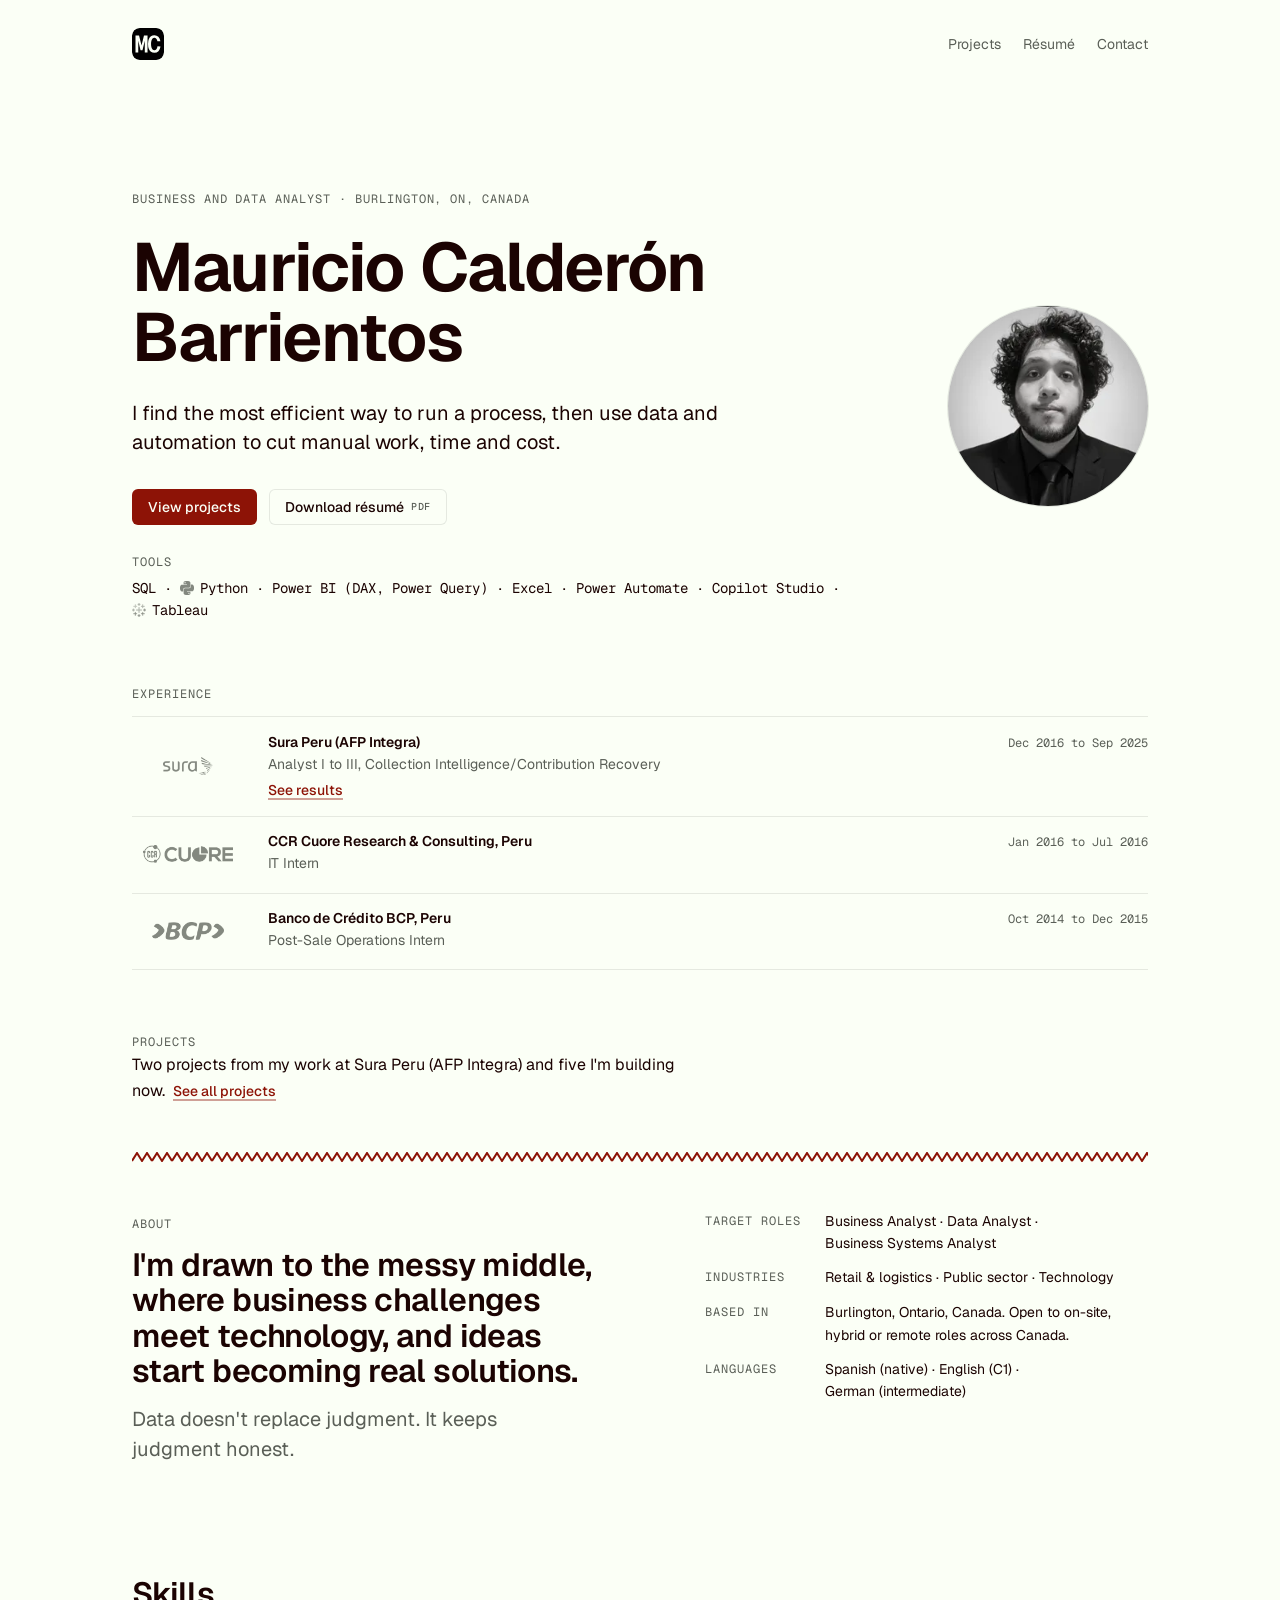
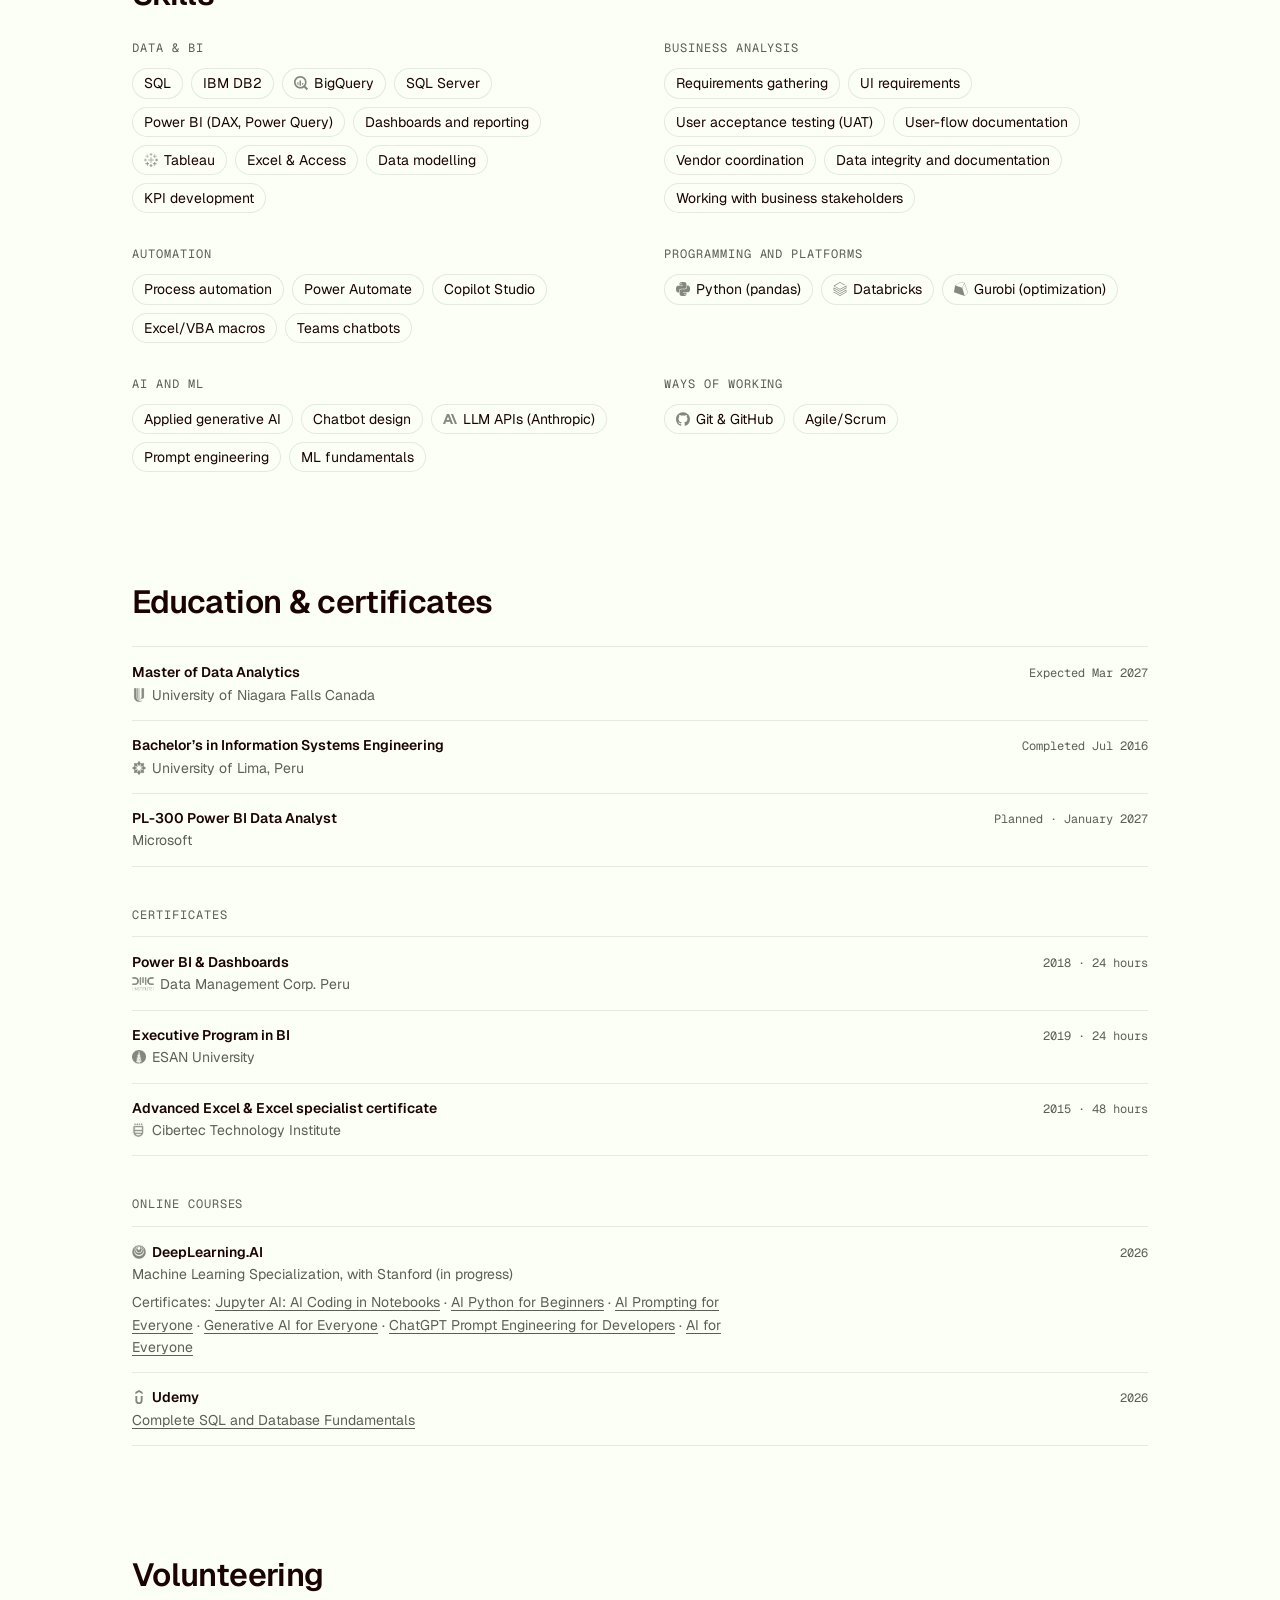
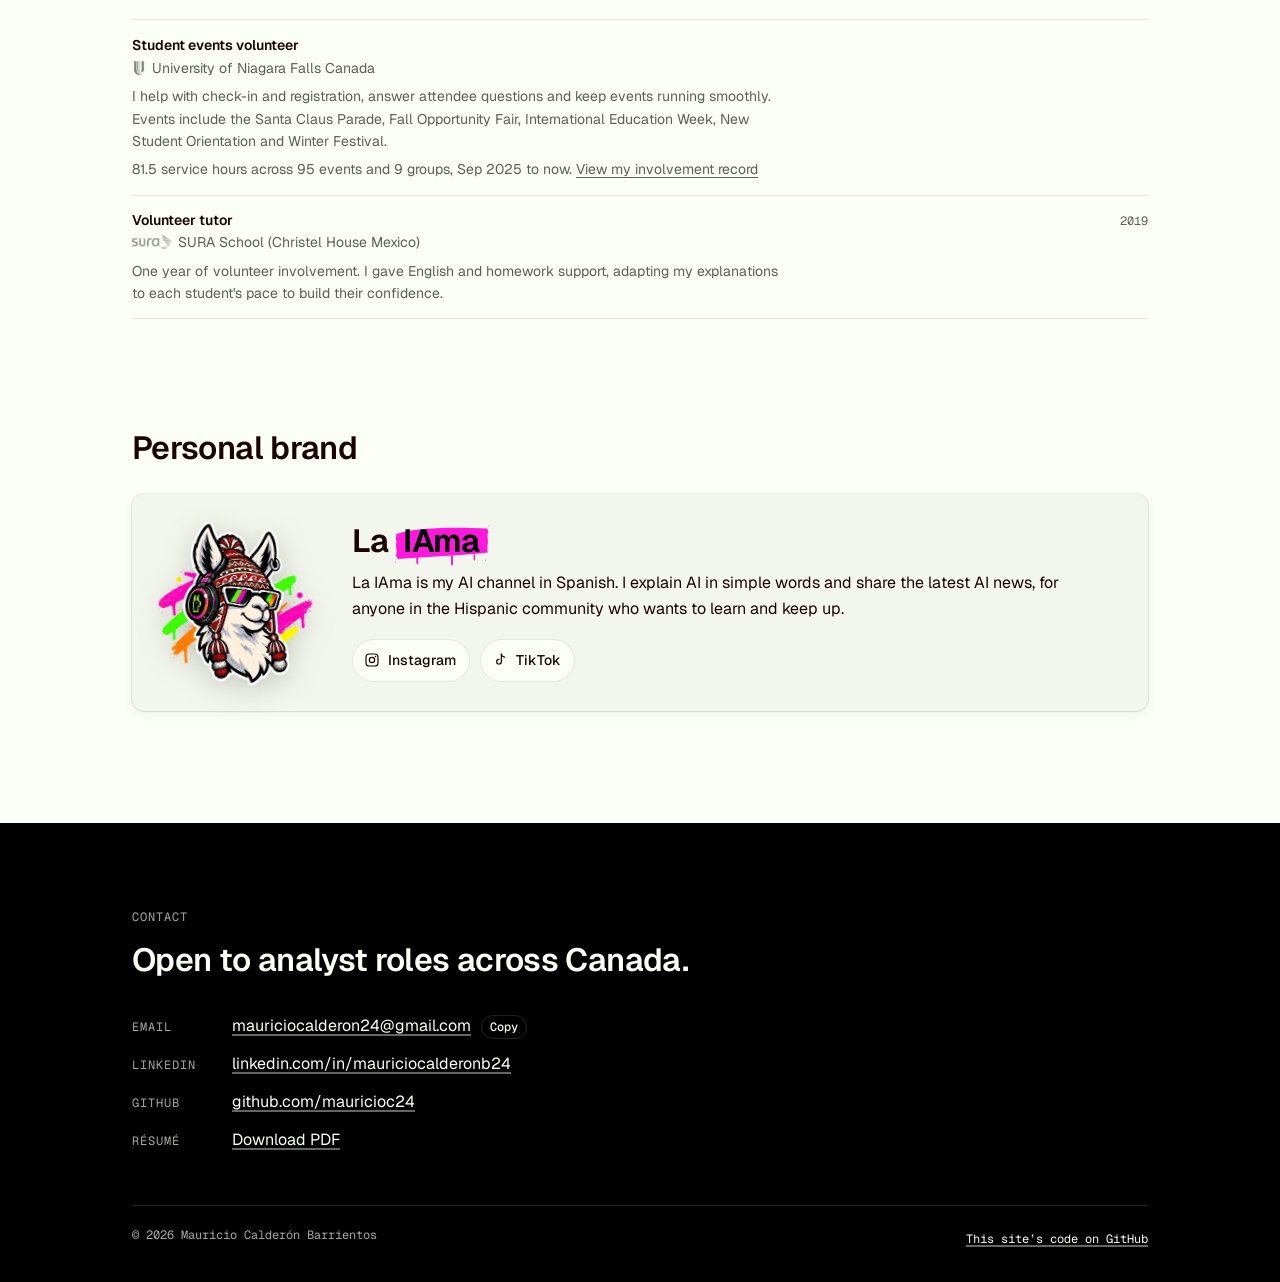
==== commit c2b161a5: "Quiet links to official sites, certificate years, exact volunteering figures, centred company logos;" ====
--- a/index.html
+++ b/index.html
@@ -62,9 +62,9 @@
     <div class="wrap">
       <h2 class="label" id="experience-title">Experience</h2>
       <ul class="rows" role="list">
-        <li class="has-logo"><span class="company-logo"><img src="/assets/img/logos/sura.png" alt="" width="51" height="18"></span><span class="what"><strong>Sura Peru (AFP Integra)</strong><span class="org">Analyst I to III, Collection Intelligence/<wbr>Contribution Recovery</span></span><span class="when">Dec 2016 to Sep 2025</span><span class="row-more"><a href="/experience/sura/">See results<span class="visually-hidden"> from Sura Peru (AFP Integra)</span></a></span></li>
-        <li class="has-logo"><span class="company-logo"><img src="/assets/img/logos/ccr.png" alt="" width="89" height="18"></span><span class="what"><strong>CCR Cuore Research &amp; Consulting, Peru</strong><span class="org">IT Intern</span></span><span class="when">Jan 2016 to Jul 2016</span></li>
-        <li class="has-logo"><span class="company-logo"><img src="/assets/img/logos/bcp.png" alt="" width="71" height="18"></span><span class="what"><strong>Banco de Crédito BCP, Peru</strong><span class="org">Post-Sale Operations Intern</span></span><span class="when">Oct 2014 to Dec 2015</span></li>
+        <li class="has-logo"><span class="company-logo"><a href="https://www.integra.com.pe/" target="_blank" rel="noopener" tabindex="-1" aria-hidden="true"><img src="/assets/img/logos/sura.png" alt="" width="51" height="18"></a></span><span class="what"><strong><a class="quiet-link" href="https://www.integra.com.pe/" target="_blank" rel="noopener">Sura Peru (AFP Integra)<span class="visually-hidden"> (opens in a new tab)</span></a></strong><span class="org">Analyst I to III, Collection Intelligence/<wbr>Contribution Recovery</span></span><span class="when">Dec 2016 to Sep 2025</span><span class="row-more"><a href="/experience/sura/">See results<span class="visually-hidden"> from Sura Peru (AFP Integra)</span></a></span></li>
+        <li class="has-logo"><span class="company-logo"><a href="https://www.ccrlatam.com.pe/" target="_blank" rel="noopener" tabindex="-1" aria-hidden="true"><img src="/assets/img/logos/ccr.png" alt="" width="89" height="18"></a></span><span class="what"><strong><a class="quiet-link" href="https://www.ccrlatam.com.pe/" target="_blank" rel="noopener">CCR Cuore Research &amp; Consulting, Peru<span class="visually-hidden"> (opens in a new tab)</span></a></strong><span class="org">IT Intern</span></span><span class="when">Jan 2016 to Jul 2016</span></li>
+        <li class="has-logo"><span class="company-logo"><a href="https://www.viabcp.com/" target="_blank" rel="noopener" tabindex="-1" aria-hidden="true"><img src="/assets/img/logos/bcp.png" alt="" width="71" height="18"></a></span><span class="what"><strong><a class="quiet-link" href="https://www.viabcp.com/" target="_blank" rel="noopener">Banco de Crédito BCP, Peru<span class="visually-hidden"> (opens in a new tab)</span></a></strong><span class="org">Post-Sale Operations Intern</span></span><span class="when">Oct 2014 to Dec 2015</span></li>
       </ul>
     </div>
   </section>
@@ -112,21 +112,20 @@
     <div class="wrap">
       <div class="section-head"><h2 id="education-title">Education &amp; certificates</h2></div>
       <ul class="rows" role="list">
-        <li><span class="what"><strong>Master of Data Analytics</strong><span class="org"><img class="logo" src="/assets/img/logos/unfc.png" alt="" width="14" height="14">University of Niagara Falls Canada</span></span><span class="when">Expected Mar 2027</span></li>
-        <li><span class="what"><strong>Bachelor’s in Information Systems Engineering</strong><span class="org"><img class="logo" src="/assets/img/logos/ulima.png" alt="" width="14" height="14">University of Lima, Peru</span></span><span class="when">Completed Jul 2016</span></li>
+        <li><span class="what"><strong>Master of Data Analytics</strong><span class="org"><a class="quiet-link" href="https://www.unfc.ca/" target="_blank" rel="noopener"><img class="logo" src="/assets/img/logos/unfc.png" alt="" width="14" height="14">University of Niagara Falls Canada<span class="visually-hidden"> (opens in a new tab)</span></a></span></span><span class="when">Expected Mar 2027</span></li>
+        <li><span class="what"><strong>Bachelor’s in Information Systems Engineering</strong><span class="org"><a class="quiet-link" href="https://www.ulima.edu.pe/en" target="_blank" rel="noopener"><img class="logo" src="/assets/img/logos/ulima.png" alt="" width="14" height="14">University of Lima, Peru<span class="visually-hidden"> (opens in a new tab)</span></a></span></span><span class="when">Completed Jul 2016</span></li>
         <li><span class="what"><strong>PL-300 Power BI Data Analyst</strong><span class="org">Microsoft</span></span><span class="when">Planned · January 2027</span></li>
       </ul>
       <h3 class="label subhead-label">Certificates</h3>
       <ul class="rows" role="list">
-        <li><span class="what"><strong>Power BI &amp; Dashboards</strong><span class="org"><img class="logo logo-wide" src="/assets/img/logos/dmc.png" alt="" width="22" height="14">Data Management Corp. Peru</span></span><span class="when">24 hours</span></li>
-        <li><span class="what"><strong>Executive Program in BI</strong><span class="org"><img class="logo" src="/assets/img/logos/esan.png" alt="" width="14" height="14">ESAN University</span></span><span class="when">24 hours</span></li>
-        <li><span class="what"><strong>Advanced Excel, Excel specialist certificate</strong><span class="org"><img class="logo" src="/assets/img/logos/cibertec.png" alt="" width="14" height="14">Cibertec Technology Institute</span></span><span class="when">48 hours</span></li>
+        <li><span class="what"><strong>Power BI &amp; Dashboards</strong><span class="org"><a class="quiet-link" href="https://www.dmc.pe/" target="_blank" rel="noopener"><img class="logo logo-wide" src="/assets/img/logos/dmc.png" alt="" width="22" height="14">Data Management Corp. Peru<span class="visually-hidden"> (opens in a new tab)</span></a></span></span><span class="when">2018 · 24 hours</span></li>
+        <li><span class="what"><strong>Executive Program in BI</strong><span class="org"><a class="quiet-link" href="https://www.esan.edu.pe/" target="_blank" rel="noopener"><img class="logo" src="/assets/img/logos/esan.png" alt="" width="14" height="14">ESAN University<span class="visually-hidden"> (opens in a new tab)</span></a></span></span><span class="when">2019 · 24 hours</span></li>
+        <li><span class="what"><strong>Advanced Excel &amp; Excel specialist certificate</strong><span class="org"><a class="quiet-link" href="https://www.cibertec.edu.pe/" target="_blank" rel="noopener"><img class="logo" src="/assets/img/logos/cibertec.png" alt="" width="14" height="14">Cibertec Technology Institute<span class="visually-hidden"> (opens in a new tab)</span></a></span></span><span class="when">2015 · 48 hours</span></li>
       </ul>
       <h3 class="label subhead-label">Online courses</h3>
       <ul class="rows" role="list">
-        <li><span class="what"><strong><img class="logo" src="/assets/img/logos/deeplearningai.png" alt="" width="14" height="14">DeepLearning.AI</strong><span class="org">Machine Learning Specialization, with Stanford (in progress)</span><span class="detail">Certificates: <a href="https://www.deeplearning.ai/accomplishments/3fdc7449-f108-4887-93a7-7ad4f1443d54">Jupyter AI: AI Coding in Notebooks</a> · <a href="https://www.deeplearning.ai/certificates/574e1d57-ceeb-46c5-9692-dde518ec9182">AI Python for Beginners</a> · <a href="https://www.deeplearning.ai/certificates/96fceb57-560b-4a78-b611-bdcfbb2f84de">AI Prompting for Everyone</a> · <a href="https://www.deeplearning.ai/certificates/9748811c-287f-4682-9deb-626e6b287fb2">Generative AI for Everyone</a> · <a href="https://www.deeplearning.ai/accomplishments/0ddc758a-8469-48d0-b6fe-ac955c29efd9">ChatGPT Prompt Engineering for Developers</a> · <a href="https://www.deeplearning.ai/certificates/35022ce0-d469-4e7e-b01f-7841d32891d0">AI for Everyone</a></span></span><span class="when">2026</span></li>
-        <li><span class="what"><strong><img class="logo" src="/assets/img/logos/googlecloud.svg" alt="" width="14" height="14">Google Cloud Skills Boost</strong><span class="org">Generative AI learning paths and hands-on labs</span><span class="detail">Intro to Generative AI · Build and Modernize Applications with GenAI · Gemini for Google Cloud</span></span><span class="when">2026</span></li>
-        <li><span class="what"><strong><img class="logo" src="/assets/img/logos/udemy.svg" alt="" width="14" height="14">Udemy</strong><span class="org"><a href="https://www.udemy.com/certificate/UC-04dab339-c292-40f8-b73b-4d0017e5da03/">Complete SQL and Database Fundamentals</a></span></span><span class="when">2026</span></li>
+        <li><span class="what"><strong><a class="quiet-link" href="https://www.deeplearning.ai/" target="_blank" rel="noopener"><img class="logo" src="/assets/img/logos/deeplearningai.png" alt="" width="14" height="14">DeepLearning.AI<span class="visually-hidden"> (opens in a new tab)</span></a></strong><span class="org">Machine Learning Specialization, with Stanford (in progress)</span><span class="detail">Certificates: <a href="https://www.deeplearning.ai/accomplishments/3fdc7449-f108-4887-93a7-7ad4f1443d54">Jupyter AI: AI Coding in Notebooks</a> · <a href="https://www.deeplearning.ai/certificates/574e1d57-ceeb-46c5-9692-dde518ec9182">AI Python for Beginners</a> · <a href="https://www.deeplearning.ai/certificates/96fceb57-560b-4a78-b611-bdcfbb2f84de">AI Prompting for Everyone</a> · <a href="https://www.deeplearning.ai/certificates/9748811c-287f-4682-9deb-626e6b287fb2">Generative AI for Everyone</a> · <a href="https://www.deeplearning.ai/accomplishments/0ddc758a-8469-48d0-b6fe-ac955c29efd9">ChatGPT Prompt Engineering for Developers</a> · <a href="https://www.deeplearning.ai/certificates/35022ce0-d469-4e7e-b01f-7841d32891d0">AI for Everyone</a></span></span><span class="when">2026</span></li>
+        <li><span class="what"><strong><a class="quiet-link" href="https://www.udemy.com/" target="_blank" rel="noopener"><img class="logo" src="/assets/img/logos/udemy.svg" alt="" width="14" height="14">Udemy<span class="visually-hidden"> (opens in a new tab)</span></a></strong><span class="org"><a href="https://www.udemy.com/certificate/UC-04dab339-c292-40f8-b73b-4d0017e5da03/">Complete SQL and Database Fundamentals</a></span></span><span class="when">2026</span></li>
       </ul>
     </div>
   </section>
@@ -135,8 +134,8 @@
     <div class="wrap">
       <div class="section-head"><h2 id="volunteering-title">Volunteering</h2></div>
       <ul class="rows" role="list">
-        <li><span class="what"><strong>Student events volunteer</strong><span class="org"><img class="logo" src="/assets/img/logos/unfc.png" alt="" width="14" height="14">University of Niagara Falls Canada</span><span class="detail">I help with check-in and registration, answer attendee questions and keep events running smoothly. Events include the Santa Claus Parade, Fall Opportunity Fair, International Education Week, New Student Orientation and Winter Festival.</span></span></li>
-        <li><span class="what"><strong>Volunteer tutor</strong><span class="org">SURA School (Christel House Mexico)</span><span class="detail">I gave English and homework support, adapting my explanations to each student's pace to build their confidence.</span></span><span class="when">2019</span></li>
+        <li><span class="what"><strong>Student events volunteer</strong><span class="org"><a class="quiet-link" href="https://www.unfc.ca/" target="_blank" rel="noopener"><img class="logo" src="/assets/img/logos/unfc.png" alt="" width="14" height="14">University of Niagara Falls Canada<span class="visually-hidden"> (opens in a new tab)</span></a></span><span class="detail">I help with check-in and registration, answer attendee questions and keep events running smoothly. Events include the Santa Claus Parade, Fall Opportunity Fair, International Education Week, New Student Orientation and Winter Festival.</span><span class="detail">81.5 service hours across 95 events and 9 groups, Sep 2025 to now. <a href="https://unfc.campusgroups.com/webapp/cct?share=1&amp;user=0e4a794c-98f0-11f0-83db-0ed62a679e73&amp;key=debd313b-a229-11f0-83db-0ed62a679e73" target="_blank" rel="noopener">View my involvement record<span class="visually-hidden"> (opens in a new tab)</span></a></span></span></li>
+        <li><span class="what"><strong>Volunteer tutor</strong><span class="org"><img class="logo logo-sura" src="/assets/img/logos/sura.png" alt="" width="40" height="14">SURA School (Christel House Mexico)</span><span class="detail">One year of volunteer involvement. I gave English and homework support, adapting my explanations to each student's pace to build their confidence.</span></span><span class="when">2019</span></li>
       </ul>
     </div>
   </section>
--- a/assets/css/site.css
+++ b/assets/css/site.css
@@ -376,10 +376,34 @@
    on wide screens and above the company name on phones. */
 .rows > li.has-logo .company-logo { flex: 0 0 100%; display: flex; align-items: center; height: 18px; margin-bottom: 8px; }
 .company-logo img { height: 18px; width: auto; }
+.company-logo a { display: flex; }
 @media (min-width: 640px) {
-  .rows > li.has-logo .company-logo { flex: 0 0 112px; margin: 2px 0 0; }
-  .rows > li.has-logo .row-more { padding-left: 136px; } /* line up with the text, not the logo */
-}
+  /* Logo centred in its column and on the middle of the whole row (Nov 11, 2026) */
+  .rows > li.has-logo { display: grid; grid-template-columns: 112px minmax(0, 1fr) auto; column-gap: 24px; row-gap: 4px; }
+  .rows > li.has-logo .company-logo { grid-column: 1; grid-row: 1 / span 2; align-self: center; justify-self: center; margin: 0; }
+  .rows > li.has-logo .what { grid-column: 2; }
+  .rows > li.has-logo .when { grid-column: 3; grid-row: 1; }
+  .rows > li.has-logo .row-more { grid-column: 2; grid-row: 2; }
+}
+
+/* Quiet links (Nov 11, 2026): organization names link to their official site without looking
+   like links. No underline; on mouse-over the name darkens and a small arrow appears.
+   Phones show nothing extra; keyboard users get the focus ring. */
+.quiet-link { color: inherit; text-decoration: none; }
+.rows .org a.quiet-link, .rows .detail a.quiet-link { text-decoration: none; } /* beat the certificate-link underline */
+.quiet-link::after {
+  content: "\2197"; display: inline-block; margin-left: 3px; font-size: 0.85em;
+  opacity: 0; transition: opacity 150ms var(--ease-out);
+}
+.quiet-link:active { color: var(--text); }
+.quiet-link:focus-visible { outline: 2px solid var(--accent); outline-offset: 2px; border-radius: 2px; }
+.quiet-link:focus-visible::after { opacity: 1; }
+@media (hover: hover) and (pointer: fine) {
+  .quiet-link:hover { color: var(--text); }
+  .quiet-link:hover::after { opacity: 1; }
+}
+@media (prefers-reduced-motion: reduce) { .quiet-link::after { transition: none; } }
+.logo.logo-sura { width: 40px; }
 
 /* Certificate links in course rows: quiet underlines, so six links don't shout. */
 .rows .detail a, .rows .org a {
